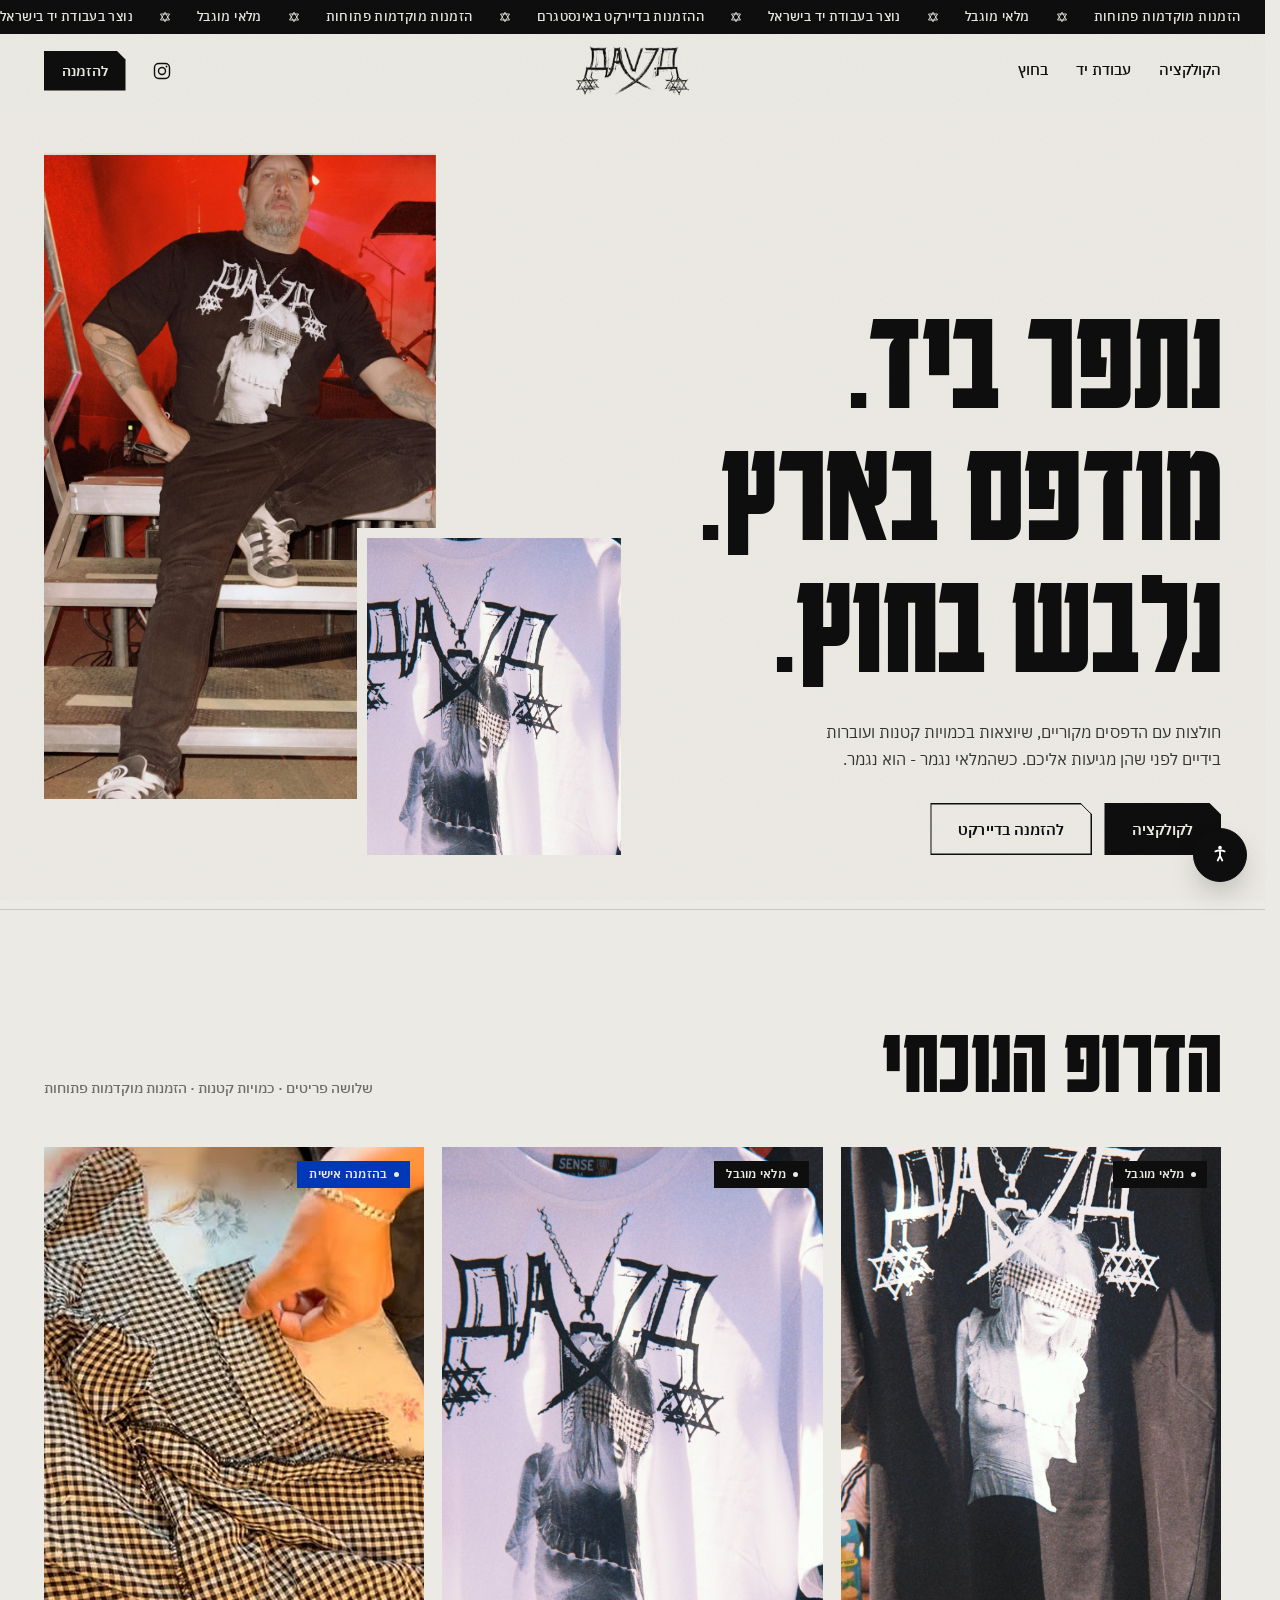
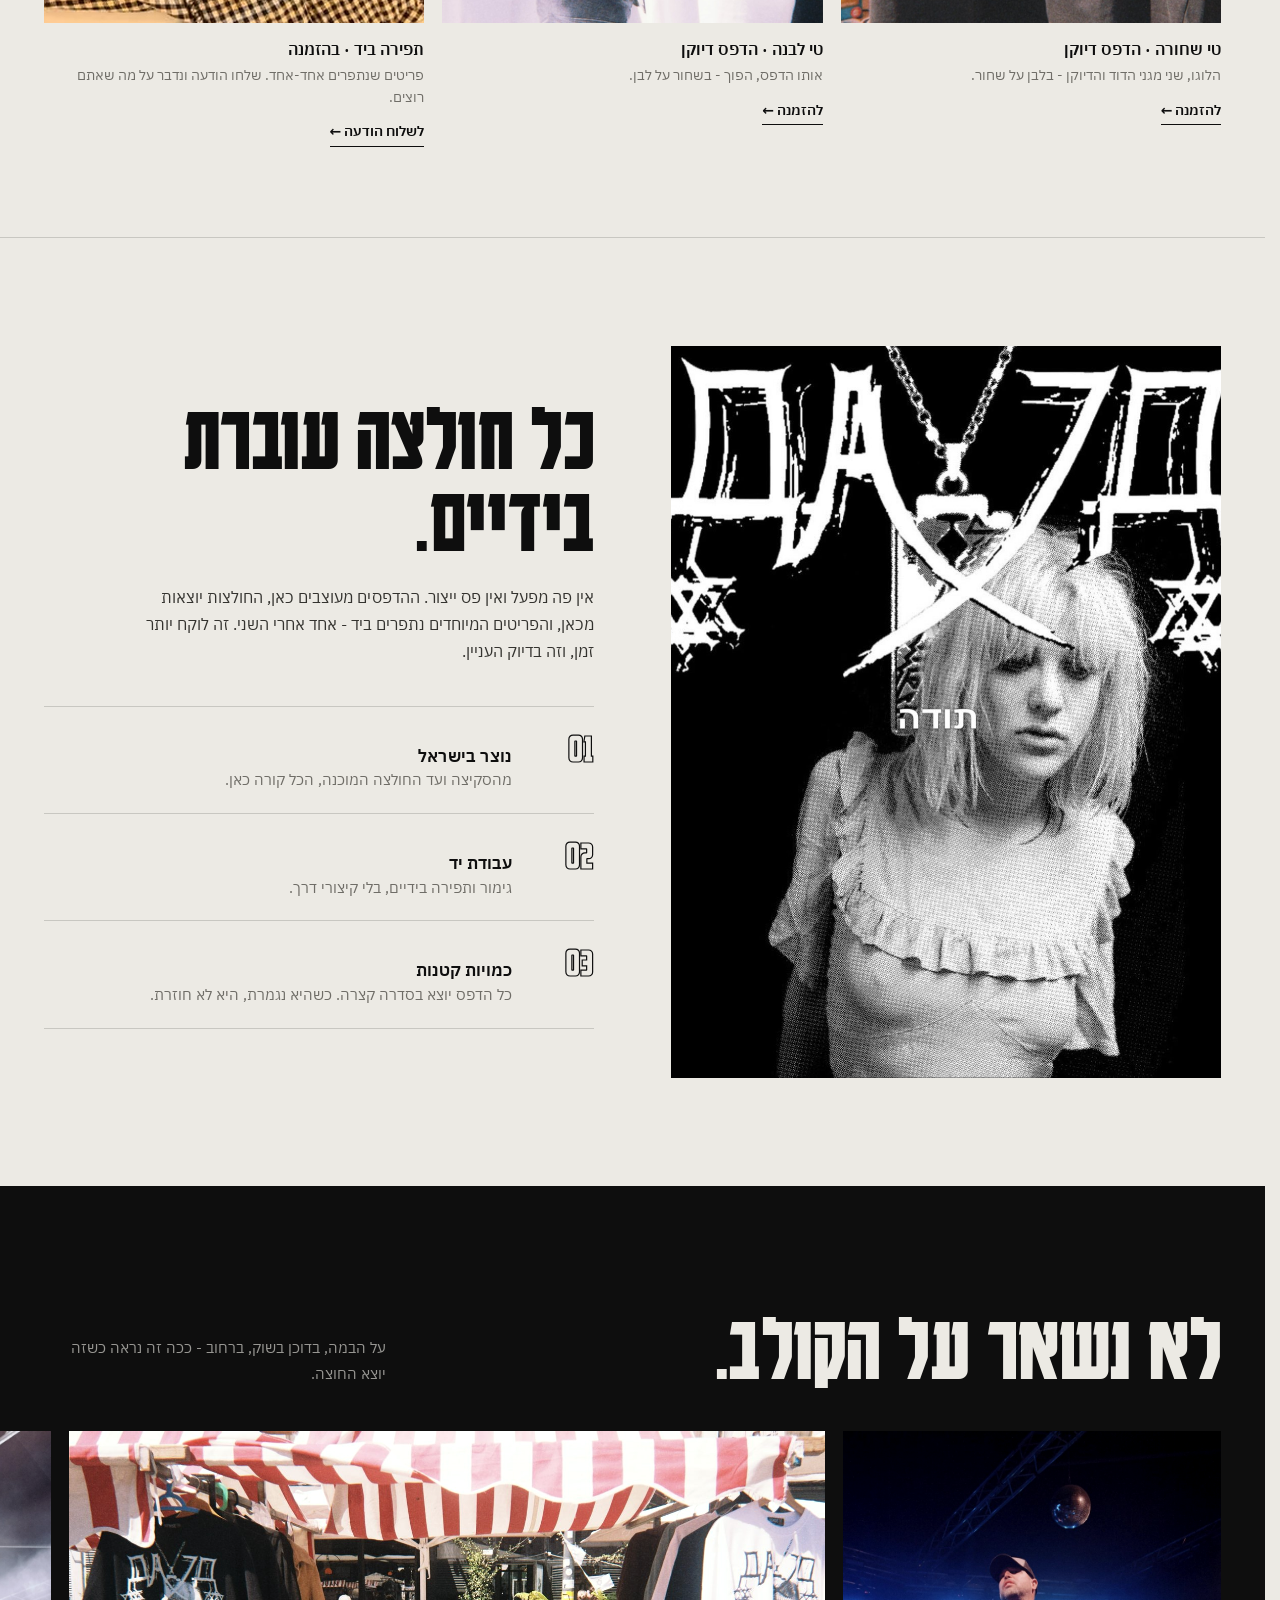
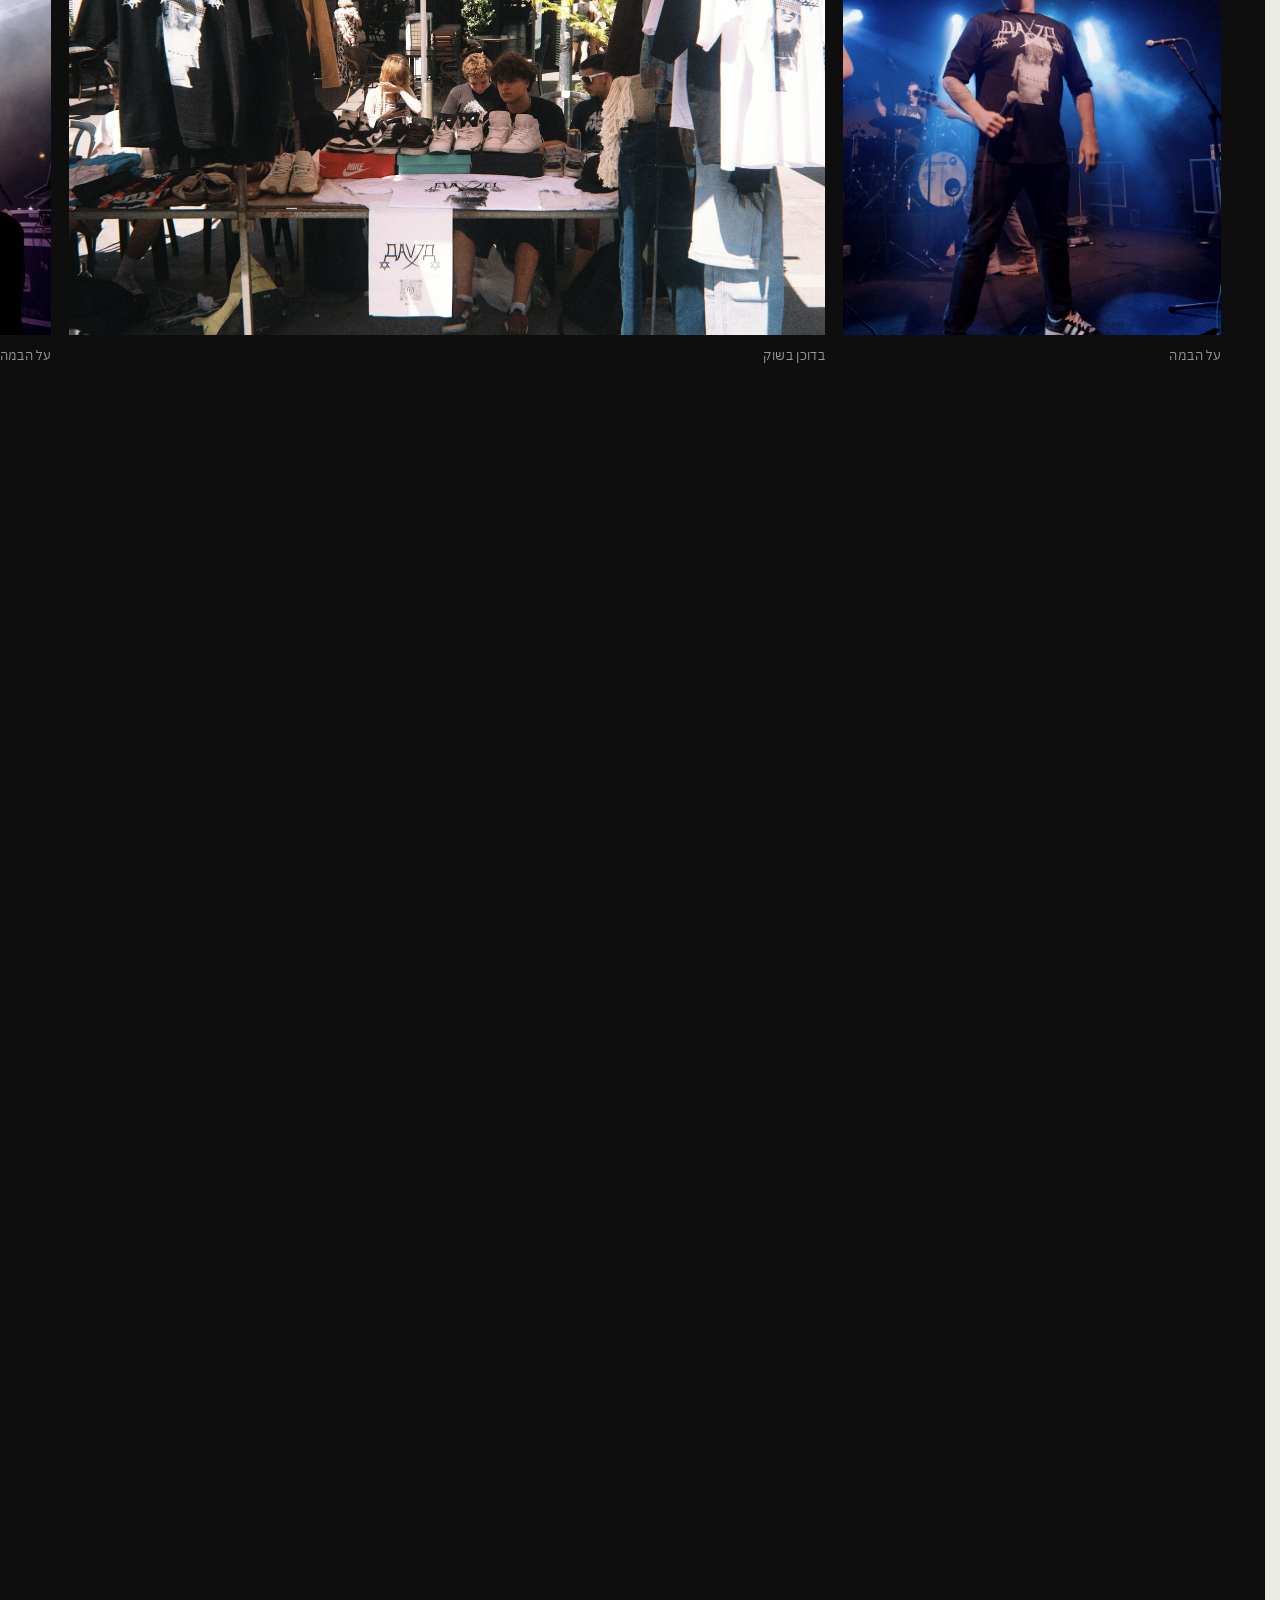
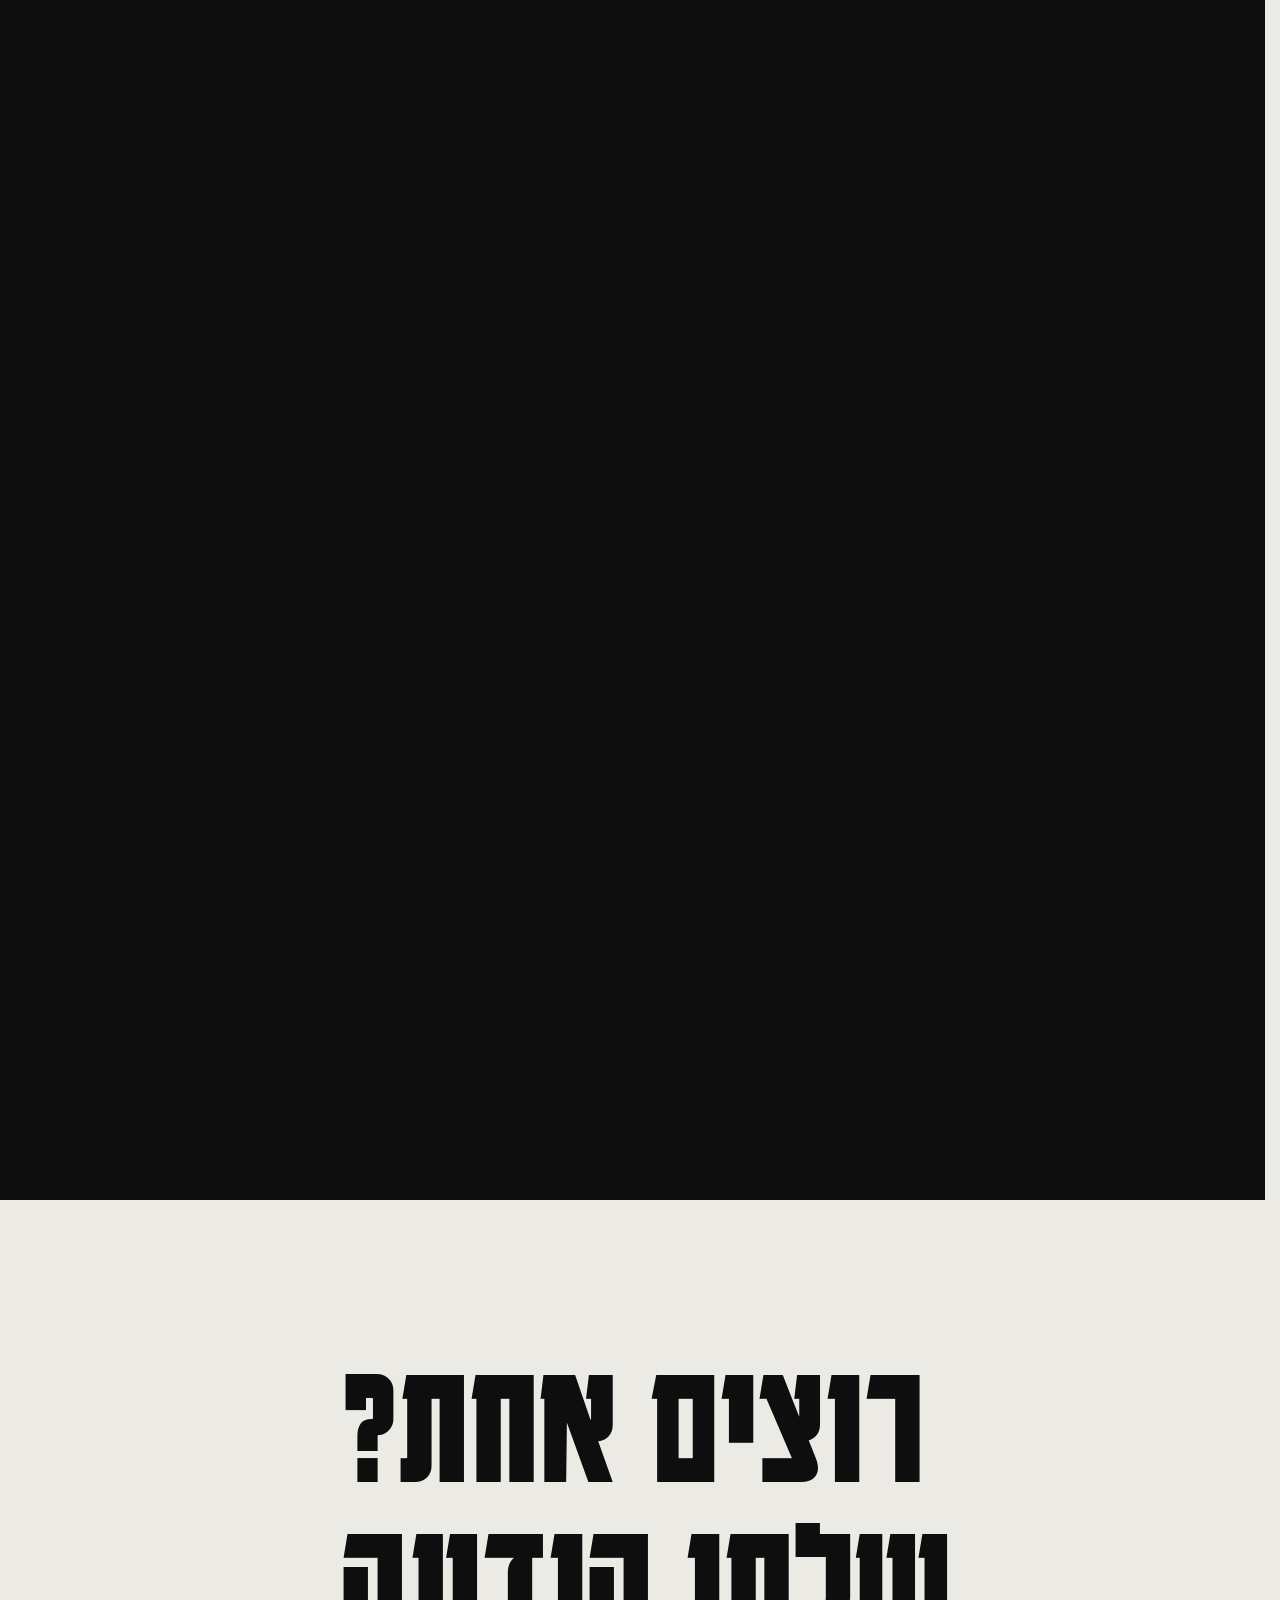
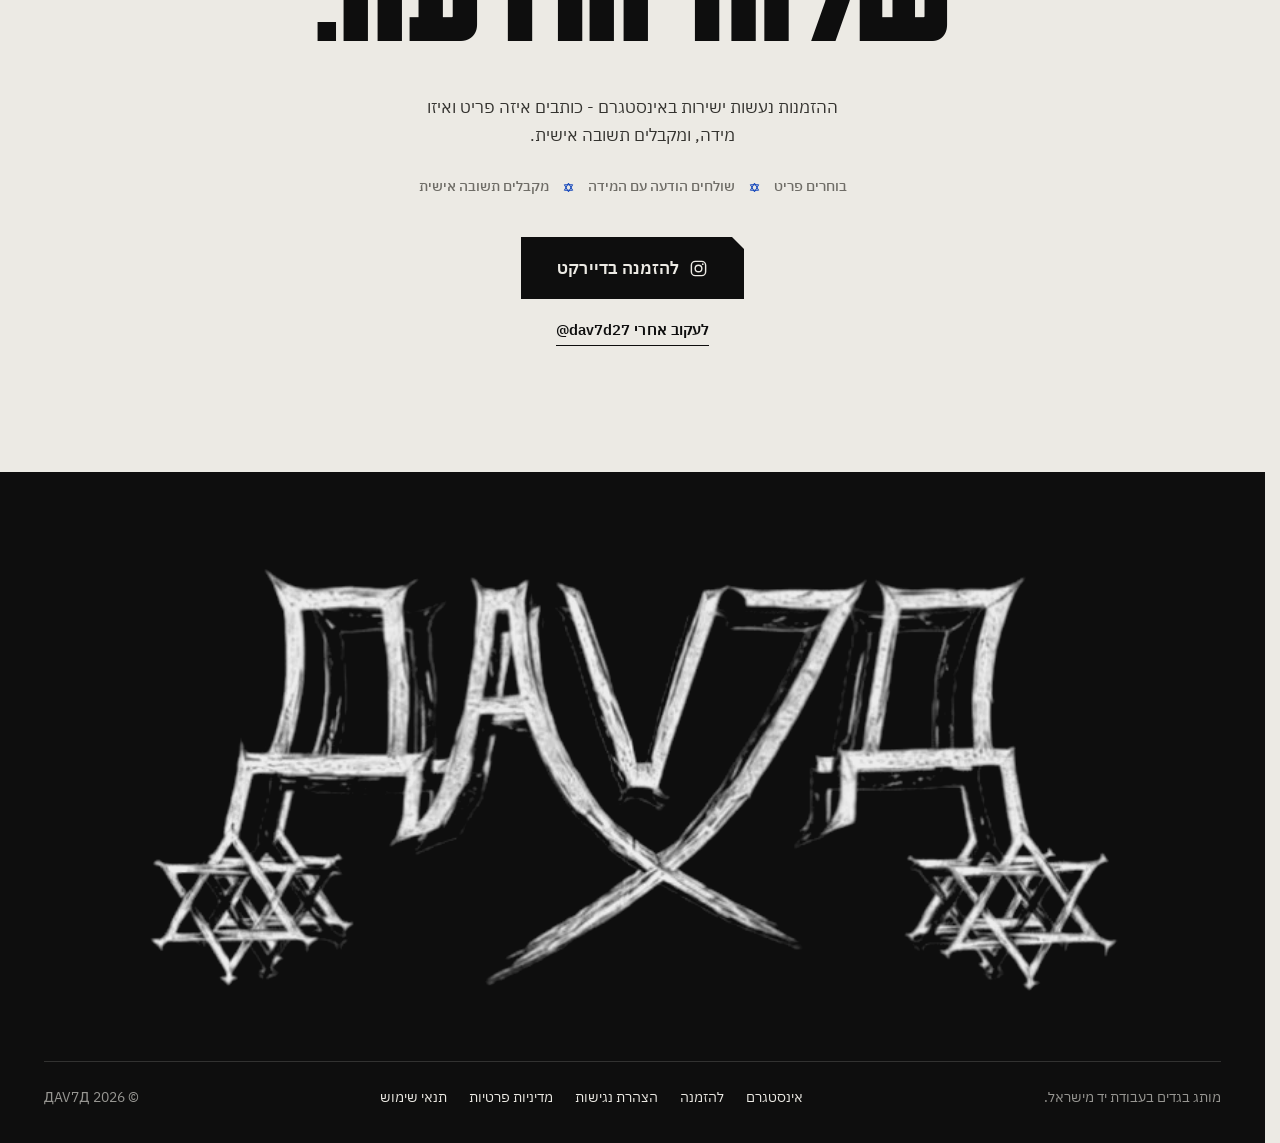
==== index.html @ 35bc9bbf "ДAV7Д - דף נחיתה למותג בגדים בעבודת יד מישראל - מסך טעינה: הלוגו "נתפר" לפני הצופה - מחט עוברת על הא" ====
<!doctype html>
<html lang="he" dir="rtl" class="no-js is-loading">
<head>
<meta charset="utf-8">
<meta name="viewport" content="width=device-width, initial-scale=1, viewport-fit=cover">

<meta http-equiv="Content-Security-Policy" content="default-src 'self'; script-src 'self'; style-src 'self' 'unsafe-inline'; font-src 'self'; img-src 'self' data:; connect-src 'self'; base-uri 'self'; form-action 'self'; object-src 'none'">
<meta name="referrer" content="strict-origin-when-cross-origin">
<script src="assets/framebust.js?v=1"></script>

<title>ДAV7Д · מותג בגדים בעבודת יד מישראל</title>
<meta name="description" content="ДAV7Д - חולצות עם הדפסים מקוריים, נוצרות בעבודת יד בישראל ויוצאות בכמויות קטנות. מלאי מוגבל, הזמנות בדיירקט באינסטגרם.">
<meta name="theme-color" content="#ECEAE4">
<meta property="og:type" content="website">
<meta property="og:locale" content="he_IL">
<meta property="og:site_name" content="ДAV7Д">
<meta property="og:title" content="ДAV7Д · נתפר ביד. מודפס בארץ.">
<meta property="og:description" content="חולצות בעבודת יד מישראל, בכמויות קטנות. מלאי מוגבל.">
<meta property="og:image" content="assets/img/hero-tee.jpg">
<link rel="icon" href="assets/img/favicon.png" type="image/png">

<link rel="preload" href="assets/fonts/karantina-700-hebrew.woff2" as="font" type="font/woff2" crossorigin>
<link rel="stylesheet" href="assets/fonts.css?v=1">
<link rel="stylesheet" href="assets/styles.css?v=3">
<link rel="stylesheet" href="assets/a11y.css?v=1">
<script src="assets/a11y.js?v=1"></script>
<script src="assets/app.js?v=2" defer></script>
<noscript><style>.ldr{display:none}.rise{opacity:1!important;transform:none!important}.clip>img{clip-path:none!important}.ln>i{transform:none!important}.brand img{opacity:1!important}</style></noscript>
</head>
<body>
<a class="skip" href="#main">דלגו לתוכן</a>

<!-- ===== Loader: the logo is stitched together ===== -->
<div class="ldr" id="ldr" aria-hidden="true">
  <div class="ldr__bg" id="ldrBg"></div>
  <div class="ldr__logo" id="ldrLogo">
    <img class="ldr__letters" id="ldrLetters" src="assets/img/letters.png" alt="">
    <img class="ldr__star ldr__star--l" id="ldrStarL" src="assets/img/star_l.png" alt="">
    <img class="ldr__star ldr__star--r" id="ldrStarR" src="assets/img/star_r.png" alt="">
    <span class="ldr__needle" id="ldrNeedle"></span>
    <span class="ldr__seam" id="ldrSeam"></span>
  </div>
  <div class="ldr__meta" id="ldrMeta">
    <span class="ldr__count" id="ldrCount">000</span>
    <span>נתפר ביד · ישראל</span>
  </div>
</div>

<!-- ===== Accessibility widget ===== -->
<button class="a11y-btn" type="button" aria-label="פתיחת תפריט נגישות" aria-expanded="false" aria-controls="a11yPanel">
  <svg viewBox="0 0 24 24" width="22" height="22" aria-hidden="true"><circle cx="12" cy="4" r="2" fill="currentColor"/><path d="M12 7c-3 0-5 1-5 1M12 7c3 0 5 1 5 1M12 7v6m0 0l-2.5 5M12 13l2.5 5" stroke="currentColor" stroke-width="2" fill="none" stroke-linecap="round"/></svg>
</button>
<div class="a11y-panel" id="a11yPanel" role="dialog" aria-label="הגדרות נגישות" aria-hidden="true">
  <h2 class="a11y-title">נגישות</h2>
  <div class="a11y-row"><span>ניגודיות גבוהה</span><div class="a11y-seg" role="group" aria-label="ניגודיות"><button class="a11y-chip" type="button" data-key="contrast" data-val="normal" aria-pressed="true">רגילה</button><button class="a11y-chip" type="button" data-key="contrast" data-val="high" aria-pressed="false">גבוהה</button></div></div>
  <div class="a11y-row"><span>גודל טקסט</span><div class="a11y-seg" role="group" aria-label="גודל טקסט"><button class="a11y-chip" type="button" data-key="text" data-val="normal" aria-pressed="true">רגיל</button><button class="a11y-chip" type="button" data-key="text" data-val="large" aria-pressed="false">גדול</button></div></div>
  <div class="a11y-row"><span>הדגשת קישורים</span><div class="a11y-seg" role="group" aria-label="הדגשת קישורים"><button class="a11y-chip" type="button" data-key="links" data-val="off" aria-pressed="true">כבוי</button><button class="a11y-chip" type="button" data-key="links" data-val="on" aria-pressed="false">דלוק</button></div></div>
  <div class="a11y-row"><span>עצירת אנימציות</span><div class="a11y-seg" role="group" aria-label="עצירת אנימציות"><button class="a11y-chip" type="button" data-key="motion" data-val="on" aria-pressed="true">דלוקות</button><button class="a11y-chip" type="button" data-key="motion" data-val="off" aria-pressed="false">עצורות</button></div></div>
  <button class="a11y-reset" type="button">איפוס הגדרות</button>
  <a class="a11y-statement" href="accessibility.html">הצהרת נגישות</a>
</div>

<div class="grain" aria-hidden="true"></div>

<!-- ===== Announcement strip ===== -->
<div class="strip" aria-label="עדכונים">
  <div class="strip__track" id="stripTrack">
    <span>נוצר בעבודת יד בישראל</span><i aria-hidden="true"></i>
    <span>מלאי מוגבל</span><i aria-hidden="true"></i>
    <span>הזמנות מוקדמות פתוחות</span><i aria-hidden="true"></i>
    <span>ההזמנות בדיירקט באינסטגרם</span><i aria-hidden="true"></i>
  </div>
</div>

<!-- ===== Nav ===== -->
<header class="nav" id="nav">
  <nav class="nav__links" aria-label="ניווט ראשי">
    <a href="#drop">הקולקציה</a>
    <a href="#story">עבודת יד</a>
    <a href="#field">בחוץ</a>
  </nav>
  <a class="brand" href="#top" aria-label="ДAV7Д - לראש העמוד"><img id="navLogo" src="assets/img/logo_ink.png" alt="ДAV7Д" width="685" height="305"></a>
  <div class="nav__end">
    <a class="nav__ig" href="https://www.instagram.com/dav7d27/" target="_blank" rel="noopener" aria-label="ДAV7Д באינסטגרם">
      <svg viewBox="0 0 24 24" width="20" height="20" aria-hidden="true"><rect x="3" y="3" width="18" height="18" rx="5" fill="none" stroke="currentColor" stroke-width="1.7"/><circle cx="12" cy="12" r="4.2" fill="none" stroke="currentColor" stroke-width="1.7"/><circle cx="17.4" cy="6.6" r="1.1" fill="currentColor"/></svg>
    </a>
    <a class="btn btn--ink btn--sm" href="https://ig.me/m/altman5283" target="_blank" rel="noopener">להזמנה</a>
    <button class="burger" id="burger" type="button" aria-label="פתיחת תפריט" aria-expanded="false" aria-controls="drawer"><span></span><span></span></button>
  </div>
</header>

<div class="drawer" id="drawer" aria-hidden="true">
  <nav aria-label="ניווט נייד">
    <a href="#drop">הקולקציה</a>
    <a href="#story">עבודת יד</a>
    <a href="#field">בחוץ</a>
    <a href="#order">איך מזמינים</a>
  </nav>
  <a class="btn btn--ink" href="https://ig.me/m/altman5283" target="_blank" rel="noopener">להזמנה בדיירקט</a>
</div>

<main id="main">

  <!-- ===================== HERO ===================== -->
  <section class="hero" id="top">
    <div class="hero__copy">
      <h1 class="hero__h1" id="heroH1">
        <span class="ln"><i>נתפר ביד.</i></span>
        <span class="ln"><i>מודפס בארץ.</i></span>
        <span class="ln"><i>נלבש בחוץ.</i></span>
      </h1>
      <p class="hero__lede rise">
        חולצות עם הדפסים מקוריים, שיוצאות בכמויות קטנות ועוברות בידיים לפני שהן מגיעות אליכם.
        כשהמלאי נגמר - הוא נגמר.
      </p>
      <div class="hero__cta rise">
        <a class="btn btn--ink" href="#drop">לקולקציה</a>
        <a class="btn btn--line" href="https://ig.me/m/altman5283" target="_blank" rel="noopener">להזמנה בדיירקט</a>
      </div>
    </div>

    <div class="hero__media">
      <figure class="hero__a clip"><img src="assets/img/hero-stage.jpg" alt="לובש חולצת ДAV7Д שחורה עם הדפס הדיוקן, יושב על מדרגות הבמה" data-par="0.06"></figure>
      <figure class="hero__b clip"><img src="assets/img/hero-tee.jpg" alt="חולצת ДAV7Д לבנה עם הדפס הלוגו והדיוקן, תלויה על קולב" data-par="-0.08"></figure>
    </div>
  </section>

  <!-- ===================== THE DROP ===================== -->
  <section class="drop" id="drop">
    <header class="sec-head">
      <h2 class="h2 rise">הדרופ הנוכחי</h2>
      <p class="sec-head__meta rise">שלושה פריטים · כמויות קטנות · הזמנות מוקדמות פתוחות</p>
    </header>

    <div class="grid">
      <article class="prod rise">
        <a class="prod__media" href="https://ig.me/m/altman5283" target="_blank" rel="noopener" aria-label="להזמנת הטי השחורה בדיירקט">
          <img class="prod__img" src="assets/img/p-black.jpg" alt="חולצת ДAV7Д שחורה עם הדפס הלוגו, הכוכבים והדיוקן" loading="lazy">
          <img class="prod__img prod__img--alt" src="assets/img/p-black-2.jpg" alt="" loading="lazy">
          <span class="tag">מלאי מוגבל</span>
        </a>
        <div class="prod__info">
          <h3>טי שחורה · הדפס דיוקן</h3>
          <p>הלוגו, שני מגני הדוד והדיוקן - בלבן על שחור.</p>
          <a class="prod__cta" href="https://ig.me/m/altman5283" target="_blank" rel="noopener">להזמנה <span aria-hidden="true">←</span></a>
        </div>
      </article>

      <article class="prod rise">
        <a class="prod__media" href="https://ig.me/m/altman5283" target="_blank" rel="noopener" aria-label="להזמנת הטי הלבנה בדיירקט">
          <img class="prod__img" src="assets/img/p-white.jpg" alt="חולצת ДAV7Д לבנה עם הדפס הלוגו והדיוקן" loading="lazy">
          <img class="prod__img prod__img--alt" src="assets/img/p-white-2.jpg" alt="" loading="lazy">
          <span class="tag">מלאי מוגבל</span>
        </a>
        <div class="prod__info">
          <h3>טי לבנה · הדפס דיוקן</h3>
          <p>אותו הדפס, הפוך - בשחור על לבן.</p>
          <a class="prod__cta" href="https://ig.me/m/altman5283" target="_blank" rel="noopener">להזמנה <span aria-hidden="true">←</span></a>
        </div>
      </article>

      <article class="prod rise">
        <a class="prod__media" href="https://ig.me/m/altman5283" target="_blank" rel="noopener" aria-label="לתיאום פריט בתפירה אישית בדיירקט">
          <img class="prod__img" src="assets/img/p-hand.jpg" alt="ידיים תופרות בד משובץ שחור-לבן על שולחן העבודה" loading="lazy">
          <img class="prod__img prod__img--alt" src="assets/img/p-hand-2.jpg" alt="" loading="lazy">
          <span class="tag tag--blue">בהזמנה אישית</span>
        </a>
        <div class="prod__info">
          <h3>תפירה ביד · בהזמנה</h3>
          <p>פריטים שנתפרים אחד-אחד. שלחו הודעה ונדבר על מה שאתם רוצים.</p>
          <a class="prod__cta" href="https://ig.me/m/altman5283" target="_blank" rel="noopener">לשלוח הודעה <span aria-hidden="true">←</span></a>
        </div>
      </article>
    </div>
  </section>

  <!-- ===================== HANDMADE ===================== -->
  <section class="story" id="story">
    <figure class="story__art clip">
      <img src="assets/img/art.jpg" alt="ההדפס המקורי של ДAV7Д: הלוגו עם שרשרת ומגני דוד מעל דיוקן בשחור-לבן" loading="lazy">
    </figure>
    <div class="story__copy">
      <h2 class="h2 rise">כל חולצה עוברת בידיים.</h2>
      <p class="story__lede rise">
        אין פה מפעל ואין פס ייצור. ההדפסים מעוצבים כאן, החולצות יוצאות מכאן,
        והפריטים המיוחדים נתפרים ביד - אחד אחרי השני. זה לוקח יותר זמן, וזה בדיוק העניין.
      </p>
      <ol class="facts">
        <li class="rise"><span class="facts__n">01</span><div><h3>נוצר בישראל</h3><p>מהסקיצה ועד החולצה המוכנה, הכל קורה כאן.</p></div></li>
        <li class="rise"><span class="facts__n">02</span><div><h3>עבודת יד</h3><p>גימור ותפירה בידיים, בלי קיצורי דרך.</p></div></li>
        <li class="rise"><span class="facts__n">03</span><div><h3>כמויות קטנות</h3><p>כל הדפס יוצא בסדרה קצרה. כשהיא נגמרת, היא לא חוזרת.</p></div></li>
      </ol>
    </div>
  </section>

  <!-- ===================== OUT THERE ===================== -->
  <section class="field" id="field">
    <div class="field__sticky">
      <header class="field__head">
        <h2 class="h2">לא נשאר על הקולב.</h2>
        <p>על הבמה, בדוכן בשוק, ברחוב - ככה זה נראה כשזה יוצא החוצה.</p>
      </header>
      <div class="field__view" id="fieldView">
        <div class="field__track" id="fieldTrack">
          <figure class="shot shot--p"><img src="assets/img/st-1.jpg" alt="על הבמה בהופעה, בחולצת ДAV7Д שחורה" loading="lazy"><figcaption>על הבמה</figcaption></figure>
          <figure class="shot shot--l"><img src="assets/img/mk-1.jpg" alt="הדוכן של ДAV7Д בשוק, חולצות תלויות מתחת לסוכך אדום-לבן" loading="lazy"><figcaption>בדוכן בשוק</figcaption></figure>
          <figure class="shot shot--p"><img src="assets/img/st-2.jpg" alt="שר למיקרופון באור סגול, בחולצת ДAV7Д" loading="lazy"><figcaption>על הבמה</figcaption></figure>
          <figure class="shot shot--l"><img src="assets/img/mk-2.jpg" alt="חולצות ДAV7Д שחורות ולבנות תלויות בדוכן בשוק" loading="lazy"><figcaption>בדוכן בשוק</figcaption></figure>
          <figure class="shot shot--p"><img src="assets/img/st-3.jpg" alt="יד מורמת מול הקהל, בחולצת ДAV7Д" loading="lazy"><figcaption>על הבמה</figcaption></figure>
          <figure class="shot shot--l"><img src="assets/img/mk-3.jpg" alt="חולצת ДAV7Д לבנה תלויה בקצה הדוכן בשוק" loading="lazy"><figcaption>בדוכן בשוק</figcaption></figure>
        </div>
      </div>
    </div>
  </section>

  <!-- ===================== ORDER ===================== -->
  <section class="order" id="order">
    <h2 class="order__h">
      <span class="ln"><i>רוצים אחת?</i></span>
      <span class="ln"><i>שלחו הודעה.</i></span>
    </h2>
    <p class="order__lede rise">
      ההזמנות נעשות ישירות באינסטגרם - כותבים איזה פריט ואיזו מידה, ומקבלים תשובה אישית.
    </p>
    <ul class="order__steps rise">
      <li>בוחרים פריט</li>
      <li>שולחים הודעה עם המידה</li>
      <li>מקבלים תשובה אישית</li>
    </ul>
    <div class="order__cta rise">
      <a class="btn btn--ink btn--lg" href="https://ig.me/m/altman5283" target="_blank" rel="noopener">
        <svg viewBox="0 0 24 24" width="19" height="19" aria-hidden="true"><rect x="3" y="3" width="18" height="18" rx="5" fill="none" stroke="currentColor" stroke-width="1.8"/><circle cx="12" cy="12" r="4.2" fill="none" stroke="currentColor" stroke-width="1.8"/><circle cx="17.4" cy="6.6" r="1.1" fill="currentColor"/></svg>
        להזמנה בדיירקט
      </a>
      <a class="lnk" href="https://www.instagram.com/dav7d27/" target="_blank" rel="noopener">לעקוב אחרי <bdi>@dav7d27</bdi></a>
    </div>
  </section>

</main>

<!-- ===================== FOOTER ===================== -->
<footer class="foot">
  <img class="foot__logo" src="assets/img/logo_ink.png" alt="ДAV7Д" width="685" height="305" loading="lazy">
  <div class="foot__row">
    <p class="foot__line">מותג בגדים בעבודת יד מישראל.</p>
    <nav class="foot__links" aria-label="קישורים">
      <a href="https://www.instagram.com/dav7d27/" target="_blank" rel="noopener">אינסטגרם</a>
      <a href="https://ig.me/m/altman5283" target="_blank" rel="noopener">להזמנה</a>
      <a href="accessibility.html">הצהרת נגישות</a>
      <a href="privacy.html">מדיניות פרטיות</a>
      <a href="terms.html">תנאי שימוש</a>
    </nav>
    <p class="foot__copy">© <span id="yr">2026</span> ДAV7Д</p>
  </div>
</footer>

<a class="mcta" id="mcta" href="https://ig.me/m/altman5283" target="_blank" rel="noopener" aria-hidden="true" tabindex="-1">להזמנה בדיירקט</a>

</body>
</html>
---- assets/fonts.css ----
@font-face{font-family:'IBM Plex Sans Hebrew';font-style:normal;font-weight:400;font-display:swap;src:url(fonts/ibmplexsanshebrew-400-hebrew.woff2) format('woff2');unicode-range:U+0307-0308, U+0590-05FF, U+200C-2010, U+20AA, U+25CC, U+FB1D-FB4F}
@font-face{font-family:'IBM Plex Sans Hebrew';font-style:normal;font-weight:400;font-display:swap;src:url(fonts/ibmplexsanshebrew-400-latin.woff2) format('woff2');unicode-range:U+0000-00FF, U+0131, U+0152-0153, U+02BB-02BC, U+02C6, U+02DA, U+02DC, U+0304, U+0308, U+0329, U+2000-206F, U+20AC, U+2122, U+2191, U+2193, U+2212, U+2215, U+FEFF, U+FFFD}
@font-face{font-family:'IBM Plex Sans Hebrew';font-style:normal;font-weight:500;font-display:swap;src:url(fonts/ibmplexsanshebrew-500-hebrew.woff2) format('woff2');unicode-range:U+0307-0308, U+0590-05FF, U+200C-2010, U+20AA, U+25CC, U+FB1D-FB4F}
@font-face{font-family:'IBM Plex Sans Hebrew';font-style:normal;font-weight:500;font-display:swap;src:url(fonts/ibmplexsanshebrew-500-latin.woff2) format('woff2');unicode-range:U+0000-00FF, U+0131, U+0152-0153, U+02BB-02BC, U+02C6, U+02DA, U+02DC, U+0304, U+0308, U+0329, U+2000-206F, U+20AC, U+2122, U+2191, U+2193, U+2212, U+2215, U+FEFF, U+FFFD}
@font-face{font-family:'IBM Plex Sans Hebrew';font-style:normal;font-weight:600;font-display:swap;src:url(fonts/ibmplexsanshebrew-600-hebrew.woff2) format('woff2');unicode-range:U+0307-0308, U+0590-05FF, U+200C-2010, U+20AA, U+25CC, U+FB1D-FB4F}
@font-face{font-family:'IBM Plex Sans Hebrew';font-style:normal;font-weight:600;font-display:swap;src:url(fonts/ibmplexsanshebrew-600-latin.woff2) format('woff2');unicode-range:U+0000-00FF, U+0131, U+0152-0153, U+02BB-02BC, U+02C6, U+02DA, U+02DC, U+0304, U+0308, U+0329, U+2000-206F, U+20AC, U+2122, U+2191, U+2193, U+2212, U+2215, U+FEFF, U+FFFD}
@font-face{font-family:'Karantina';font-style:normal;font-weight:400;font-display:swap;src:url(fonts/karantina-400-hebrew.woff2) format('woff2');unicode-range:U+0307-0308, U+0590-05FF, U+200C-2010, U+20AA, U+25CC, U+FB1D-FB4F}
@font-face{font-family:'Karantina';font-style:normal;font-weight:400;font-display:swap;src:url(fonts/karantina-400-latin.woff2) format('woff2');unicode-range:U+0000-00FF, U+0131, U+0152-0153, U+02BB-02BC, U+02C6, U+02DA, U+02DC, U+0304, U+0308, U+0329, U+2000-206F, U+20AC, U+2122, U+2191, U+2193, U+2212, U+2215, U+FEFF, U+FFFD}
@font-face{font-family:'Karantina';font-style:normal;font-weight:700;font-display:swap;src:url(fonts/karantina-700-hebrew.woff2) format('woff2');unicode-range:U+0307-0308, U+0590-05FF, U+200C-2010, U+20AA, U+25CC, U+FB1D-FB4F}
@font-face{font-family:'Karantina';font-style:normal;font-weight:700;font-display:swap;src:url(fonts/karantina-700-latin.woff2) format('woff2');unicode-range:U+0000-00FF, U+0131, U+0152-0153, U+02BB-02BC, U+02C6, U+02DA, U+02DC, U+0304, U+0308, U+0329, U+2000-206F, U+20AC, U+2122, U+2191, U+2193, U+2212, U+2215, U+FEFF, U+FFFD}
---- assets/styles.css ----
/* ==========================================================================
   ДAV7Д - bone paper, black ink, one flag-blue accent.
   Display: Karantina (condensed Hebrew poster face). Body: IBM Plex Sans Hebrew.
   ========================================================================== */
:root{
  --paper:#ECEAE4;
  --paper-2:#E1DED6;
  --ink:#0E0E0E;
  --ink-2:#34332F;
  --ink-3:#6F6D67;
  --line:rgba(14,14,14,.16);
  --dark:#0E0E0E;
  --on-dark:#ECEAE4;
  --on-dark-2:rgba(236,234,228,.62);
  --blue:#0038B8;
  --disp:'Karantina',Impact,sans-serif;
  --body:'IBM Plex Sans Hebrew',system-ui,sans-serif;
  --gut:clamp(18px,3.4vw,52px);
  --out:cubic-bezier(.16,1,.3,1);
  --io:cubic-bezier(.76,0,.24,1);
  --strip:34px;
}

*,*::before,*::after{box-sizing:border-box;margin:0;padding:0}
html{scrollbar-gutter:stable;-webkit-font-smoothing:antialiased;-moz-osx-font-smoothing:grayscale;scroll-behavior:smooth}
html.is-loading body{overflow:hidden}
body{background:var(--paper);color:var(--ink);font-family:var(--body);font-size:16px;line-height:1.7;overflow-x:hidden}
img{display:block;max-width:100%}
a{color:inherit;text-decoration:none}
ul,ol{list-style:none}
:focus-visible{outline:2px solid var(--blue);outline-offset:3px}

.skip{position:fixed;top:-60px;inset-inline-start:16px;z-index:300;background:var(--ink);color:var(--paper);padding:10px 16px;font-weight:600}
.skip:focus{top:12px}

.grain{position:fixed;inset:0;z-index:150;pointer-events:none;opacity:.07;mix-blend-mode:multiply;
  background-image:url("data:image/svg+xml,%3Csvg xmlns='http://www.w3.org/2000/svg' width='160' height='160'%3E%3Cfilter id='n'%3E%3CfeTurbulence type='fractalNoise' baseFrequency='.9' numOctaves='2' stitchTiles='stitch'/%3E%3C/filter%3E%3Crect width='100%25' height='100%25' filter='url(%23n)'/%3E%3C/svg%3E")}

/* ---------- type ---------- */
.h2{font-family:var(--disp);font-weight:700;font-size:clamp(58px,7.4vw,124px);line-height:.86;letter-spacing:-.005em}

/* ---------- buttons: cut like a hang-tag ---------- */
.btn{--cut:12px;display:inline-flex;align-items:center;justify-content:center;gap:10px;height:52px;padding:0 28px;
  font:600 15px/1 var(--body);white-space:nowrap;cursor:pointer;border:0;
  clip-path:polygon(0 0,calc(100% - var(--cut)) 0,100% var(--cut),100% 100%,0 100%);
  transition:background-color .35s var(--out),color .35s var(--out),transform .35s var(--out)}
.btn--ink{background-color:var(--ink);color:var(--paper)}
.btn--ink:hover{background-color:var(--blue)}
.btn--line{color:var(--ink);box-shadow:inset 0 0 0 1.5px var(--ink);
  background-image:linear-gradient(225deg,transparent 7.3px,var(--ink) 7.3px,var(--ink) 8.8px,transparent 8.8px)}
.btn--line:hover{background-color:var(--ink);color:var(--paper)}
.btn--sm{--cut:9px;height:40px;padding:0 18px;font-size:14px}
.btn--lg{height:62px;padding:0 36px;font-size:17px}

/* ---------- announcement strip ---------- */
.strip{height:var(--strip);background:var(--ink);color:var(--paper);overflow:hidden;display:flex;align-items:center;direction:ltr}
.strip__track{display:flex;align-items:center;gap:26px;width:max-content;flex:none;
  animation:strip 26s linear infinite;will-change:transform}
.strip__track span{direction:rtl;font-size:12.5px;font-weight:500;letter-spacing:.03em;white-space:nowrap}
.strip__track i{width:12px;height:12px;flex:none;background:center/contain no-repeat
  url("data:image/svg+xml,%3Csvg xmlns='http://www.w3.org/2000/svg' viewBox='0 0 24 24' fill='none' stroke='%23ECEAE4' stroke-width='1.8' stroke-linejoin='round'%3E%3Cpath d='M12 2.5 21 18H3z'/%3E%3Cpath d='M12 21.5 3 6h18z'/%3E%3C/svg%3E")}
@keyframes strip{to{transform:translateX(calc(-1 * var(--d,50%)))}}

/* ---------- nav ---------- */
.nav{position:sticky;top:0;z-index:60;display:grid;grid-template-columns:1fr auto 1fr;align-items:center;
  height:74px;padding-inline:var(--gut);background:rgba(236,234,228,.9);
  backdrop-filter:blur(10px);-webkit-backdrop-filter:blur(10px);border-bottom:1px solid transparent;transition:border-color .3s}
.nav.is-stuck{border-bottom-color:var(--line)}
.nav__links{display:flex;gap:28px;font-size:14.5px;font-weight:500}
.nav__links a{position:relative;padding-block:4px}
.nav__links a::after{content:'';position:absolute;inset-inline:0;bottom:0;height:1.5px;background:var(--ink);
  transform:scaleX(0);transform-origin:right;transition:transform .45s var(--out)}
.nav__links a:hover::after{transform:scaleX(1)}
.brand img{width:clamp(96px,9vw,128px);height:auto;transition:opacity .3s}
html.is-loading .brand img,html.is-loading .a11y-btn{opacity:0}
.nav__end{display:flex;align-items:center;justify-content:flex-end;gap:16px}
.nav__ig{display:grid;place-items:center;width:40px;height:40px;transition:color .3s}
.nav__ig:hover{color:var(--blue)}
.burger{display:none;width:42px;height:42px;background:none;border:0;cursor:pointer;position:relative}
.burger span{position:absolute;inset-inline:9px;height:1.8px;background:var(--ink);transition:transform .4s var(--out),top .4s var(--out)}
.burger span:first-child{top:16px}.burger span:last-child{top:25px}
.nav.is-open .burger span:first-child{top:20.5px;transform:rotate(45deg)}
.nav.is-open .burger span:last-child{top:20.5px;transform:rotate(-45deg)}

.drawer{position:fixed;inset:0;z-index:55;background:var(--paper);padding:150px var(--gut) 40px;
  display:flex;flex-direction:column;justify-content:space-between;
  clip-path:inset(0 0 100% 0);transition:clip-path .7s var(--io);visibility:hidden}
.drawer.is-open{clip-path:inset(0);visibility:visible}
.drawer nav{display:grid;gap:6px}
.drawer nav a{font-family:var(--disp);font-weight:700;font-size:64px;line-height:1}

/* ---------- hero ---------- */
.hero{display:grid;grid-template-columns:1fr 1.05fr;gap:clamp(24px,4vw,70px);align-items:end;
  min-height:calc(100svh - var(--strip) - 74px);padding:clamp(28px,5vh,60px) var(--gut) clamp(36px,6vh,72px)}
.hero__h1{font-family:var(--disp);font-weight:700;font-size:clamp(88px,11.6vw,206px);line-height:.84;letter-spacing:-.01em;margin-bottom:28px}
.ln{display:block;overflow:hidden;padding-bottom:.05em}
.ln>i{display:block;font-style:normal;transform:translateY(110%);transition:transform 1.15s var(--out)}
.is-live .ln>i{transform:none}
.is-live .ln:nth-child(2)>i{transition-delay:.1s}
.is-live .ln:nth-child(3)>i{transition-delay:.2s}
.hero__lede{max-width:40ch;color:var(--ink-2);font-size:clamp(16px,1.25vw,18px);margin-bottom:30px}
.hero__cta{display:flex;flex-wrap:wrap;gap:12px}

.hero__media{position:relative;height:min(78svh,760px);align-self:stretch;min-height:520px}
.hero__media figure{position:absolute;overflow:hidden;background:var(--paper-2)}
.hero__media img{width:100%;height:112%;object-fit:cover;will-change:transform}
.hero__a{left:0;top:0;width:68%;height:92%}
.hero__a img{object-position:50% 40%}
.hero__b{right:0;bottom:0;width:44%;aspect-ratio:4/5;box-shadow:0 0 0 10px var(--paper)}

/* ---------- reveals ---------- */
.rise{opacity:0;transform:translateY(26px);transition:opacity .9s var(--out),transform .9s var(--out)}
.rise.in{opacity:1;transform:none}
/* clip the image, not the observed box: IntersectionObserver treats a box
   fully hidden by its own clip-path as never intersecting */
.clip>img{clip-path:inset(100% 0 0 0);transition:clip-path 1.35s var(--io)}
.clip.in>img{clip-path:inset(0)}
.no-js .rise{opacity:1;transform:none}
.no-js .clip>img{clip-path:none}
.no-js .ln>i{transform:none}
.no-js .ldr{display:none}

/* ---------- section head ---------- */
.sec-head{display:flex;align-items:flex-end;justify-content:space-between;gap:20px 40px;flex-wrap:wrap;
  padding-inline:var(--gut);margin-bottom:clamp(28px,4vw,48px)}
.sec-head__meta{font-size:13.5px;color:var(--ink-3);font-weight:500}

/* ---------- drop ---------- */
.drop{padding:clamp(80px,12vh,140px) 0 clamp(70px,10vh,120px);border-top:1px solid var(--line)}
.grid{display:grid;grid-template-columns:repeat(3,1fr);gap:clamp(12px,1.4vw,20px);padding-inline:var(--gut)}
.prod__media{position:relative;display:block;aspect-ratio:4/5;overflow:hidden;background:var(--paper-2)}
.prod__img{position:absolute;inset:0;width:100%;height:100%;object-fit:cover;transition:transform 1.2s var(--out),clip-path .9s var(--io)}
.prod__img--alt{clip-path:inset(0 0 100% 0)}
@media (hover:hover) and (pointer:fine){
  .prod__media:hover .prod__img{transform:scale(1.035)}
  .prod__media:hover .prod__img--alt{clip-path:inset(0)}
}
.tag{position:absolute;top:14px;inset-inline-start:14px;z-index:2;padding:6px 11px 6px 12px;background:var(--ink);color:var(--paper);
  font-size:12px;font-weight:600;letter-spacing:.02em;line-height:1.2;display:inline-flex;align-items:center;gap:7px}
.tag::before{content:'';width:5px;height:5px;border-radius:50%;background:var(--paper)}
.tag--blue{background:var(--blue)}
.prod__info{display:grid;gap:4px;padding-top:16px}
.prod__info h3{font-size:16px;font-weight:600;line-height:1.35}
.prod__info p{font-size:14px;color:var(--ink-3);line-height:1.55}
.prod__cta{justify-self:start;margin-top:8px;font-size:14px;font-weight:600;border-bottom:1.5px solid var(--ink);padding-bottom:2px;transition:color .3s,border-color .3s}
.prod__cta:hover{color:var(--blue);border-color:var(--blue)}
.prod__cta span{display:inline-block;transition:transform .35s var(--out)}
.prod__cta:hover span{transform:translateX(-4px)}

/* ---------- story ---------- */
.story{display:grid;grid-template-columns:1fr 1fr;gap:clamp(30px,6vw,110px);align-items:center;
  padding:clamp(80px,12vh,150px) var(--gut);border-top:1px solid var(--line)}
.story__art{background:#000;overflow:hidden}
.story__art img{width:100%;aspect-ratio:1076/1430;object-fit:cover}
.story__copy .h2{margin-bottom:26px}
.story__lede{color:var(--ink-2);font-size:clamp(16px,1.25vw,18px);max-width:46ch;margin-bottom:40px}
.facts li{display:grid;grid-template-columns:70px 1fr;align-items:baseline;gap:12px;padding:20px 0;border-top:1px solid var(--line)}
.facts li:last-child{border-bottom:1px solid var(--line)}
.facts__n{font-family:var(--disp);font-weight:700;font-size:44px;line-height:.9;color:transparent;-webkit-text-stroke:1.2px var(--ink);transition:color .45s}
.facts li:hover .facts__n{color:var(--blue);-webkit-text-stroke-color:var(--blue)}
.facts h3{font-size:17px;font-weight:600;line-height:1.4}
.facts p{font-size:14.5px;color:var(--ink-3)}

/* ---------- field (dark, horizontal) ---------- */
.field{background:var(--dark);color:var(--on-dark);position:relative}
.field__sticky{padding:clamp(80px,12vh,130px) 0 clamp(60px,9vh,100px)}
.field__head{display:flex;align-items:flex-end;justify-content:space-between;flex-wrap:wrap;gap:16px 40px;padding-inline:var(--gut);margin-bottom:clamp(30px,5vh,52px)}
.field__head p{color:var(--on-dark-2);font-size:15px;max-width:38ch}
.field__view{overflow-x:auto;scrollbar-width:none;-webkit-overflow-scrolling:touch;scroll-snap-type:x mandatory}
.field__view::-webkit-scrollbar{display:none}
.field__track{display:flex;gap:clamp(12px,1.4vw,20px);width:max-content;padding-inline:var(--gut);will-change:transform}
.shot{flex:none;scroll-snap-align:center}
.shot img{height:clamp(300px,56vh,600px);width:auto;object-fit:cover;filter:grayscale(.15) contrast(1.04)}
.shot--p img{aspect-ratio:3/4}
.shot--l img{aspect-ratio:3/2}
.shot figcaption{margin-top:10px;font-size:12.5px;color:var(--on-dark-2);letter-spacing:.03em}
/* pinned mode (JS, fine pointers, wide screens) */
.field--pin .field__sticky{position:sticky;top:0;height:100svh;display:flex;flex-direction:column;justify-content:center;overflow:hidden;padding-block:40px}
.field--pin .field__view{overflow:visible;scroll-snap-type:none}

/* ---------- order ---------- */
.order{text-align:center;padding:clamp(100px,16vh,190px) var(--gut) clamp(90px,14vh,160px)}
.order__h{font-family:var(--disp);font-weight:700;font-size:clamp(92px,14vw,250px);line-height:.84;margin-bottom:30px}
.order__lede{max-width:44ch;margin:0 auto 26px;color:var(--ink-2);font-size:clamp(16px,1.3vw,18px)}
.order__steps{display:flex;justify-content:center;flex-wrap:wrap;gap:8px 0;margin-bottom:38px;font-size:14px;font-weight:500;color:var(--ink-3)}
.order__steps li{display:inline-flex;align-items:center}
.order__steps li+li::before{content:'';width:11px;height:11px;margin-inline:14px;background:center/contain no-repeat
  url("data:image/svg+xml,%3Csvg xmlns='http://www.w3.org/2000/svg' viewBox='0 0 24 24' fill='none' stroke='%230038B8' stroke-width='2' stroke-linejoin='round'%3E%3Cpath d='M12 2.5 21 18H3z'/%3E%3Cpath d='M12 21.5 3 6h18z'/%3E%3C/svg%3E")}
.order__cta{display:flex;flex-direction:column;align-items:center;gap:18px}
.lnk{font-size:15px;font-weight:600;border-bottom:1.5px solid var(--ink);padding-bottom:2px;transition:color .3s,border-color .3s}
.lnk:hover{color:var(--blue);border-color:var(--blue)}

/* ---------- footer ---------- */
.foot{background:var(--dark);color:var(--on-dark);padding:clamp(60px,10vh,110px) var(--gut) 34px}
.foot__logo{width:min(100%,980px);height:auto;margin:0 auto clamp(40px,7vh,80px);filter:invert(1) brightness(.93)}
.foot__row{display:flex;align-items:center;justify-content:space-between;flex-wrap:wrap;gap:16px 30px;
  padding-top:24px;border-top:1px solid rgba(236,234,228,.16);font-size:13.5px;color:var(--on-dark-2)}
.foot__links{display:flex;flex-wrap:wrap;gap:8px 22px}
.foot__links a{color:var(--on-dark);transition:color .3s}
.foot__links a:hover{color:#8FA8FF}

/* ---------- mobile sticky CTA ---------- */
body.drawer-on .a11y-btn{opacity:0;pointer-events:none}
.mcta{display:none}

/* ==========================================================================
   LOADER - the logo gets stitched together, then flies into the nav.
   ========================================================================== */
.ldr{position:fixed;inset:0;z-index:200;display:grid;place-items:center;pointer-events:none}
.ldr__bg{position:absolute;inset:0;background:var(--paper)}
.ldr__logo{position:relative;width:min(80vw,640px);aspect-ratio:685/305;transform-origin:0 0}
.ldr__letters{position:absolute;inset:0;width:100%;height:100%;clip-path:inset(0 100% 0 0)}
.ldr__star{position:absolute;top:60.98%;opacity:0;transform:rotate(-150deg) scale(.25)}
.ldr__star--l{left:0;width:21.9%}
.ldr__star--r{left:77.08%;width:22.92%}
.ldr__needle{position:absolute;top:-9%;bottom:-9%;left:0;width:1.6px;background:var(--ink);opacity:0}
.ldr__needle::before{content:'';position:absolute;top:0;left:50%;width:5px;height:12px;transform:translateX(-50%);
  border:1.4px solid var(--ink);border-radius:3px;background:var(--paper)}
.ldr__seam{position:absolute;left:0;right:0;bottom:-15%;height:2px;transform-origin:left center;transform:scaleX(0);
  background:repeating-linear-gradient(90deg,var(--ink) 0 10px,transparent 10px 17px)}
.ldr__meta{position:absolute;bottom:28px;left:var(--gut);right:var(--gut);display:flex;justify-content:space-between;
  font-size:13px;font-weight:500;letter-spacing:.04em;color:var(--ink-2)}
.ldr__count{font-variant-numeric:tabular-nums;direction:ltr}

/* ==========================================================================
   Responsive
   ========================================================================== */
@media (max-width:980px){
  .hero{grid-template-columns:1fr;min-height:0;align-items:start}
  .hero__media{height:auto;min-height:0;aspect-ratio:1/1.08;order:-1}
  .story{grid-template-columns:1fr}
  .story__art{max-width:560px}
}
@media (max-width:860px){
  .nav__links,.nav__ig{display:none}
  .burger{display:block}
  .nav{height:64px}
  .nav__end{gap:6px}
}
@media (max-width:760px){
  .grid{grid-template-columns:none;grid-auto-flow:column;grid-auto-columns:78%;overflow-x:auto;scroll-snap-type:x mandatory;
    scrollbar-width:none;padding-bottom:6px}
  .grid::-webkit-scrollbar{display:none}
  .prod{scroll-snap-align:start}
  .hero__b{box-shadow:0 0 0 6px var(--paper)}
  .shot img{height:clamp(260px,72vw,420px)}
  .facts li{grid-template-columns:54px 1fr}
  .facts__n{font-size:36px}
  .foot__row{flex-direction:column;align-items:flex-start}
  .mcta{display:flex;align-items:center;justify-content:center;position:fixed;left:14px;right:14px;bottom:14px;z-index:58;
    height:54px;background:var(--ink);color:var(--paper);font-weight:600;font-size:15.5px;
    clip-path:polygon(0 0,calc(100% - 12px) 0,100% 12px,100% 100%,0 100%);
    transform:translateY(150%);transition:transform .55s var(--out)}
  .mcta.on{transform:none}
  body.drawer-on .mcta{transform:translateY(150%)}
  body.mcta-on .a11y-btn{bottom:84px}
}

@media (prefers-reduced-motion:reduce){
  .strip__track{animation:none}
  .rise,.clip>img,.ln>i{transition:none}
}
---- assets/a11y.css ----
/* ==========================================================================
   ДAV7Д - accessibility widget + state overrides.
   Ink button on bone paper; also works standalone on the legal
   pages, which don't load styles.css.
   ========================================================================== */

.a11y-btn,
.a11y-panel { font-family: 'IBM Plex Sans Hebrew', system-ui, sans-serif; }

/* ---------- Floating button ---------- */
.a11y-btn {
  position: fixed;
  inset-inline-start: 18px;
  bottom: 18px;
  z-index: 9950;
  width: 54px;
  height: 54px;
  padding: 0;
  border: 1.5px solid #0E0E0E;
  border-radius: 50%;
  background: #0E0E0E;
  color: #FFFFFF;
  display: grid;
  place-items: center;
  cursor: pointer;
  box-shadow: 0 14px 32px -12px rgba(0, 0, 0, .45);
  transition: transform .3s ease, background .3s ease, border-color .3s ease;
}
.a11y-btn:hover { transform: scale(1.07); background: #0038B8; border-color: #0038B8; }
.a11y-btn:focus-visible { outline: 2px solid #8FA8FF; outline-offset: 3px; }

/* ---------- Panel ---------- */
.a11y-panel {
  position: fixed;
  inset-inline-start: 18px;
  bottom: 84px;
  z-index: 9951;
  width: 304px;
  max-width: calc(100vw - 36px);
  padding: 21px;
  background: #141414;
  border: 1px solid rgba(255, 255, 255, .12);
  box-shadow: 0 34px 74px -30px #000;
  opacity: 0;
  visibility: hidden;
  transform: translateY(10px) scale(.97);
  transform-origin: bottom right;
  transition: opacity .28s ease, transform .28s ease, visibility .28s ease;
}
.a11y-panel.is-open { opacity: 1; visibility: visible; transform: none; }

.a11y-title {
  margin: 0 0 14px;
  font-family: 'Karantina', Impact, sans-serif;
  font-weight: 700;
  font-size: 30px;
  letter-spacing: -.02em;
  color: #F4F5F7;
}
.a11y-row {
  display: flex;
  align-items: center;
  justify-content: space-between;
  gap: 10px;
  padding: 9px 0;
  font-size: 14.5px;
  font-weight: 500;
  color: rgba(244, 245, 247, .78);
}
.a11y-seg {
  display: inline-flex;
  padding: 3px;
  background: rgba(255, 255, 255, .05);
  border: 1px solid rgba(255, 255, 255, .1);
}
.a11y-chip {
  padding: 6px 12px;
  border: 0;
  background: transparent;
  font-family: inherit;
  font-size: 13px;
  font-weight: 600;
  color: rgba(244, 245, 247, .55);
  cursor: pointer;
  transition: background .2s ease, color .2s ease;
}
.a11y-chip:hover { color: #fff; }
.a11y-chip[aria-pressed="true"] { background: #0038B8; color: #fff; }
.a11y-chip:focus-visible { outline: 2px solid #8FA8FF; outline-offset: 2px; }

.a11y-reset {
  width: 100%;
  margin-top: 14px;
  padding: 11px;
  border: 1px solid rgba(255, 255, 255, .14);
  background: transparent;
  font-family: inherit;
  font-size: 14px;
  font-weight: 600;
  color: #F4F5F7;
  cursor: pointer;
  transition: background .2s ease;
}
.a11y-reset:hover { background: rgba(255, 255, 255, .08); }

.a11y-statement {
  display: block;
  margin-top: 10px;
  text-align: center;
  font-size: 13px;
  color: rgba(244, 245, 247, .55);
  text-decoration: underline;
  text-underline-offset: 3px;
}
.a11y-statement:hover { color: #8FA8FF; }

/* ==========================================================================
   Accessibility state overrides
   ========================================================================== */

/* Larger text — scales page blocks, never the widget itself. */
[data-text="large"] body > *:not(.a11y-btn):not(.a11y-panel):not(.skip):not(.grain):not(.ldr):not(.mcta) { zoom: 1.12; }

/* High contrast — lift the muted inks so body copy passes AA comfortably.
   `html[...]` so these outrank the page's own :root block. */
html[data-contrast="high"] {
  --ink-2: #0E0E0E;
  --ink-3: #2A2926;
  --line: rgba(14, 14, 14, .45);
  --on-dark-2: rgba(236, 234, 228, .92);
}
html[data-contrast="high"] .grain { display: none; }

/* Emphasise links */
[data-links="on"] a:not(.a11y-statement) {
  text-decoration: underline !important;
  text-underline-offset: 3px;
  text-decoration-thickness: 2px;
}

/* Stop motion */
[data-motion="off"] { scroll-behavior: auto !important; }
[data-motion="off"] *,
[data-motion="off"] *::before,
[data-motion="off"] *::after {
  animation: none !important;
  transition: none !important;
}

@media (max-width: 480px) {
  .a11y-btn { width: 48px; height: 48px; inset-inline-start: 14px; bottom: 14px; }
  .a11y-panel { inset-inline-start: 14px; bottom: 74px; }
}
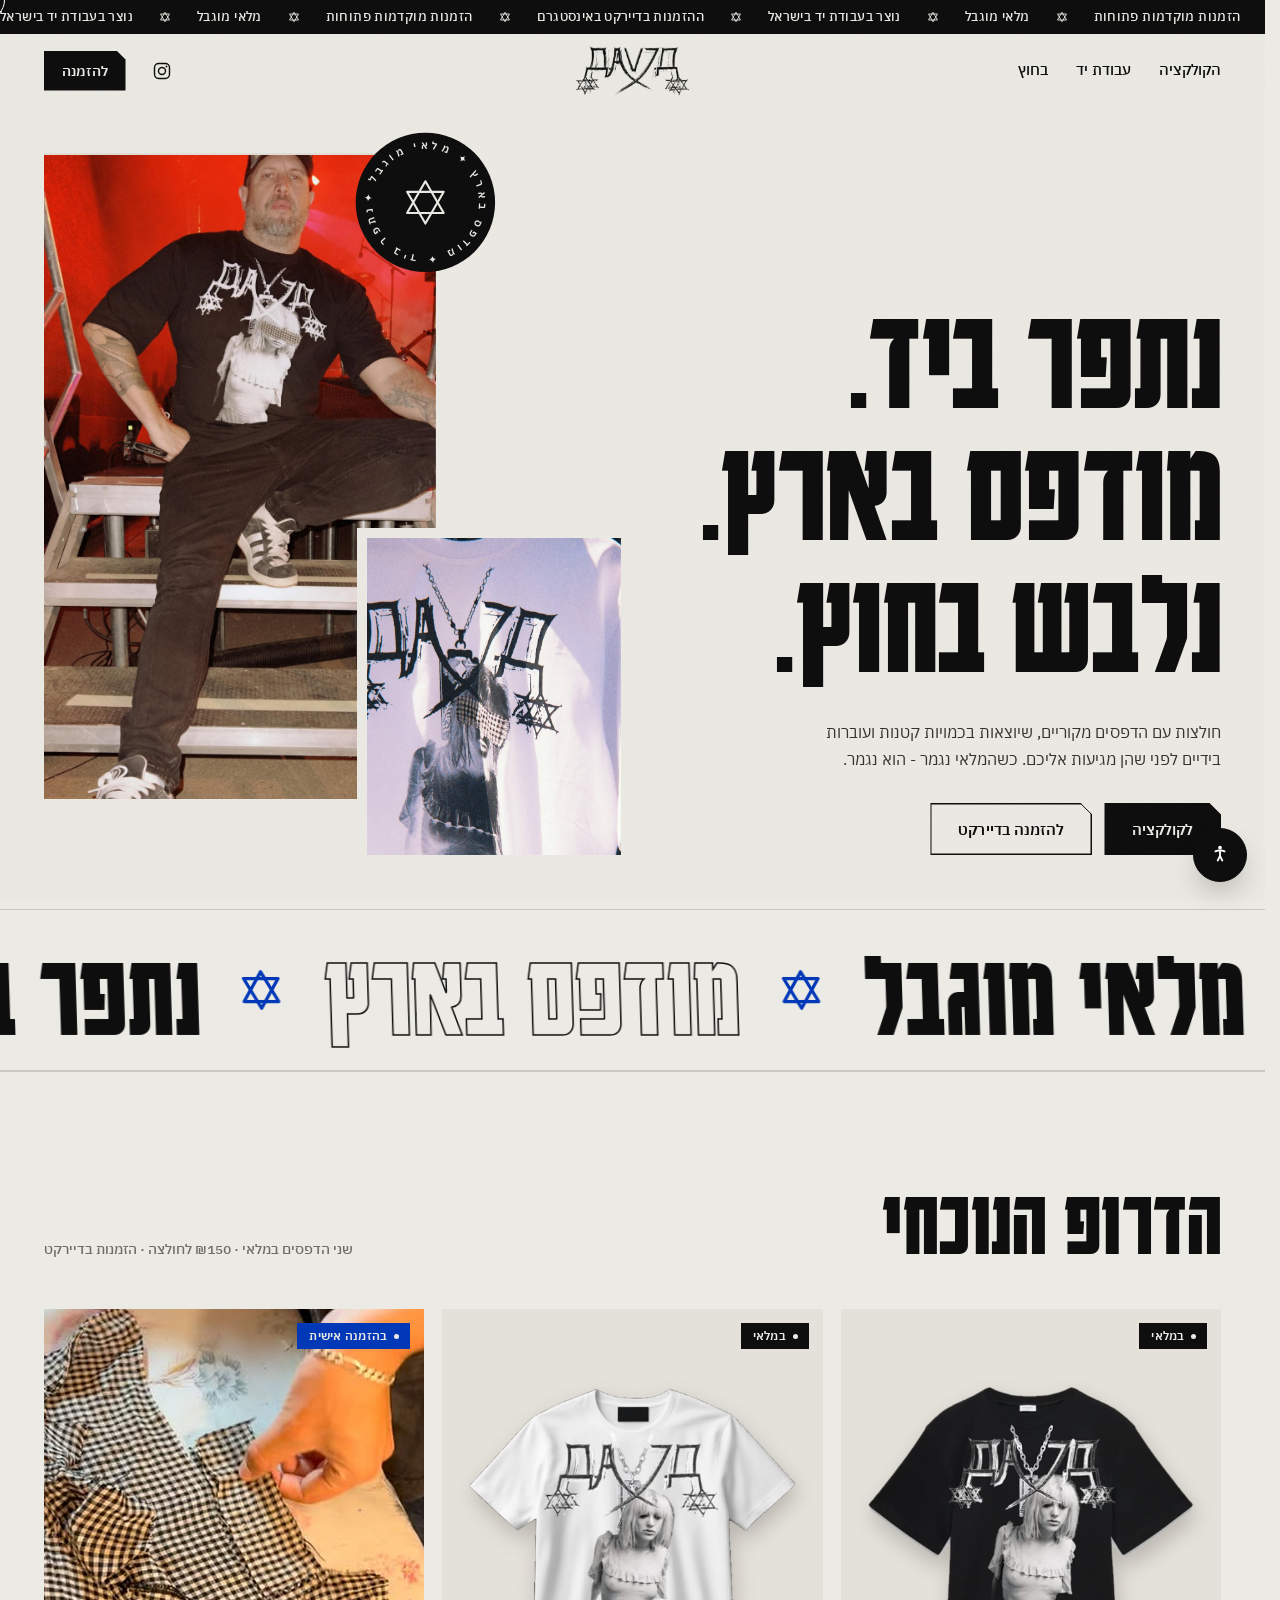
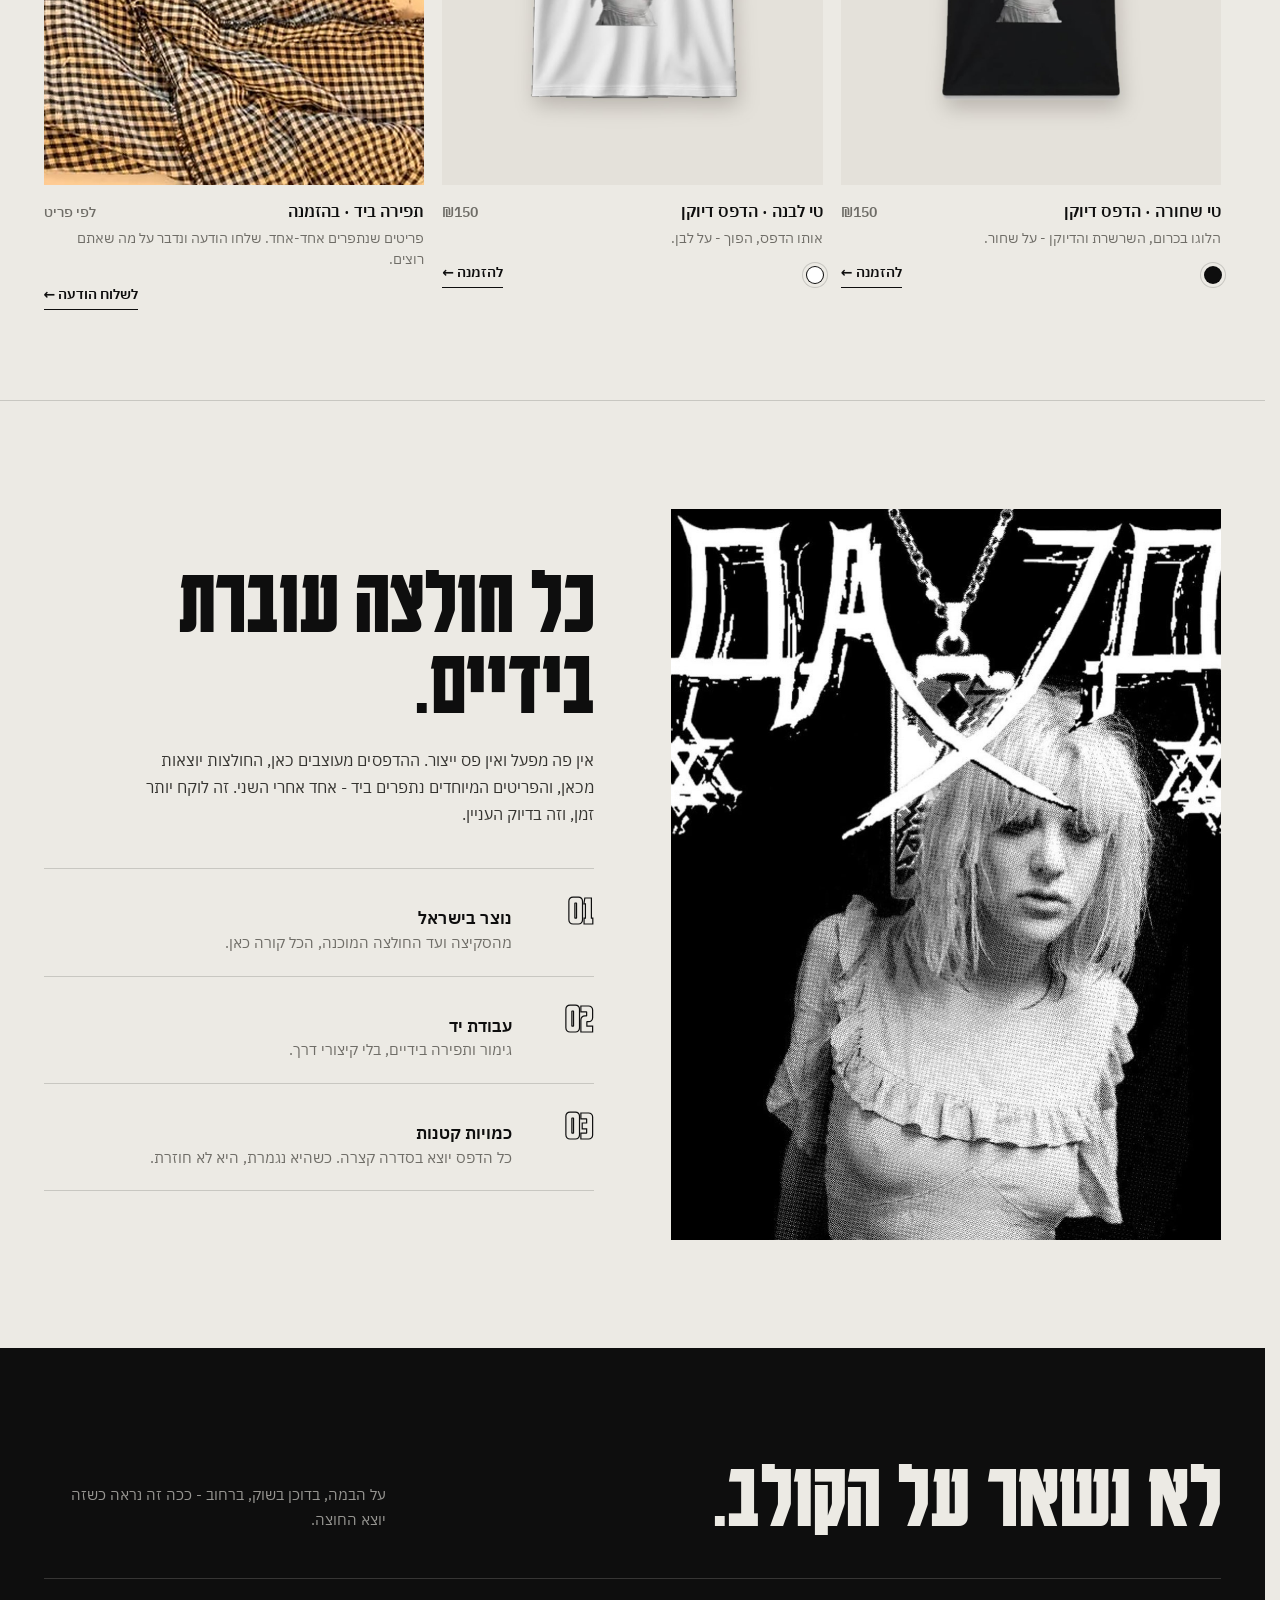
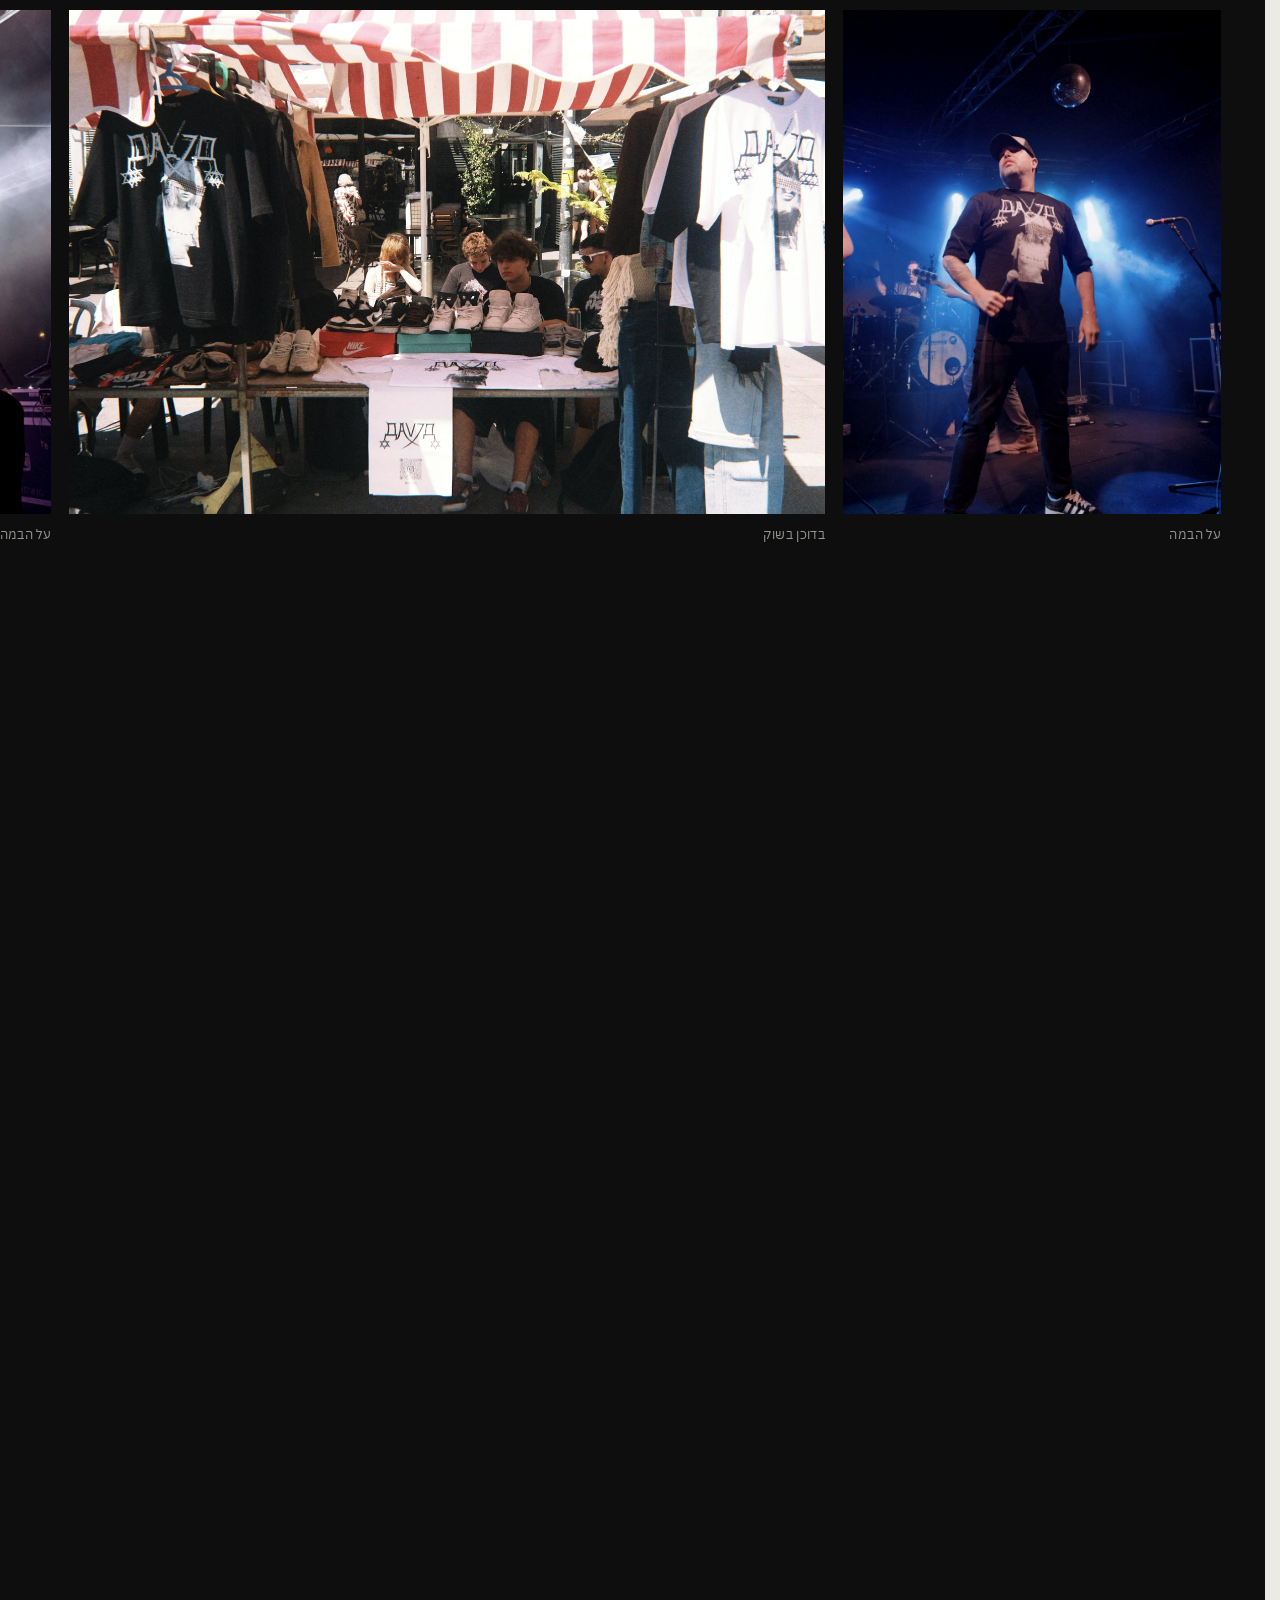
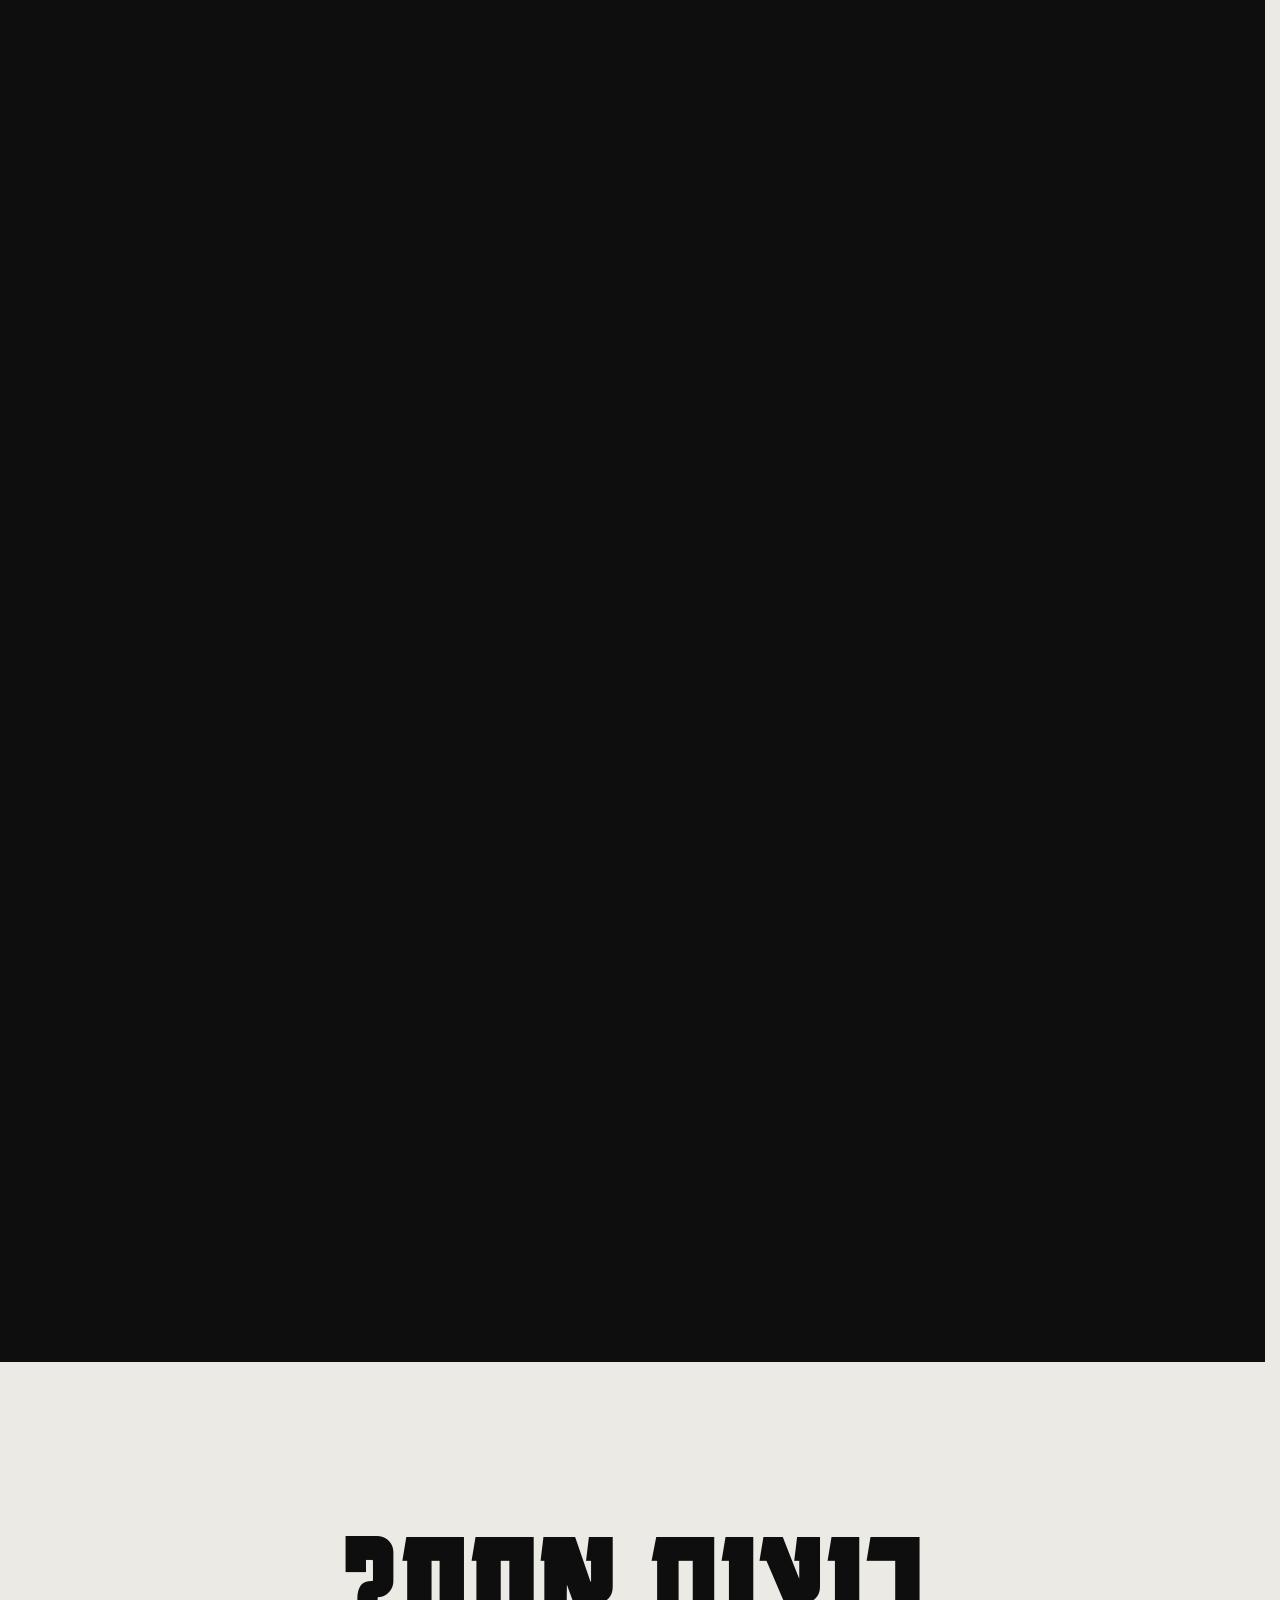
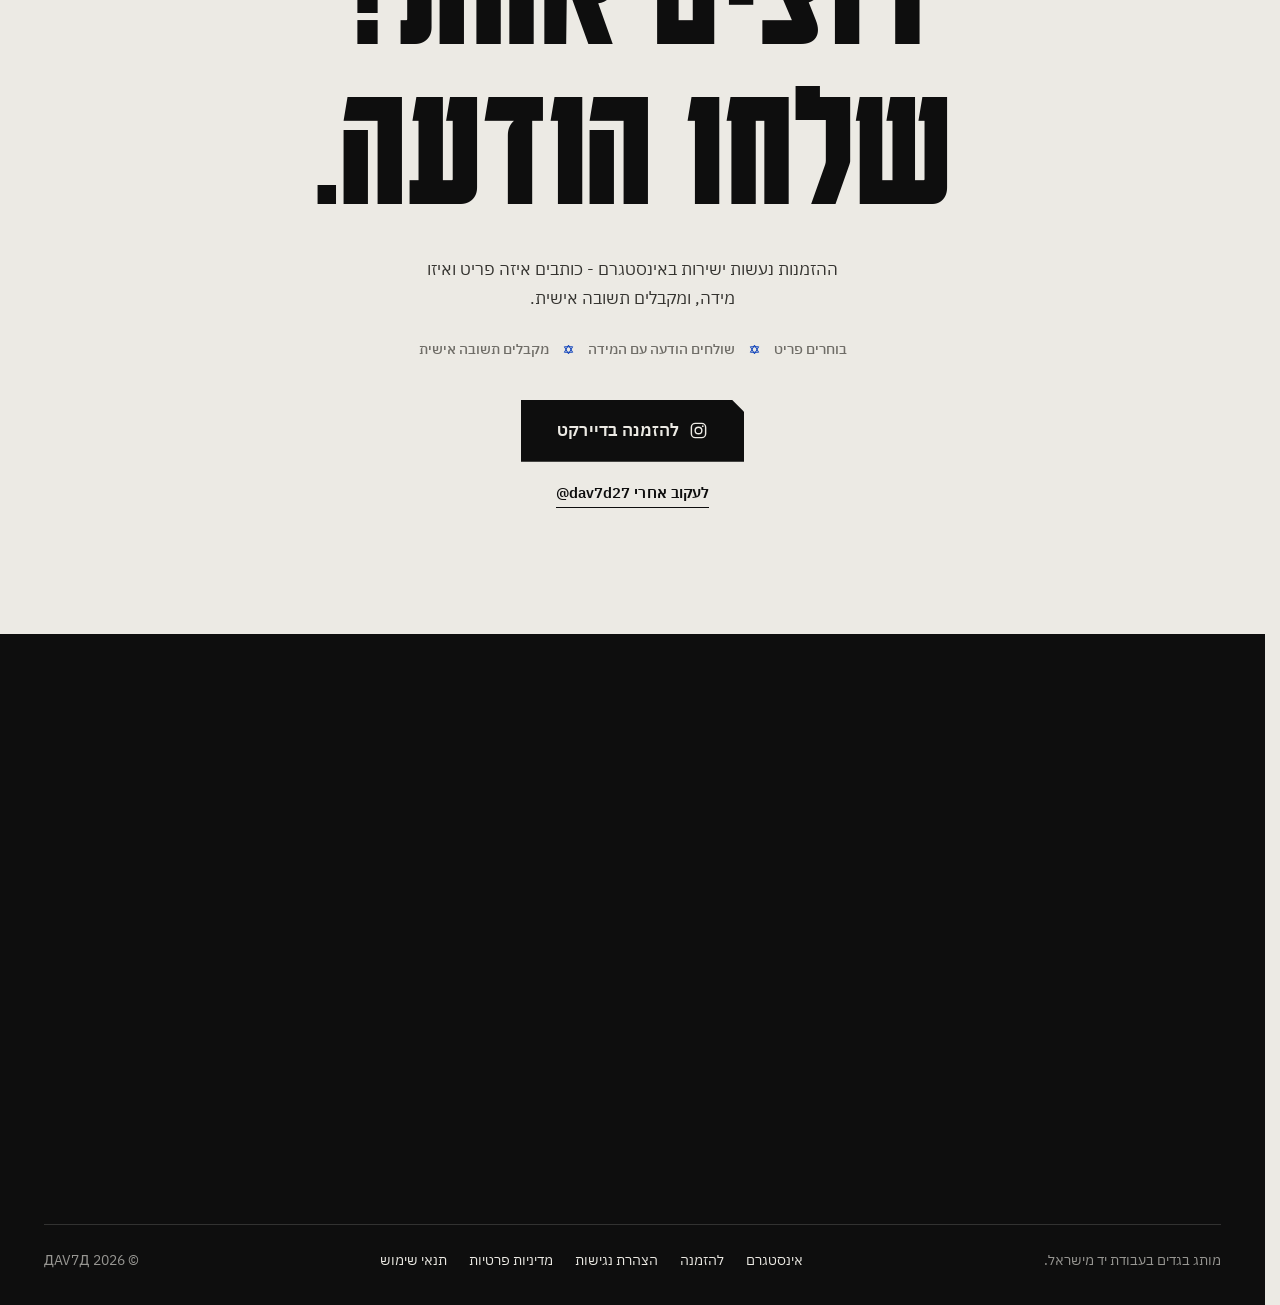
==== commit 93ecb6c9: "שני המוצרים ב-150 ש"ח, שכבת תנועה חדשה, התאמות מובייל - הדרופ: הטי השחורה והלבנה עם תמונות המוצר (נח" ====
--- a/index.html
+++ b/index.html
@@ -21,10 +21,10 @@
 
 <link rel="preload" href="assets/fonts/karantina-700-hebrew.woff2" as="font" type="font/woff2" crossorigin>
 <link rel="stylesheet" href="assets/fonts.css?v=1">
-<link rel="stylesheet" href="assets/styles.css?v=3">
+<link rel="stylesheet" href="assets/styles.css?v=6">
 <link rel="stylesheet" href="assets/a11y.css?v=1">
 <script src="assets/a11y.js?v=1"></script>
-<script src="assets/app.js?v=2" defer></script>
+<script src="assets/app.js?v=4" defer></script>
 <noscript><style>.ldr{display:none}.rise{opacity:1!important;transform:none!important}.clip>img{clip-path:none!important}.ln>i{transform:none!important}.brand img{opacity:1!important}</style></noscript>
 </head>
 <body>
@@ -85,7 +85,7 @@
       <svg viewBox="0 0 24 24" width="20" height="20" aria-hidden="true"><rect x="3" y="3" width="18" height="18" rx="5" fill="none" stroke="currentColor" stroke-width="1.7"/><circle cx="12" cy="12" r="4.2" fill="none" stroke="currentColor" stroke-width="1.7"/><circle cx="17.4" cy="6.6" r="1.1" fill="currentColor"/></svg>
     </a>
     <a class="btn btn--ink btn--sm" href="https://ig.me/m/altman5283" target="_blank" rel="noopener">להזמנה</a>
-    <button class="burger" id="burger" type="button" aria-label="פתיחת תפריט" aria-expanded="false" aria-controls="drawer"><span></span><span></span></button>
+    <button class="burger" id="burger" type="button" aria-label="פתיחת תפריט" aria-expanded="false" aria-controls="drawer"><span></span><span></span><span></span></button>
   </div>
 </header>
 
@@ -122,56 +122,84 @@
     <div class="hero__media">
       <figure class="hero__a clip"><img src="assets/img/hero-stage.jpg" alt="לובש חולצת ДAV7Д שחורה עם הדפס הדיוקן, יושב על מדרגות הבמה" data-par="0.06"></figure>
       <figure class="hero__b clip"><img src="assets/img/hero-tee.jpg" alt="חולצת ДAV7Д לבנה עם הדפס הלוגו והדיוקן, תלויה על קולב" data-par="-0.08"></figure>
-    </div>
-  </section>
+      <div class="seal" id="seal" aria-hidden="true">
+        <svg viewBox="0 0 200 200">
+          <defs><path id="sealPath" d="M100,100 m-76,0 a76,76 0 1,1 152,0 a76,76 0 1,1 -152,0"/></defs>
+          <circle cx="100" cy="100" r="99" class="seal__bg"/>
+          <text class="seal__txt" direction="ltr"><textPath href="#sealPath" startOffset="0" textLength="468" lengthAdjust="spacing">נתפר ביד ✦ מודפס בארץ ✦ מלאי מוגבל ✦</textPath></text>
+          <g class="seal__star"><path d="M100 70 L126 115 H74 Z"/><path d="M100 130 L74 85 H126 Z"/></g>
+        </svg>
+      </div>
+    </div>
+  </section>
+
+  <!-- ===================== VELOCITY BAND ===================== -->
+  <div class="band" aria-hidden="true">
+    <div class="band__track" id="bandTrack">
+      <span>נתפר ביד</span><b></b><span class="o">מודפס בארץ</span><b></b><span>מלאי מוגבל</span><b></b><span class="o">ДAV7Д</span><b></b>
+    </div>
+  </div>
 
   <!-- ===================== THE DROP ===================== -->
   <section class="drop" id="drop">
     <header class="sec-head">
-      <h2 class="h2 rise">הדרופ הנוכחי</h2>
-      <p class="sec-head__meta rise">שלושה פריטים · כמויות קטנות · הזמנות מוקדמות פתוחות</p>
+      <h2 class="h2 split">הדרופ הנוכחי</h2>
+      <p class="sec-head__meta rise">שני הדפסים במלאי · ₪150 לחולצה · הזמנות בדיירקט</p>
     </header>
 
-    <div class="grid">
-      <article class="prod rise">
-        <a class="prod__media" href="https://ig.me/m/altman5283" target="_blank" rel="noopener" aria-label="להזמנת הטי השחורה בדיירקט">
-          <img class="prod__img" src="assets/img/p-black.jpg" alt="חולצת ДAV7Д שחורה עם הדפס הלוגו, הכוכבים והדיוקן" loading="lazy">
-          <img class="prod__img prod__img--alt" src="assets/img/p-black-2.jpg" alt="" loading="lazy">
-          <span class="tag">מלאי מוגבל</span>
+    <div class="grid" id="grid">
+      <article class="prod rise" data-cursor="₪150 · להזמנה">
+        <a class="prod__media" href="https://ig.me/m/altman5283" target="_blank" rel="noopener" aria-label="להזמנת הטי השחורה, 150 שקלים, בדיירקט">
+          <img class="prod__img" src="assets/img/t-black.jpg" alt="חולצת ДAV7Д שחורה עם הדפס הלוגו, השרשרת, מגני הדוד והדיוקן" loading="lazy">
+          <img class="prod__img prod__img--alt" src="assets/img/p-black.jpg" alt="" loading="lazy">
+          <span class="prod__sheen" aria-hidden="true"></span>
+          <span class="tag">במלאי</span>
         </a>
         <div class="prod__info">
-          <h3>טי שחורה · הדפס דיוקן</h3>
-          <p>הלוגו, שני מגני הדוד והדיוקן - בלבן על שחור.</p>
-          <a class="prod__cta" href="https://ig.me/m/altman5283" target="_blank" rel="noopener">להזמנה <span aria-hidden="true">←</span></a>
+          <div class="prod__row"><h3>טי שחורה · הדפס דיוקן</h3><p class="prod__price">₪150</p></div>
+          <p>הלוגו בכרום, השרשרת והדיוקן - על שחור.</p>
+          <div class="prod__row prod__row--end">
+            <span class="swatch swatch--black" aria-label="צבע: שחור"></span>
+            <a class="prod__cta" href="https://ig.me/m/altman5283" target="_blank" rel="noopener">להזמנה <span aria-hidden="true">←</span></a>
+          </div>
         </div>
       </article>
 
-      <article class="prod rise">
-        <a class="prod__media" href="https://ig.me/m/altman5283" target="_blank" rel="noopener" aria-label="להזמנת הטי הלבנה בדיירקט">
-          <img class="prod__img" src="assets/img/p-white.jpg" alt="חולצת ДAV7Д לבנה עם הדפס הלוגו והדיוקן" loading="lazy">
-          <img class="prod__img prod__img--alt" src="assets/img/p-white-2.jpg" alt="" loading="lazy">
-          <span class="tag">מלאי מוגבל</span>
+      <article class="prod rise" data-cursor="₪150 · להזמנה">
+        <a class="prod__media" href="https://ig.me/m/altman5283" target="_blank" rel="noopener" aria-label="להזמנת הטי הלבנה, 150 שקלים, בדיירקט">
+          <img class="prod__img" src="assets/img/t-white.jpg" alt="חולצת ДAV7Д לבנה עם הדפס הלוגו, השרשרת, מגני הדוד והדיוקן" loading="lazy">
+          <img class="prod__img prod__img--alt" src="assets/img/p-white.jpg" alt="" loading="lazy">
+          <span class="prod__sheen" aria-hidden="true"></span>
+          <span class="tag">במלאי</span>
         </a>
         <div class="prod__info">
-          <h3>טי לבנה · הדפס דיוקן</h3>
-          <p>אותו הדפס, הפוך - בשחור על לבן.</p>
-          <a class="prod__cta" href="https://ig.me/m/altman5283" target="_blank" rel="noopener">להזמנה <span aria-hidden="true">←</span></a>
+          <div class="prod__row"><h3>טי לבנה · הדפס דיוקן</h3><p class="prod__price">₪150</p></div>
+          <p>אותו הדפס, הפוך - על לבן.</p>
+          <div class="prod__row prod__row--end">
+            <span class="swatch swatch--white" aria-label="צבע: לבן"></span>
+            <a class="prod__cta" href="https://ig.me/m/altman5283" target="_blank" rel="noopener">להזמנה <span aria-hidden="true">←</span></a>
+          </div>
         </div>
       </article>
 
-      <article class="prod rise">
+      <article class="prod rise" data-cursor="לשלוח הודעה">
         <a class="prod__media" href="https://ig.me/m/altman5283" target="_blank" rel="noopener" aria-label="לתיאום פריט בתפירה אישית בדיירקט">
           <img class="prod__img" src="assets/img/p-hand.jpg" alt="ידיים תופרות בד משובץ שחור-לבן על שולחן העבודה" loading="lazy">
           <img class="prod__img prod__img--alt" src="assets/img/p-hand-2.jpg" alt="" loading="lazy">
+          <span class="prod__sheen" aria-hidden="true"></span>
           <span class="tag tag--blue">בהזמנה אישית</span>
         </a>
         <div class="prod__info">
-          <h3>תפירה ביד · בהזמנה</h3>
+          <div class="prod__row"><h3>תפירה ביד · בהזמנה</h3><p class="prod__price prod__price--soft">לפי פריט</p></div>
           <p>פריטים שנתפרים אחד-אחד. שלחו הודעה ונדבר על מה שאתם רוצים.</p>
-          <a class="prod__cta" href="https://ig.me/m/altman5283" target="_blank" rel="noopener">לשלוח הודעה <span aria-hidden="true">←</span></a>
+          <div class="prod__row prod__row--end">
+            <span></span>
+            <a class="prod__cta" href="https://ig.me/m/altman5283" target="_blank" rel="noopener">לשלוח הודעה <span aria-hidden="true">←</span></a>
+          </div>
         </div>
       </article>
     </div>
+    <div class="dots" id="gridDots" aria-hidden="true"><i class="on"></i><i></i><i></i></div>
   </section>
 
   <!-- ===================== HANDMADE ===================== -->
@@ -180,7 +208,7 @@
       <img src="assets/img/art.jpg" alt="ההדפס המקורי של ДAV7Д: הלוגו עם שרשרת ומגני דוד מעל דיוקן בשחור-לבן" loading="lazy">
     </figure>
     <div class="story__copy">
-      <h2 class="h2 rise">כל חולצה עוברת בידיים.</h2>
+      <h2 class="h2 split">כל חולצה עוברת בידיים.</h2>
       <p class="story__lede rise">
         אין פה מפעל ואין פס ייצור. ההדפסים מעוצבים כאן, החולצות יוצאות מכאן,
         והפריטים המיוחדים נתפרים ביד - אחד אחרי השני. זה לוקח יותר זמן, וזה בדיוק העניין.
@@ -197,9 +225,10 @@
   <section class="field" id="field">
     <div class="field__sticky">
       <header class="field__head">
-        <h2 class="h2">לא נשאר על הקולב.</h2>
+        <h2 class="h2 split">לא נשאר על הקולב.</h2>
         <p>על הבמה, בדוכן בשוק, ברחוב - ככה זה נראה כשזה יוצא החוצה.</p>
       </header>
+      <div class="field__bar" aria-hidden="true"><i id="fieldBar"></i><span class="field__hint">החליקו לצדדים</span></div>
       <div class="field__view" id="fieldView">
         <div class="field__track" id="fieldTrack">
           <figure class="shot shot--p"><img src="assets/img/st-1.jpg" alt="על הבמה בהופעה, בחולצת ДAV7Д שחורה" loading="lazy"><figcaption>על הבמה</figcaption></figure>
@@ -228,7 +257,7 @@
       <li>מקבלים תשובה אישית</li>
     </ul>
     <div class="order__cta rise">
-      <a class="btn btn--ink btn--lg" href="https://ig.me/m/altman5283" target="_blank" rel="noopener">
+      <a class="btn btn--ink btn--lg magnetic" href="https://ig.me/m/altman5283" target="_blank" rel="noopener">
         <svg viewBox="0 0 24 24" width="19" height="19" aria-hidden="true"><rect x="3" y="3" width="18" height="18" rx="5" fill="none" stroke="currentColor" stroke-width="1.8"/><circle cx="12" cy="12" r="4.2" fill="none" stroke="currentColor" stroke-width="1.8"/><circle cx="17.4" cy="6.6" r="1.1" fill="currentColor"/></svg>
         להזמנה בדיירקט
       </a>
@@ -240,7 +269,7 @@
 
 <!-- ===================== FOOTER ===================== -->
 <footer class="foot">
-  <img class="foot__logo" src="assets/img/logo_ink.png" alt="ДAV7Д" width="685" height="305" loading="lazy">
+  <div class="foot__mark" id="footMark"><img class="foot__logo" src="assets/img/logo_ink.png" alt="ДAV7Д" width="685" height="305" loading="lazy"></div>
   <div class="foot__row">
     <p class="foot__line">מותג בגדים בעבודת יד מישראל.</p>
     <nav class="foot__links" aria-label="קישורים">
@@ -254,7 +283,7 @@
   </div>
 </footer>
 
-<a class="mcta" id="mcta" href="https://ig.me/m/altman5283" target="_blank" rel="noopener" aria-hidden="true" tabindex="-1">להזמנה בדיירקט</a>
+<div class="cur" id="cur" aria-hidden="true"><span class="cur__dot"></span><span class="cur__ring"><em id="curTxt"></em></span></div>
 
 </body>
 </html>
--- a/assets/styles.css
+++ b/assets/styles.css
@@ -78,9 +78,10 @@
 .nav__ig:hover{color:var(--blue)}
 .burger{display:none;width:42px;height:42px;background:none;border:0;cursor:pointer;position:relative}
 .burger span{position:absolute;inset-inline:9px;height:1.8px;background:var(--ink);transition:transform .4s var(--out),top .4s var(--out)}
-.burger span:first-child{top:16px}.burger span:last-child{top:25px}
-.nav.is-open .burger span:first-child{top:20.5px;transform:rotate(45deg)}
-.nav.is-open .burger span:last-child{top:20.5px;transform:rotate(-45deg)}
+.burger span:nth-child(1){top:14px}.burger span:nth-child(2){top:20.2px;transition:opacity .25s}.burger span:nth-child(3){top:26.4px}
+.nav.is-open .burger span:nth-child(1){top:20.2px;transform:rotate(45deg)}
+.nav.is-open .burger span:nth-child(2){opacity:0}
+.nav.is-open .burger span:nth-child(3){top:20.2px;transform:rotate(-45deg)}
 
 .drawer{position:fixed;inset:0;z-index:55;background:var(--paper);padding:150px var(--gut) 40px;
   display:flex;flex-direction:column;justify-content:space-between;
@@ -199,9 +200,7 @@
 .foot__links a{color:var(--on-dark);transition:color .3s}
 .foot__links a:hover{color:#8FA8FF}
 
-/* ---------- mobile sticky CTA ---------- */
 body.drawer-on .a11y-btn{opacity:0;pointer-events:none}
-.mcta{display:none}
 
 /* ==========================================================================
    LOADER - the logo gets stitched together, then flies into the nav.
@@ -234,8 +233,9 @@
 @media (max-width:860px){
   .nav__links,.nav__ig{display:none}
   .burger{display:block}
-  .nav{height:64px}
-  .nav__end{gap:6px}
+  .nav{height:64px;grid-template-columns:auto 1fr}
+  .nav__end{gap:8px}
+  .burger{margin-inline-end:-8px}
 }
 @media (max-width:760px){
   .grid{grid-template-columns:none;grid-auto-flow:column;grid-auto-columns:78%;overflow-x:auto;scroll-snap-type:x mandatory;
@@ -247,16 +247,101 @@
   .facts li{grid-template-columns:54px 1fr}
   .facts__n{font-size:36px}
   .foot__row{flex-direction:column;align-items:flex-start}
-  .mcta{display:flex;align-items:center;justify-content:center;position:fixed;left:14px;right:14px;bottom:14px;z-index:58;
-    height:54px;background:var(--ink);color:var(--paper);font-weight:600;font-size:15.5px;
-    clip-path:polygon(0 0,calc(100% - 12px) 0,100% 12px,100% 100%,0 100%);
-    transform:translateY(150%);transition:transform .55s var(--out)}
-  .mcta.on{transform:none}
-  body.drawer-on .mcta{transform:translateY(150%)}
-  body.mcta-on .a11y-btn{bottom:84px}
 }
 
 @media (prefers-reduced-motion:reduce){
   .strip__track{animation:none}
   .rise,.clip>img,.ln>i{transition:none}
 }
+
+/* ==========================================================================
+   Presence layer - seal, velocity band, split headings, tilt, cursor
+   ========================================================================== */
+/* rotating seal on the hero */
+.seal{position:absolute;z-index:3;top:-3%;left:54%;width:clamp(112px,11vw,170px);aspect-ratio:1;will-change:transform}
+.seal svg{width:100%;height:100%;display:block;overflow:visible;animation:sealspin 26s linear infinite}
+@keyframes sealspin{to{transform:rotate(360deg)}}
+.seal__bg{fill:var(--ink)}
+.seal__txt{fill:var(--paper);font:600 15px var(--body);direction:ltr;unicode-bidi:plaintext}
+.seal__star path{fill:none;stroke:var(--paper);stroke-width:3;stroke-linejoin:round}
+.seal__star{transform-origin:100px 100px;animation:sealstar 9s linear infinite}
+@keyframes sealstar{to{transform:rotate(-360deg)}}
+
+/* velocity band */
+.band{direction:ltr;overflow:hidden;border-block:1px solid var(--line);padding:clamp(14px,2vw,22px) 0;background:var(--paper)}
+.band__track{display:flex;align-items:center;gap:clamp(22px,3vw,44px);width:max-content;will-change:transform}
+.band__track span{direction:rtl;font-family:var(--disp);font-weight:700;font-size:clamp(66px,9.4vw,156px);line-height:.9;white-space:nowrap;padding-top:.06em}
+.band__track span.o{color:transparent;-webkit-text-stroke:1.5px var(--ink)}
+.band__track b{flex:none;width:clamp(30px,3.6vw,58px);aspect-ratio:1;background:center/contain no-repeat
+  url("data:image/svg+xml,%3Csvg xmlns='http://www.w3.org/2000/svg' viewBox='0 0 24 24' fill='none' stroke='%230038B8' stroke-width='1.7' stroke-linejoin='round'%3E%3Cpath d='M12 2.5 21 18H3z'/%3E%3Cpath d='M12 21.5 3 6h18z'/%3E%3C/svg%3E")}
+
+/* headings split into letters that rise out of a mask */
+.split .w{display:inline-block;overflow:hidden;vertical-align:top;padding-bottom:.1em;margin-bottom:-.1em}
+.split .ch{display:inline-block;transform:translateY(110%) rotate(6deg);transform-origin:0 100%;
+  transition:transform .95s var(--out);transition-delay:calc(var(--i) * 22ms)}
+.split.in .ch{transform:none}
+.no-js .split .ch{transform:none}
+
+/* product: tilt + sheen + price row */
+.prod__media{transform-style:preserve-3d;transition:transform .6s var(--out)}
+.prod__sheen{position:absolute;inset:0;z-index:1;pointer-events:none;opacity:0;transition:opacity .4s;
+  background:radial-gradient(420px circle at var(--mx,50%) var(--my,30%),rgba(255,255,255,.28),transparent 55%)}
+.prod__media:hover .prod__sheen{opacity:1}
+.prod__row{display:flex;align-items:baseline;justify-content:space-between;gap:12px}
+.prod__row--end{align-items:center;margin-top:8px}
+.prod__row--end .prod__cta{margin-top:0}
+.prod__price{font-size:17px;font-weight:600;color:var(--ink);font-variant-numeric:tabular-nums;white-space:nowrap}
+.prod__price--soft{font-size:14px;font-weight:500;color:var(--ink-3)}
+.swatch{width:16px;height:16px;border-radius:50%;box-shadow:0 0 0 1px var(--ink),0 0 0 4px var(--paper),0 0 0 5px var(--line)}
+.swatch--black{background:var(--ink)}
+.swatch--white{background:#fff}
+.dots{display:none}
+
+/* field progress */
+.field__bar{display:flex;align-items:center;gap:16px;margin:0 var(--gut) clamp(22px,3.4vh,34px)}
+.field__bar::before{content:'';flex:1;height:1.5px;background:rgba(236,234,228,.18)}
+.field__bar i{position:absolute}
+.field__bar{position:relative}
+.field__bar i{inset-inline-start:0;top:50%;height:1.5px;margin-top:-.75px;width:calc(100% - var(--hintw,0px));
+  background:var(--on-dark);transform-origin:right center;transform:scaleX(var(--fp,0))}
+.field__hint{font-size:12.5px;color:var(--on-dark-2);letter-spacing:.03em;white-space:nowrap}
+.field--pin .field__hint{display:none}
+.shot img{transition:filter .6s}
+.shot:hover img{filter:none}
+
+/* footer mark is stitched in on scroll */
+.foot__mark{clip-path:inset(0 var(--fr,0%) 0 0)}
+
+/* custom cursor (fine pointers only, toggled by JS) */
+.cur{display:none}
+html.has-cur,html.has-cur a,html.has-cur button{cursor:none}
+html.has-cur .cur{display:block;position:fixed;inset:0 auto auto 0;z-index:9990;pointer-events:none}
+.cur__dot{position:fixed;left:0;top:0;width:6px;height:6px;margin:-3px 0 0 -3px;border-radius:50%;background:#fff;mix-blend-mode:difference}
+.cur__ring{position:fixed;left:0;top:0;width:40px;height:40px;margin:-20px 0 0 -20px;border-radius:50%;
+  border:1.5px solid #fff;mix-blend-mode:difference;display:grid;place-items:center;
+  transition:width .45s var(--out),height .45s var(--out),margin .45s var(--out),background-color .3s,border-color .3s}
+.cur__ring em{font-style:normal;font-size:12.5px;font-weight:600;color:var(--paper);white-space:nowrap;opacity:0;transition:opacity .25s}
+.cur.is-link .cur__ring{width:62px;height:62px;margin:-31px 0 0 -31px}
+.cur.is-label .cur__ring{width:118px;height:118px;margin:-59px 0 0 -59px;background:var(--ink);border-color:var(--ink);mix-blend-mode:normal}
+.cur.is-label .cur__ring em{opacity:1}
+.cur.is-label .cur__dot{opacity:0}
+
+@media (max-width:980px){
+  .seal{top:auto;bottom:34%;left:auto;right:4%;width:108px}
+}
+@media (max-width:760px){
+  .dots{display:flex;justify-content:center;gap:8px;margin-top:22px}
+  .dots i{width:6px;height:6px;border-radius:50%;background:var(--line);transition:width .4s var(--out),background-color .3s}
+  .dots i.on{width:22px;border-radius:3px;background:var(--ink)}
+  .order__steps{flex-direction:column;align-items:center;gap:10px}
+  .order__steps li::before,.order__steps li+li::before{margin-inline:0 10px;content:'';width:10px;height:10px;margin-inline-end:10px;background:center/contain no-repeat
+    url("data:image/svg+xml,%3Csvg xmlns='http://www.w3.org/2000/svg' viewBox='0 0 24 24' fill='none' stroke='%230038B8' stroke-width='2' stroke-linejoin='round'%3E%3Cpath d='M12 2.5 21 18H3z'/%3E%3Cpath d='M12 21.5 3 6h18z'/%3E%3C/svg%3E")}
+  .ldr__logo{width:88vw}
+  .hero__h1{font-size:clamp(84px,24vw,120px)}
+  .prod__row h3{font-size:15px}
+}
+@media (prefers-reduced-motion:reduce){
+  .seal__star,.seal svg{animation:none}
+  .split .ch{transition:none;transform:none}
+}
+[data-motion="off"] .split .ch{transform:none}
--- a/assets/a11y.css
+++ b/assets/a11y.css
@@ -119,7 +119,7 @@
    ========================================================================== */
 
 /* Larger text — scales page blocks, never the widget itself. */
-[data-text="large"] body > *:not(.a11y-btn):not(.a11y-panel):not(.skip):not(.grain):not(.ldr):not(.mcta) { zoom: 1.12; }
+[data-text="large"] body > *:not(.a11y-btn):not(.a11y-panel):not(.skip):not(.grain):not(.ldr) { zoom: 1.12; }
 
 /* High contrast — lift the muted inks so body copy passes AA comfortably.
    `html[...]` so these outrank the page's own :root block. */
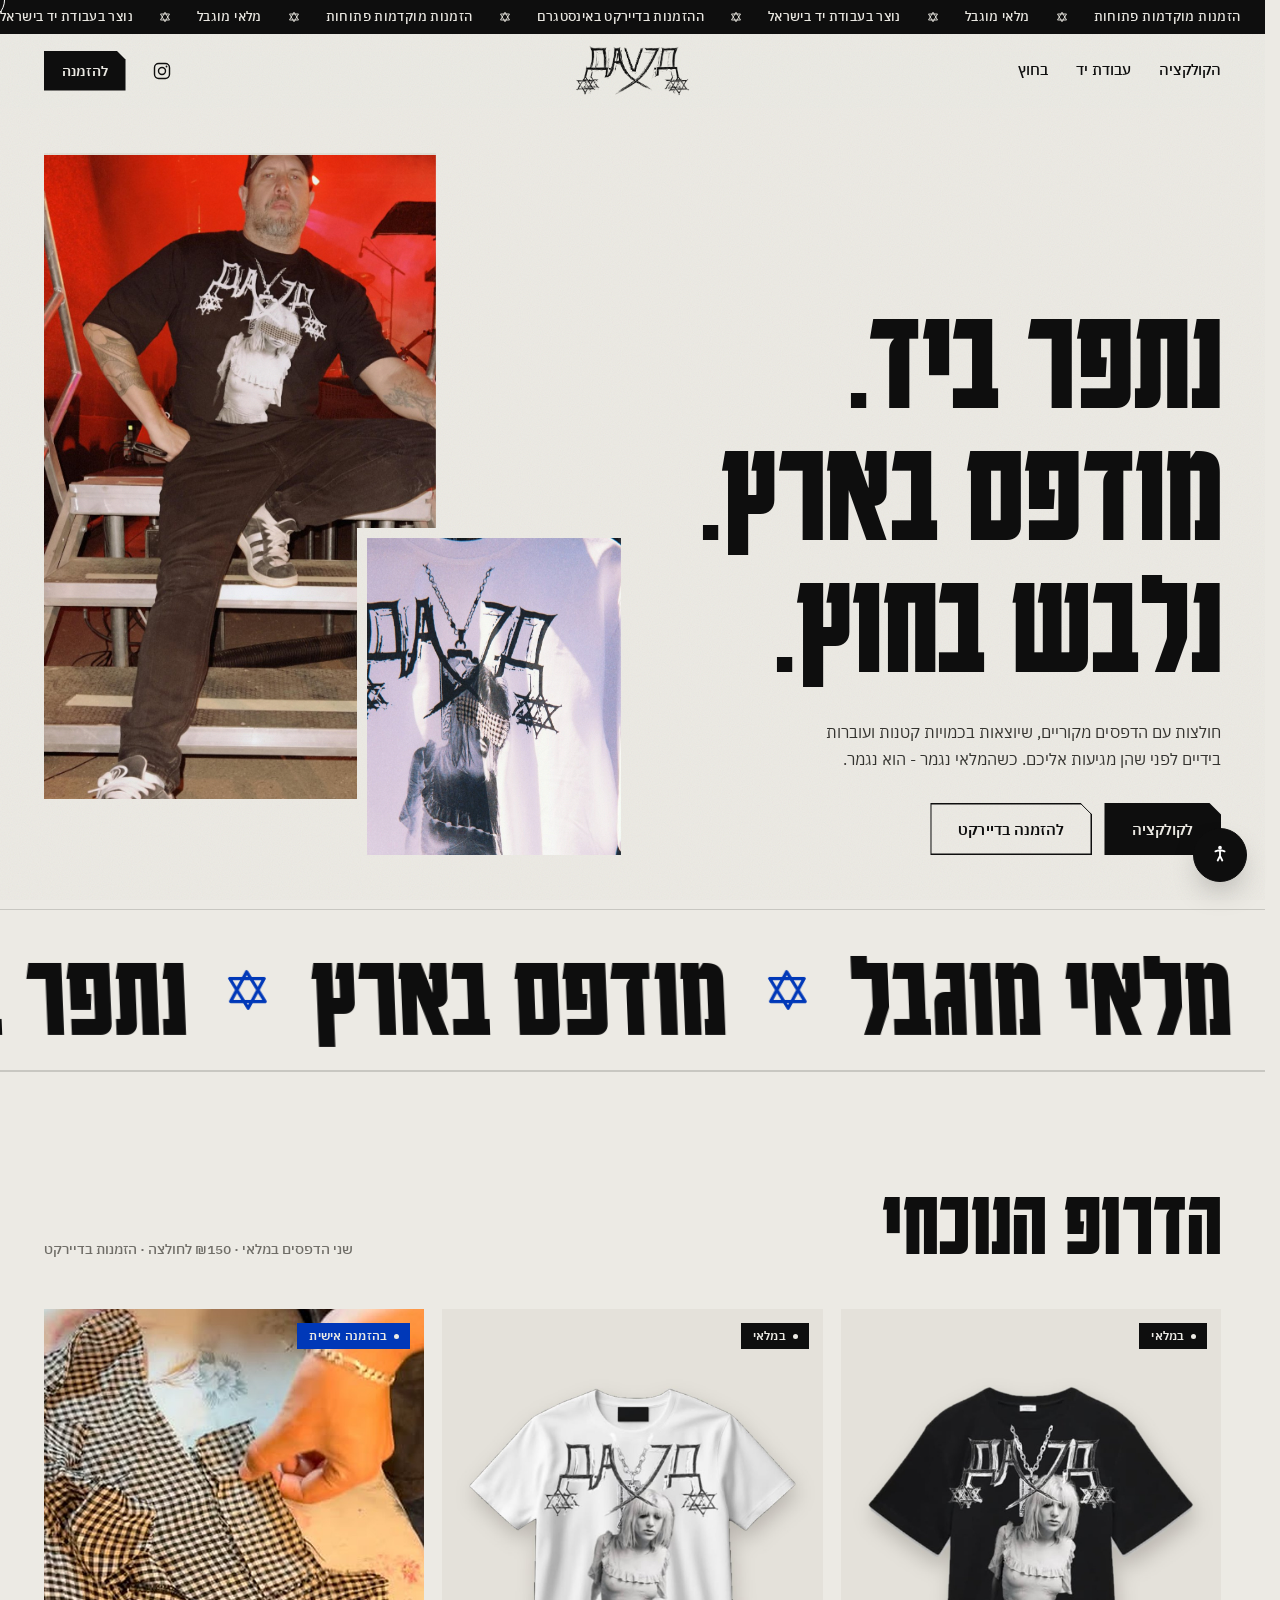
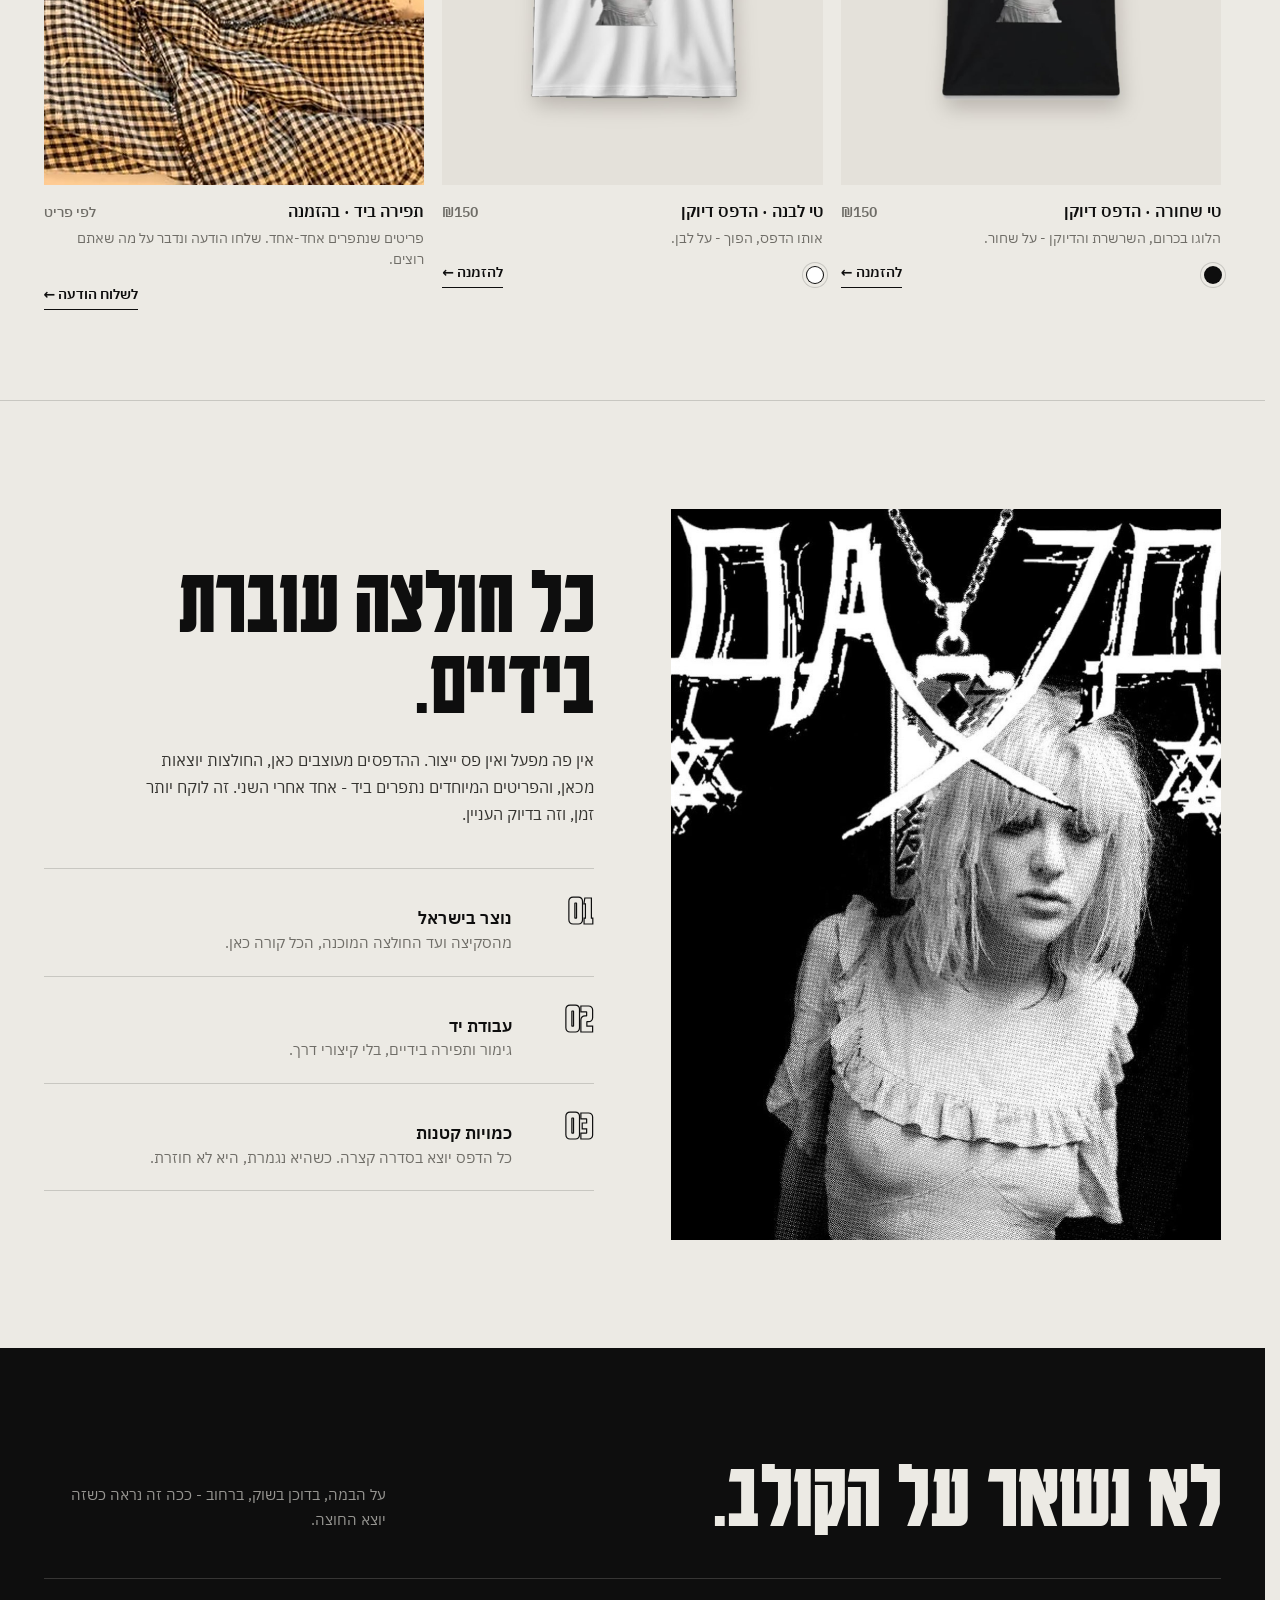
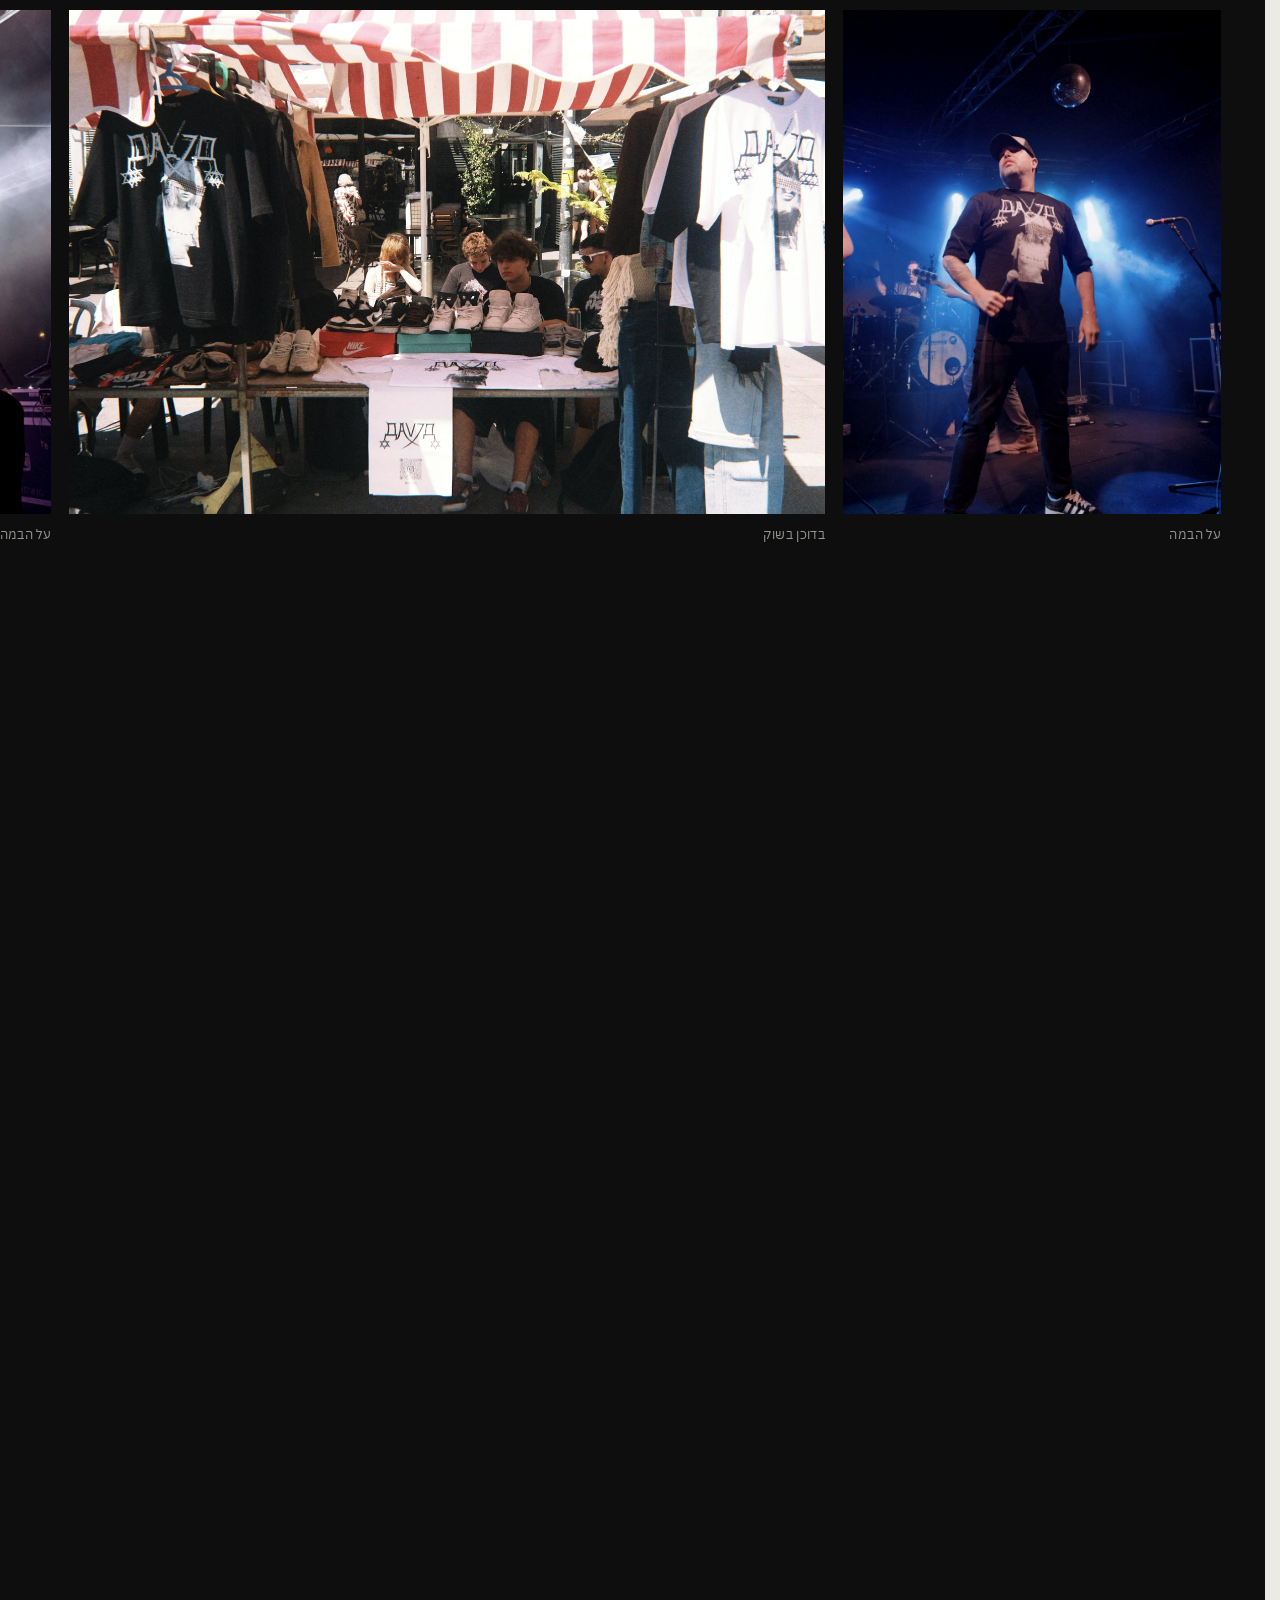
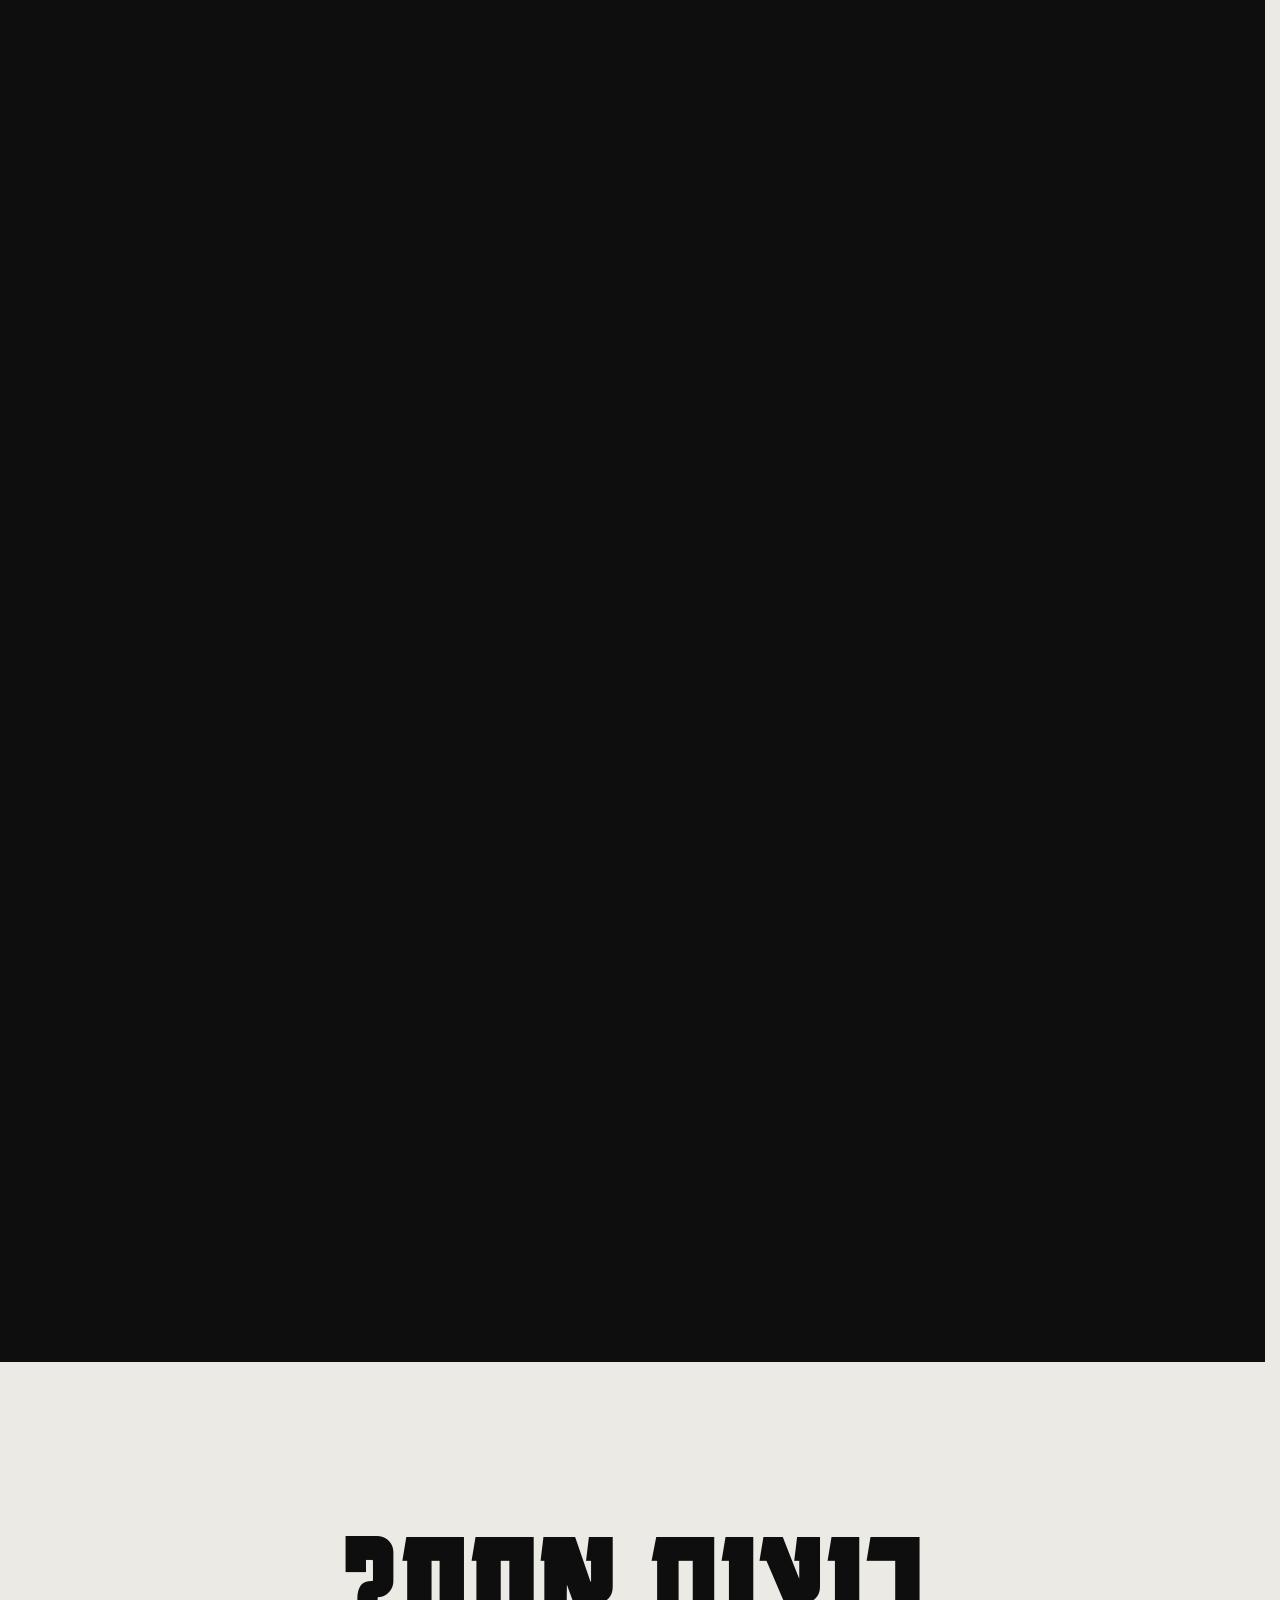
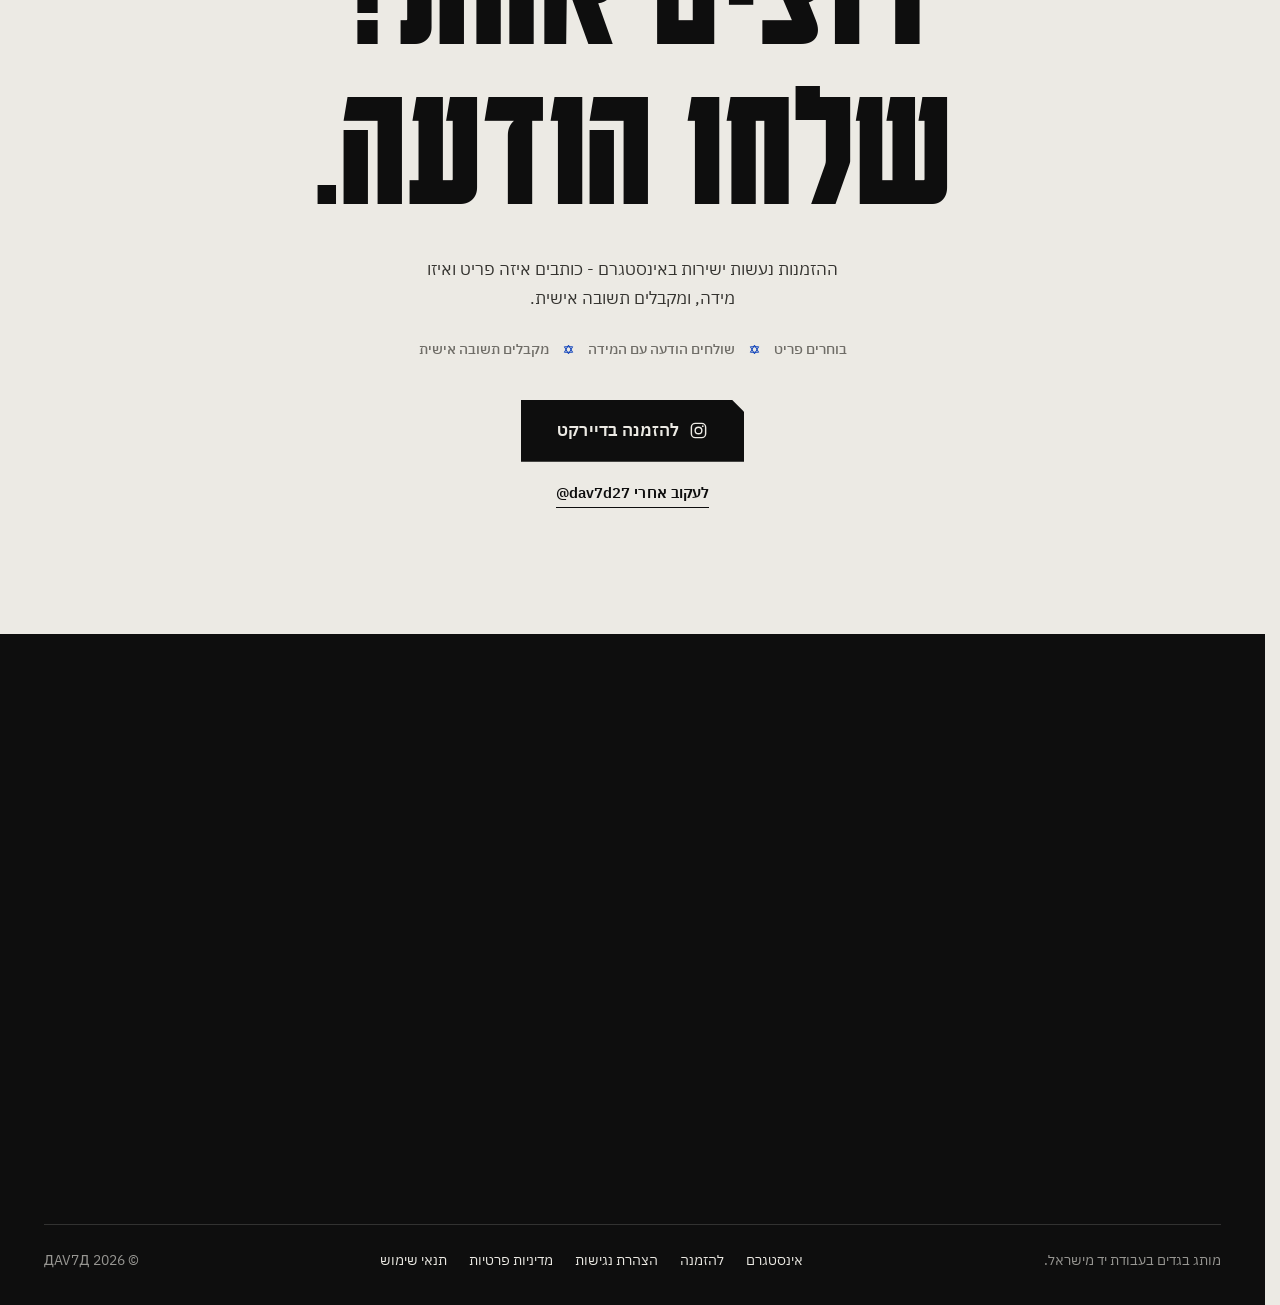
==== commit eec423fe: "פס המילים עם הלוגו האמיתי, חותמת עם עברית תקינה בכל מכשיר - פס המילים: כל המילים באותו פונט, ובמקום " ====
--- a/index.html
+++ b/index.html
@@ -21,10 +21,10 @@
 
 <link rel="preload" href="assets/fonts/karantina-700-hebrew.woff2" as="font" type="font/woff2" crossorigin>
 <link rel="stylesheet" href="assets/fonts.css?v=1">
-<link rel="stylesheet" href="assets/styles.css?v=6">
+<link rel="stylesheet" href="assets/styles.css?v=8">
 <link rel="stylesheet" href="assets/a11y.css?v=1">
 <script src="assets/a11y.js?v=1"></script>
-<script src="assets/app.js?v=4" defer></script>
+<script src="assets/app.js?v=5" defer></script>
 <noscript><style>.ldr{display:none}.rise{opacity:1!important;transform:none!important}.clip>img{clip-path:none!important}.ln>i{transform:none!important}.brand img{opacity:1!important}</style></noscript>
 </head>
 <body>
@@ -123,12 +123,8 @@
       <figure class="hero__a clip"><img src="assets/img/hero-stage.jpg" alt="לובש חולצת ДAV7Д שחורה עם הדפס הדיוקן, יושב על מדרגות הבמה" data-par="0.06"></figure>
       <figure class="hero__b clip"><img src="assets/img/hero-tee.jpg" alt="חולצת ДAV7Д לבנה עם הדפס הלוגו והדיוקן, תלויה על קולב" data-par="-0.08"></figure>
       <div class="seal" id="seal" aria-hidden="true">
-        <svg viewBox="0 0 200 200">
-          <defs><path id="sealPath" d="M100,100 m-76,0 a76,76 0 1,1 152,0 a76,76 0 1,1 -152,0"/></defs>
-          <circle cx="100" cy="100" r="99" class="seal__bg"/>
-          <text class="seal__txt" direction="ltr"><textPath href="#sealPath" startOffset="0" textLength="468" lengthAdjust="spacing">נתפר ביד ✦ מודפס בארץ ✦ מלאי מוגבל ✦</textPath></text>
-          <g class="seal__star"><path d="M100 70 L126 115 H74 Z"/><path d="M100 130 L74 85 H126 Z"/></g>
-        </svg>
+        <img class="seal__ring" src="assets/img/seal.png" alt="" width="420" height="420">
+        <svg class="seal__star" viewBox="0 0 200 200"><path d="M100 70 L126 115 H74 Z"/><path d="M100 130 L74 85 H126 Z"/></svg>
       </div>
     </div>
   </section>
@@ -136,7 +132,7 @@
   <!-- ===================== VELOCITY BAND ===================== -->
   <div class="band" aria-hidden="true">
     <div class="band__track" id="bandTrack">
-      <span>נתפר ביד</span><b></b><span class="o">מודפס בארץ</span><b></b><span>מלאי מוגבל</span><b></b><span class="o">ДAV7Д</span><b></b>
+      <span>נתפר ביד</span><b></b><span>מודפס בארץ</span><b></b><span>מלאי מוגבל</span><b></b><img class="band__logo" src="assets/img/logo_ink.png" alt="" width="685" height="305"><b></b>
     </div>
   </div>
 
--- a/assets/styles.css
+++ b/assets/styles.css
@@ -259,19 +259,17 @@
    ========================================================================== */
 /* rotating seal on the hero */
 .seal{position:absolute;z-index:3;top:-3%;left:54%;width:clamp(112px,11vw,170px);aspect-ratio:1;will-change:transform}
-.seal svg{width:100%;height:100%;display:block;overflow:visible;animation:sealspin 26s linear infinite}
+.hero__media .seal__ring{width:100%;height:100%;object-fit:contain;display:block;will-change:auto;animation:sealspin 26s linear infinite}
 @keyframes sealspin{to{transform:rotate(360deg)}}
-.seal__bg{fill:var(--ink)}
-.seal__txt{fill:var(--paper);font:600 15px var(--body);direction:ltr;unicode-bidi:plaintext}
-.seal__star path{fill:none;stroke:var(--paper);stroke-width:3;stroke-linejoin:round}
-.seal__star{transform-origin:100px 100px;animation:sealstar 9s linear infinite}
+.seal__star{position:absolute;inset:0;width:100%;height:100%;animation:sealstar 9s linear infinite}
+.seal__star path{fill:none;stroke:var(--paper);stroke-width:3.2;stroke-linejoin:round}
 @keyframes sealstar{to{transform:rotate(-360deg)}}
 
 /* velocity band */
 .band{direction:ltr;overflow:hidden;border-block:1px solid var(--line);padding:clamp(14px,2vw,22px) 0;background:var(--paper)}
 .band__track{display:flex;align-items:center;gap:clamp(22px,3vw,44px);width:max-content;will-change:transform}
 .band__track span{direction:rtl;font-family:var(--disp);font-weight:700;font-size:clamp(66px,9.4vw,156px);line-height:.9;white-space:nowrap;padding-top:.06em}
-.band__track span.o{color:transparent;-webkit-text-stroke:1.5px var(--ink)}
+.band__logo{flex:none;height:clamp(64px,9vw,150px);width:auto}
 .band__track b{flex:none;width:clamp(30px,3.6vw,58px);aspect-ratio:1;background:center/contain no-repeat
   url("data:image/svg+xml,%3Csvg xmlns='http://www.w3.org/2000/svg' viewBox='0 0 24 24' fill='none' stroke='%230038B8' stroke-width='1.7' stroke-linejoin='round'%3E%3Cpath d='M12 2.5 21 18H3z'/%3E%3Cpath d='M12 21.5 3 6h18z'/%3E%3C/svg%3E")}
 
@@ -341,7 +339,7 @@
   .prod__row h3{font-size:15px}
 }
 @media (prefers-reduced-motion:reduce){
-  .seal__star,.seal svg{animation:none}
+  .seal__star,.hero__media .seal__ring{animation:none}
   .split .ch{transition:none;transform:none}
 }
 [data-motion="off"] .split .ch{transform:none}
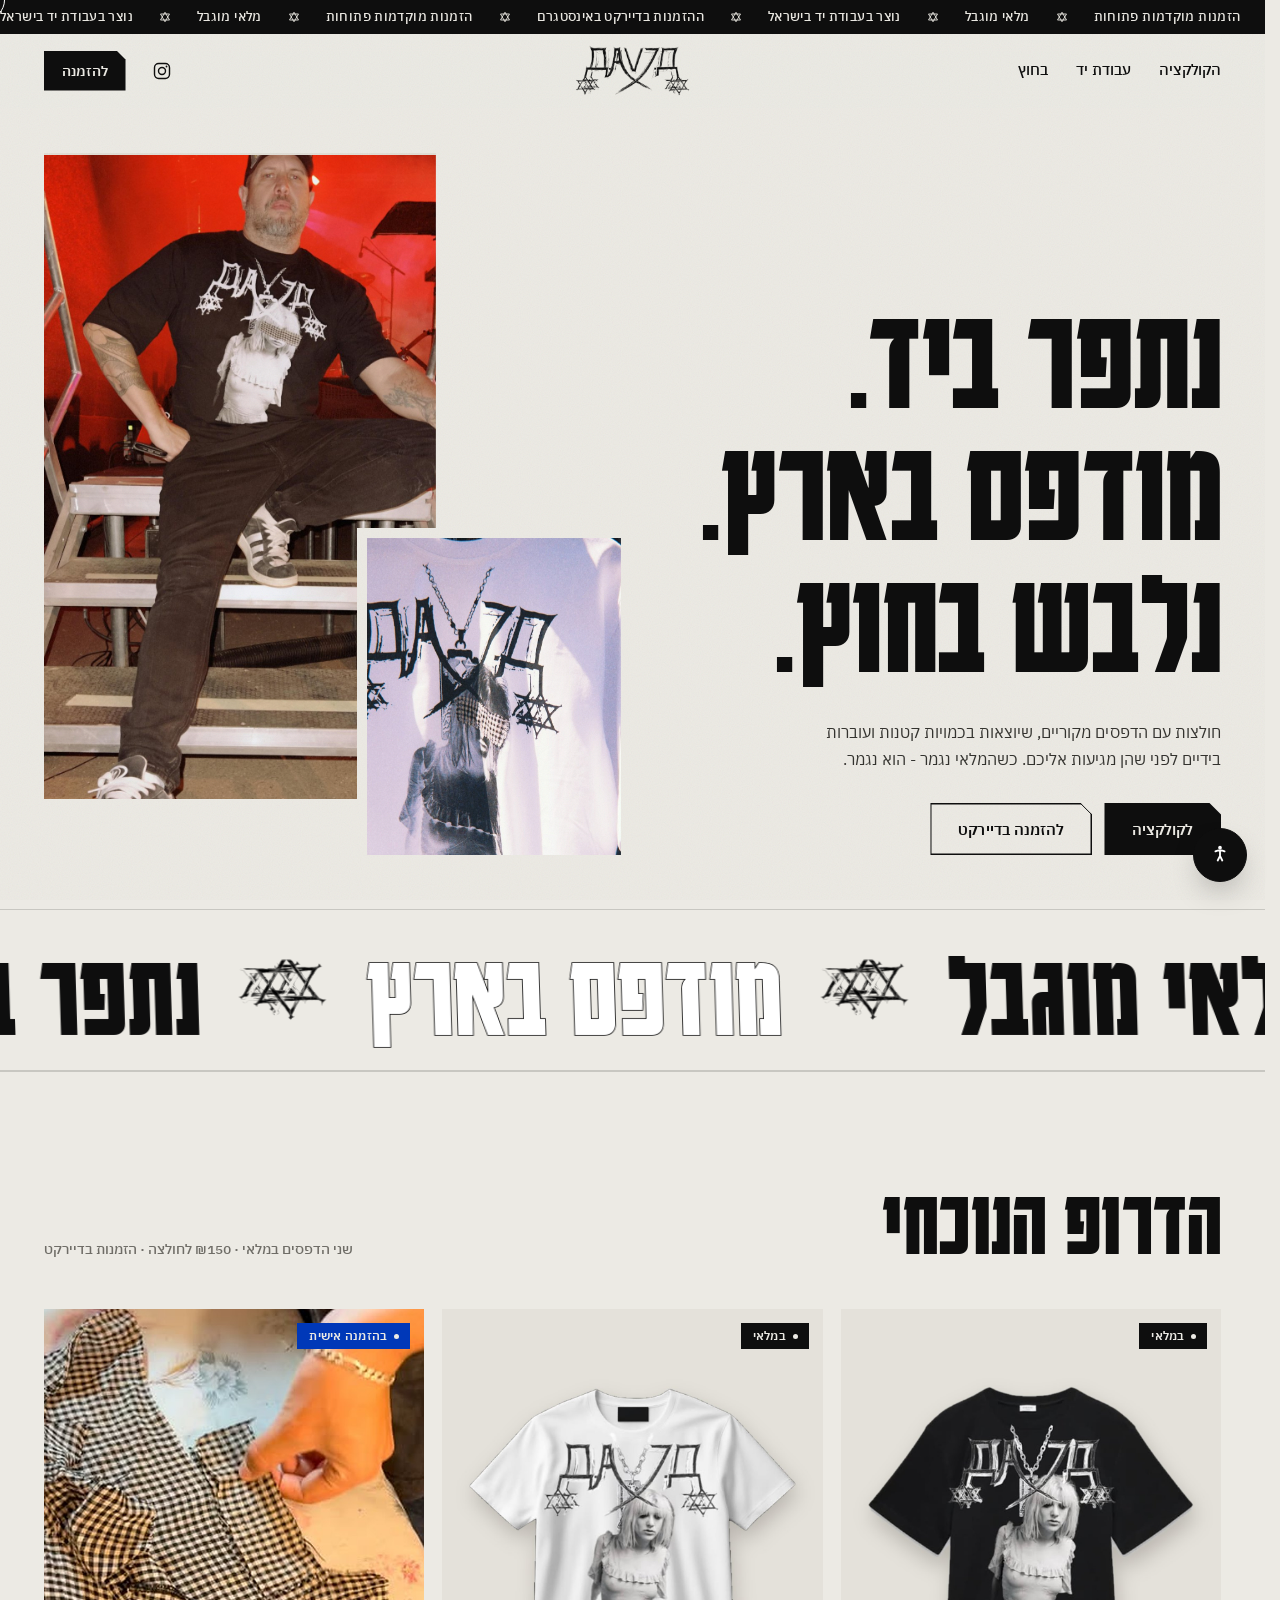
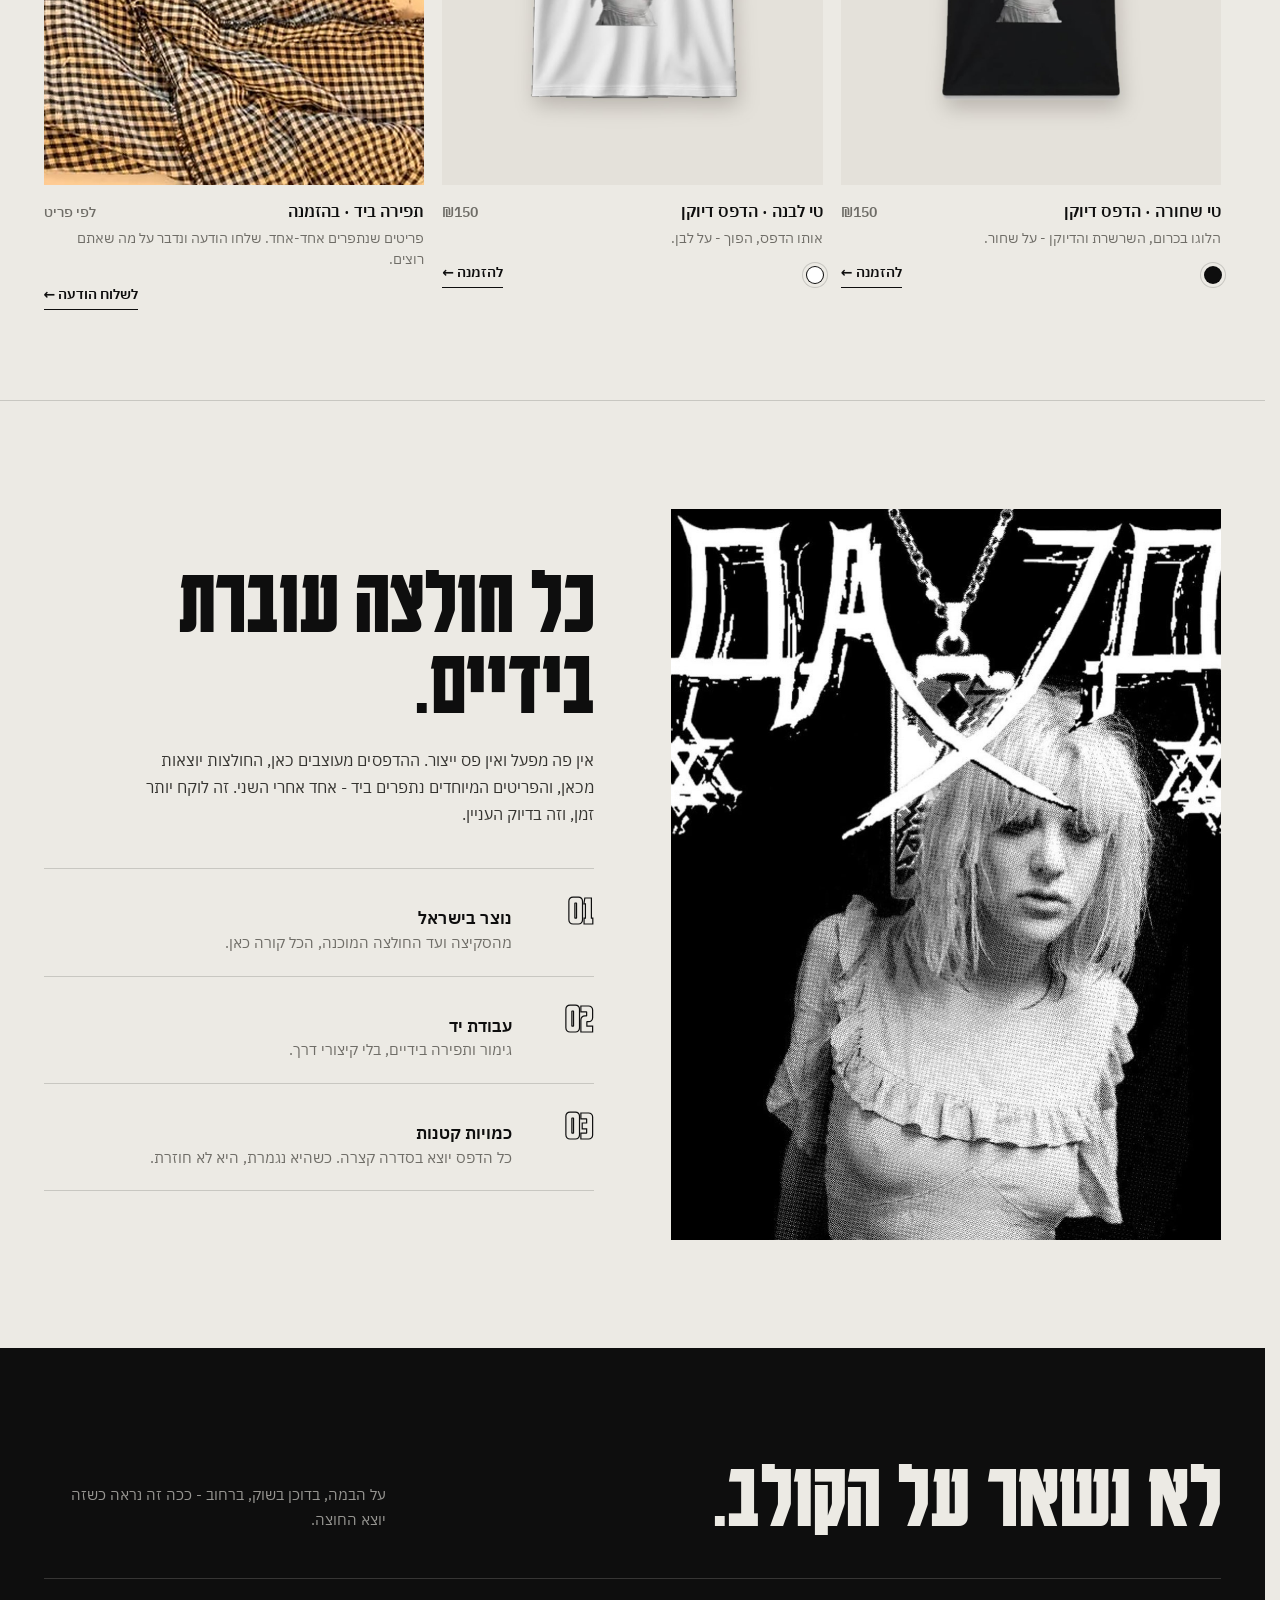
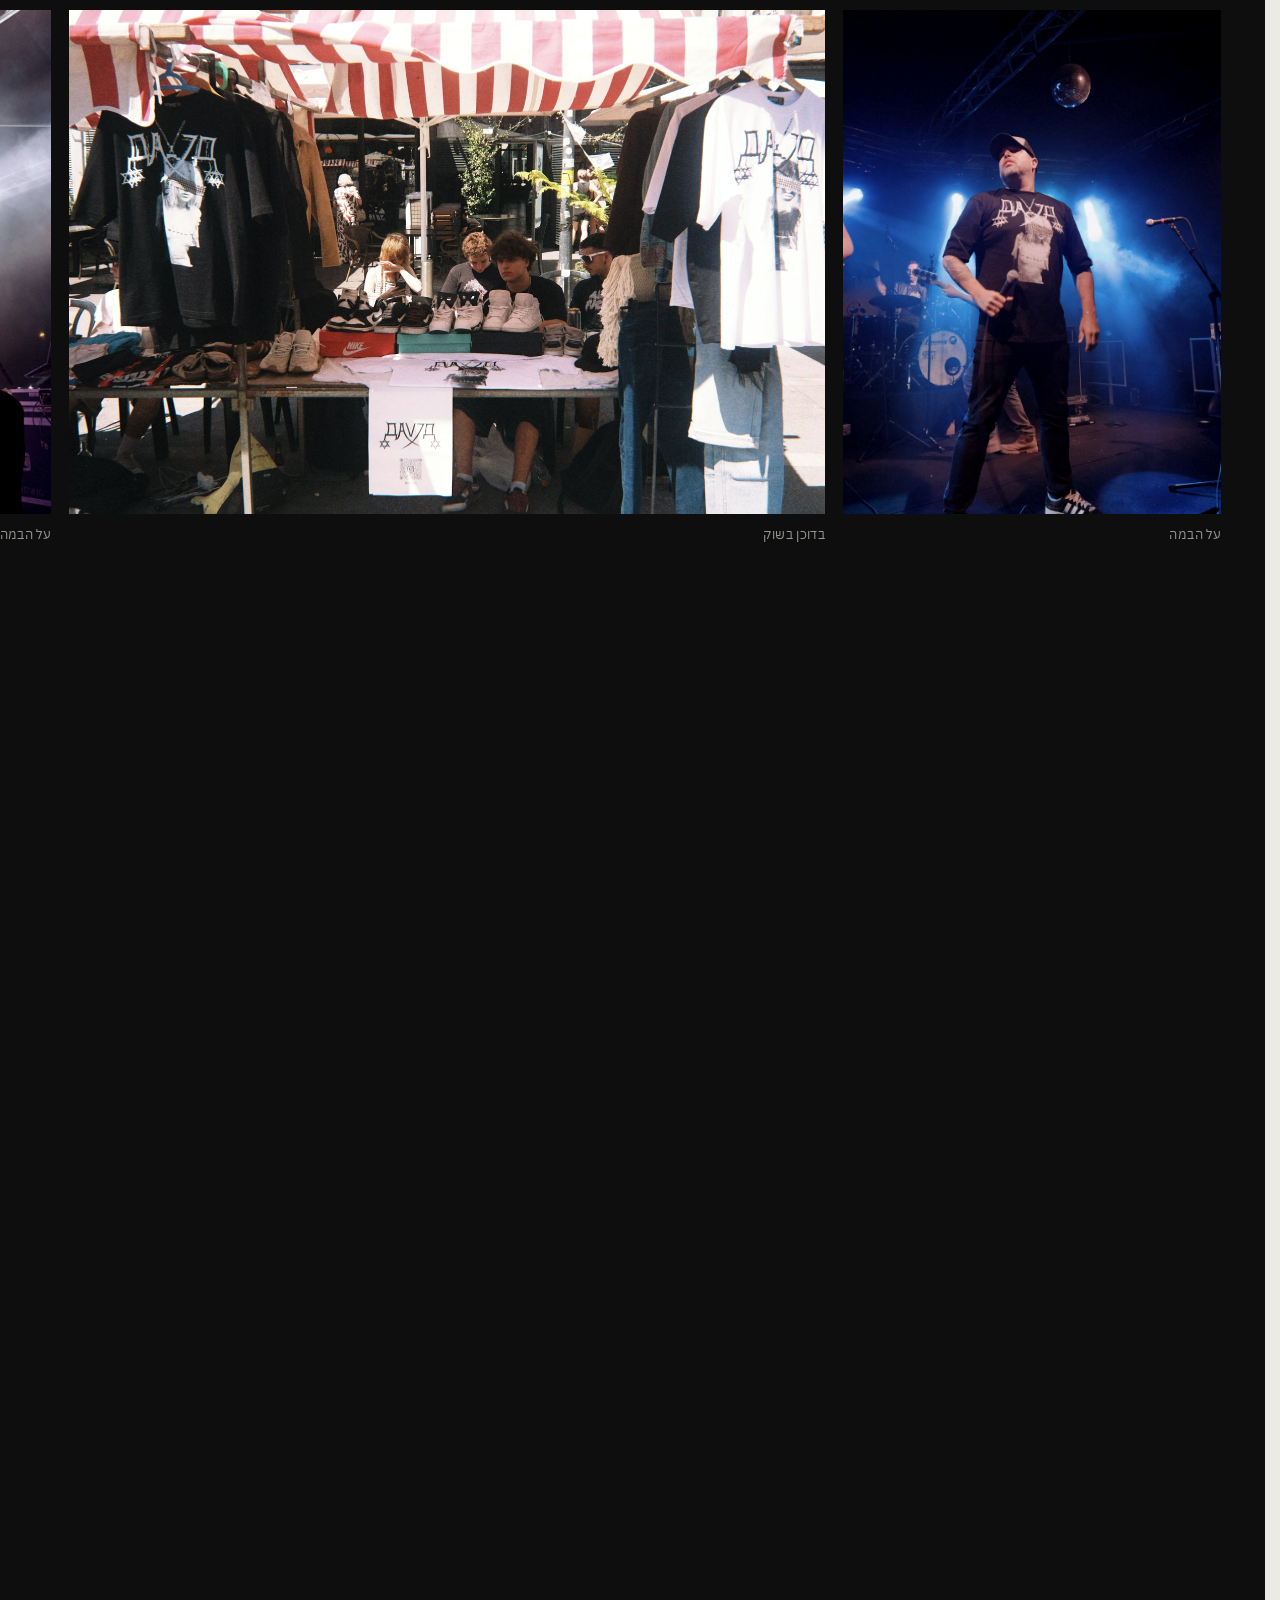
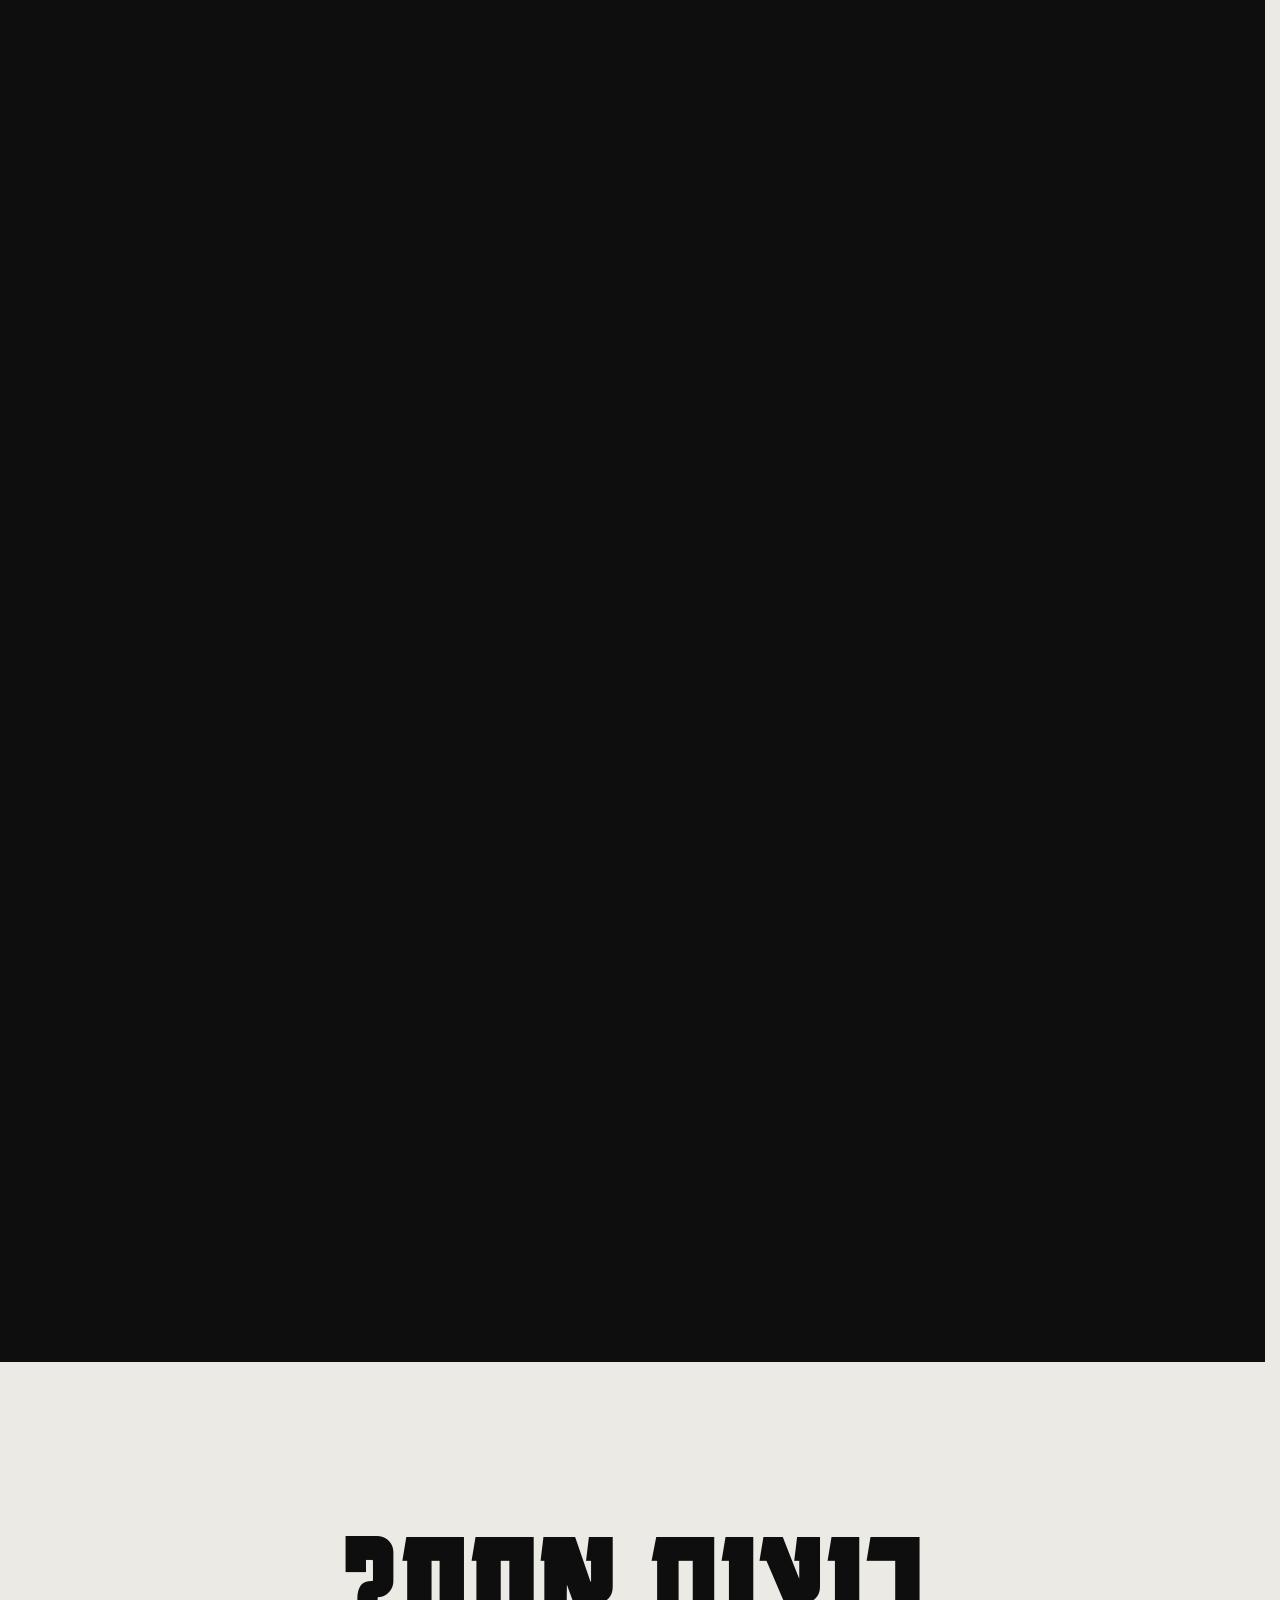
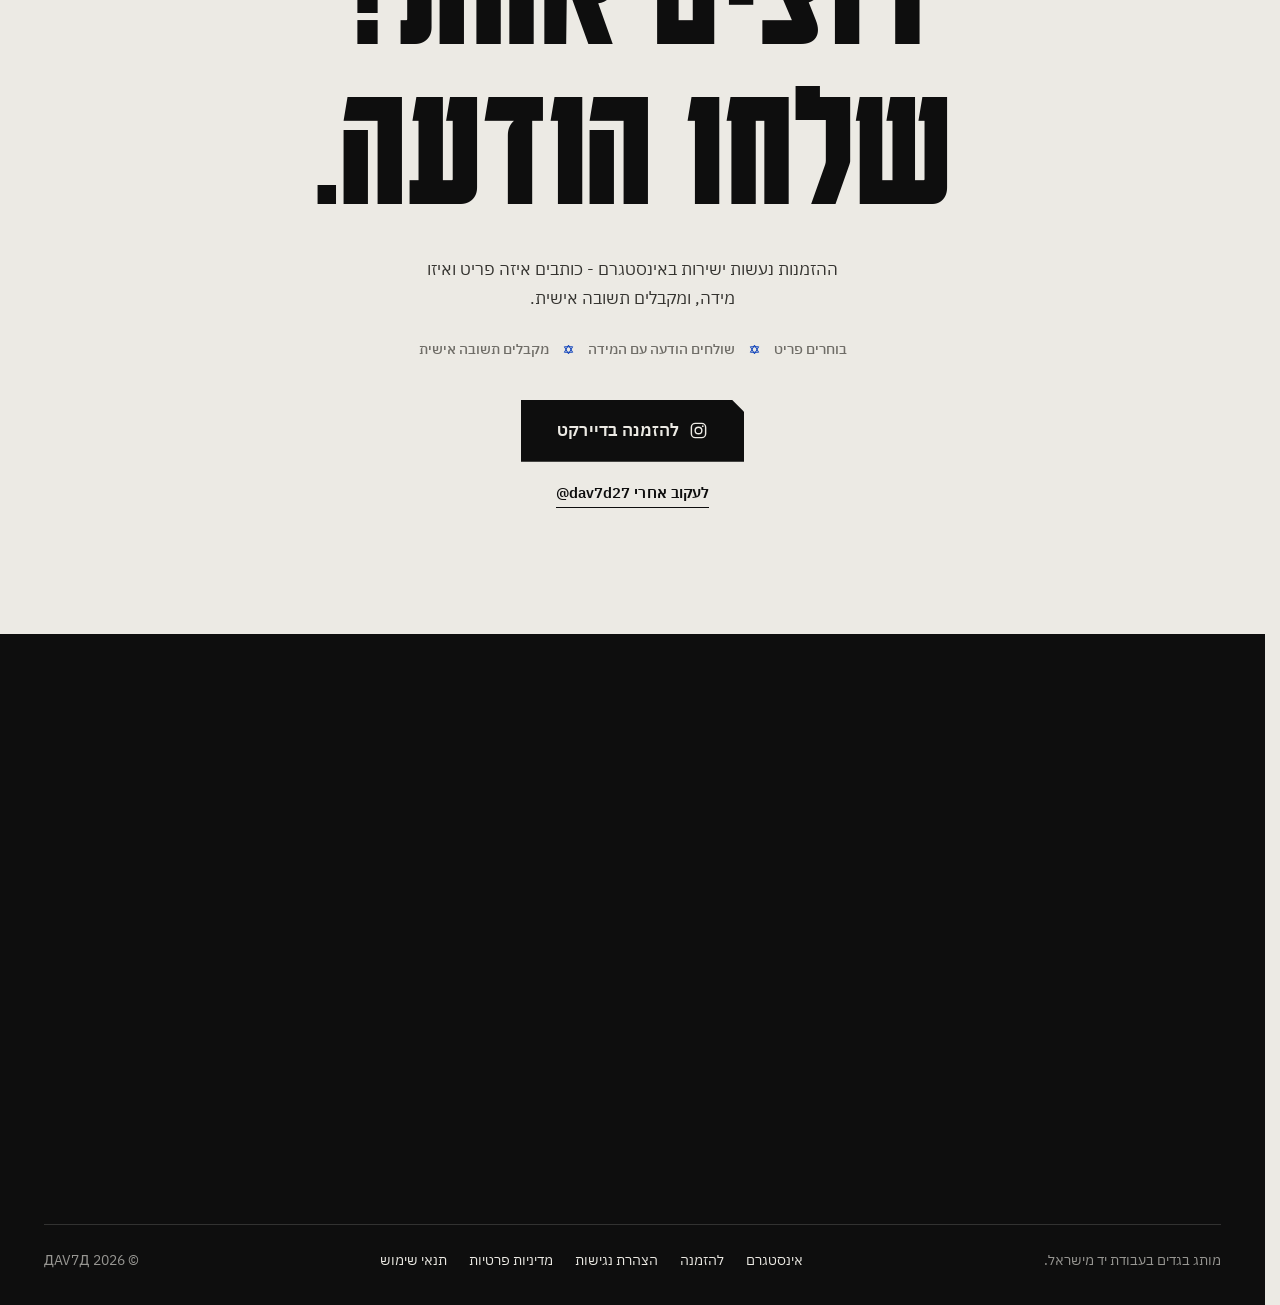
==== commit 23afa057: "פס המילים: מגן הדוד מהלוגו, הלוגו בקו נקי ובלוק לבן - המפרידים בין הבלוקים הם עכשיו אשכול מגני הדוד " ====
--- a/index.html
+++ b/index.html
@@ -21,7 +21,7 @@
 
 <link rel="preload" href="assets/fonts/karantina-700-hebrew.woff2" as="font" type="font/woff2" crossorigin>
 <link rel="stylesheet" href="assets/fonts.css?v=1">
-<link rel="stylesheet" href="assets/styles.css?v=8">
+<link rel="stylesheet" href="assets/styles.css?v=9">
 <link rel="stylesheet" href="assets/a11y.css?v=1">
 <script src="assets/a11y.js?v=1"></script>
 <script src="assets/app.js?v=5" defer></script>
@@ -132,7 +132,7 @@
   <!-- ===================== VELOCITY BAND ===================== -->
   <div class="band" aria-hidden="true">
     <div class="band__track" id="bandTrack">
-      <span>נתפר ביד</span><b></b><span>מודפס בארץ</span><b></b><span>מלאי מוגבל</span><b></b><img class="band__logo" src="assets/img/logo_ink.png" alt="" width="685" height="305"><b></b>
+      <span>נתפר ביד</span><img class="band__star" src="assets/img/star_band.png" alt="" width="149" height="104"><span class="o">מודפס בארץ</span><img class="band__star" src="assets/img/star_band.png" alt="" width="149" height="104"><span>מלאי מוגבל</span><img class="band__star" src="assets/img/star_band.png" alt="" width="149" height="104"><img class="band__logo" src="assets/img/logo_line.png" alt="" width="751" height="385"><img class="band__star" src="assets/img/star_band.png" alt="" width="149" height="104">
     </div>
   </div>
 
--- a/assets/styles.css
+++ b/assets/styles.css
@@ -270,8 +270,8 @@
 .band__track{display:flex;align-items:center;gap:clamp(22px,3vw,44px);width:max-content;will-change:transform}
 .band__track span{direction:rtl;font-family:var(--disp);font-weight:700;font-size:clamp(66px,9.4vw,156px);line-height:.9;white-space:nowrap;padding-top:.06em}
 .band__logo{flex:none;height:clamp(64px,9vw,150px);width:auto}
-.band__track b{flex:none;width:clamp(30px,3.6vw,58px);aspect-ratio:1;background:center/contain no-repeat
-  url("data:image/svg+xml,%3Csvg xmlns='http://www.w3.org/2000/svg' viewBox='0 0 24 24' fill='none' stroke='%230038B8' stroke-width='1.7' stroke-linejoin='round'%3E%3Cpath d='M12 2.5 21 18H3z'/%3E%3Cpath d='M12 21.5 3 6h18z'/%3E%3C/svg%3E")}
+.band__star{flex:none;height:clamp(40px,4.8vw,78px);width:auto}
+.band__track span.o{color:#fff;-webkit-text-stroke:1.6px var(--ink);paint-order:stroke fill}
 
 /* headings split into letters that rise out of a mask */
 .split .w{display:inline-block;overflow:hidden;vertical-align:top;padding-bottom:.1em;margin-bottom:-.1em}
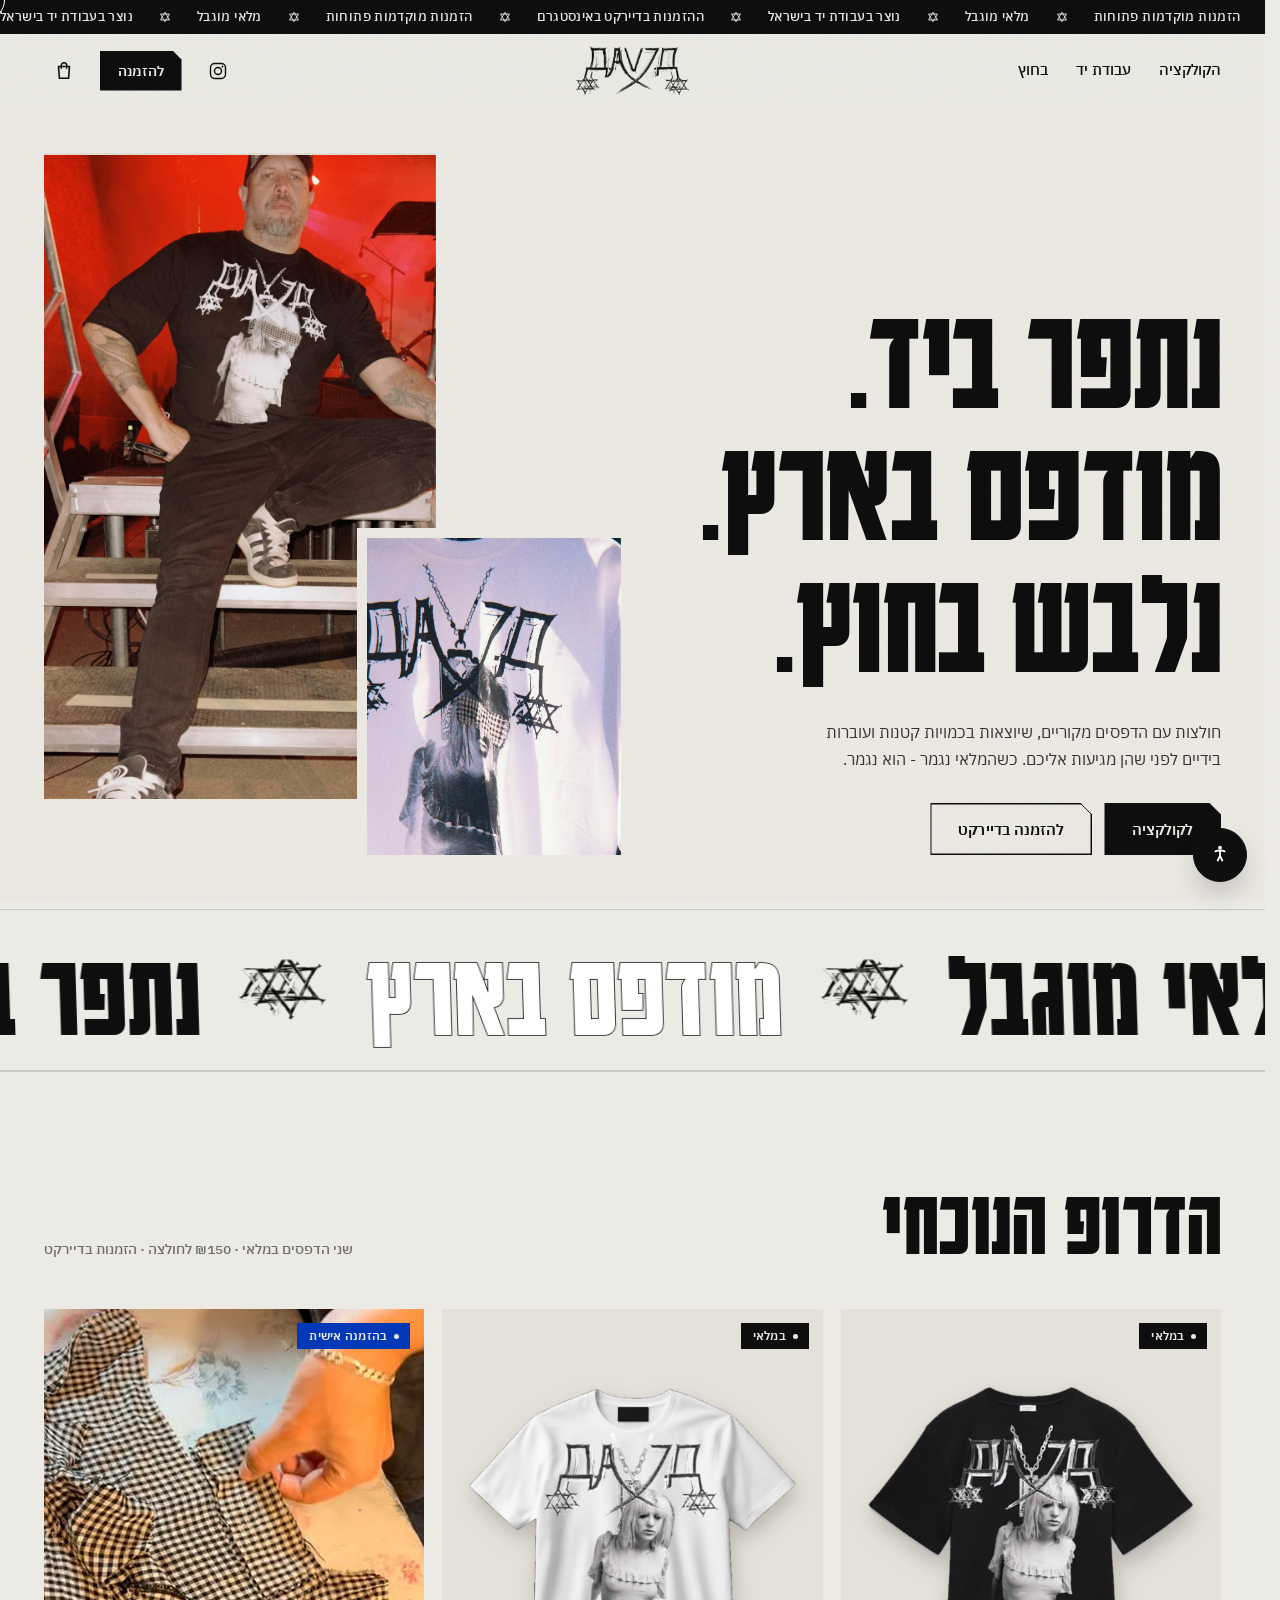
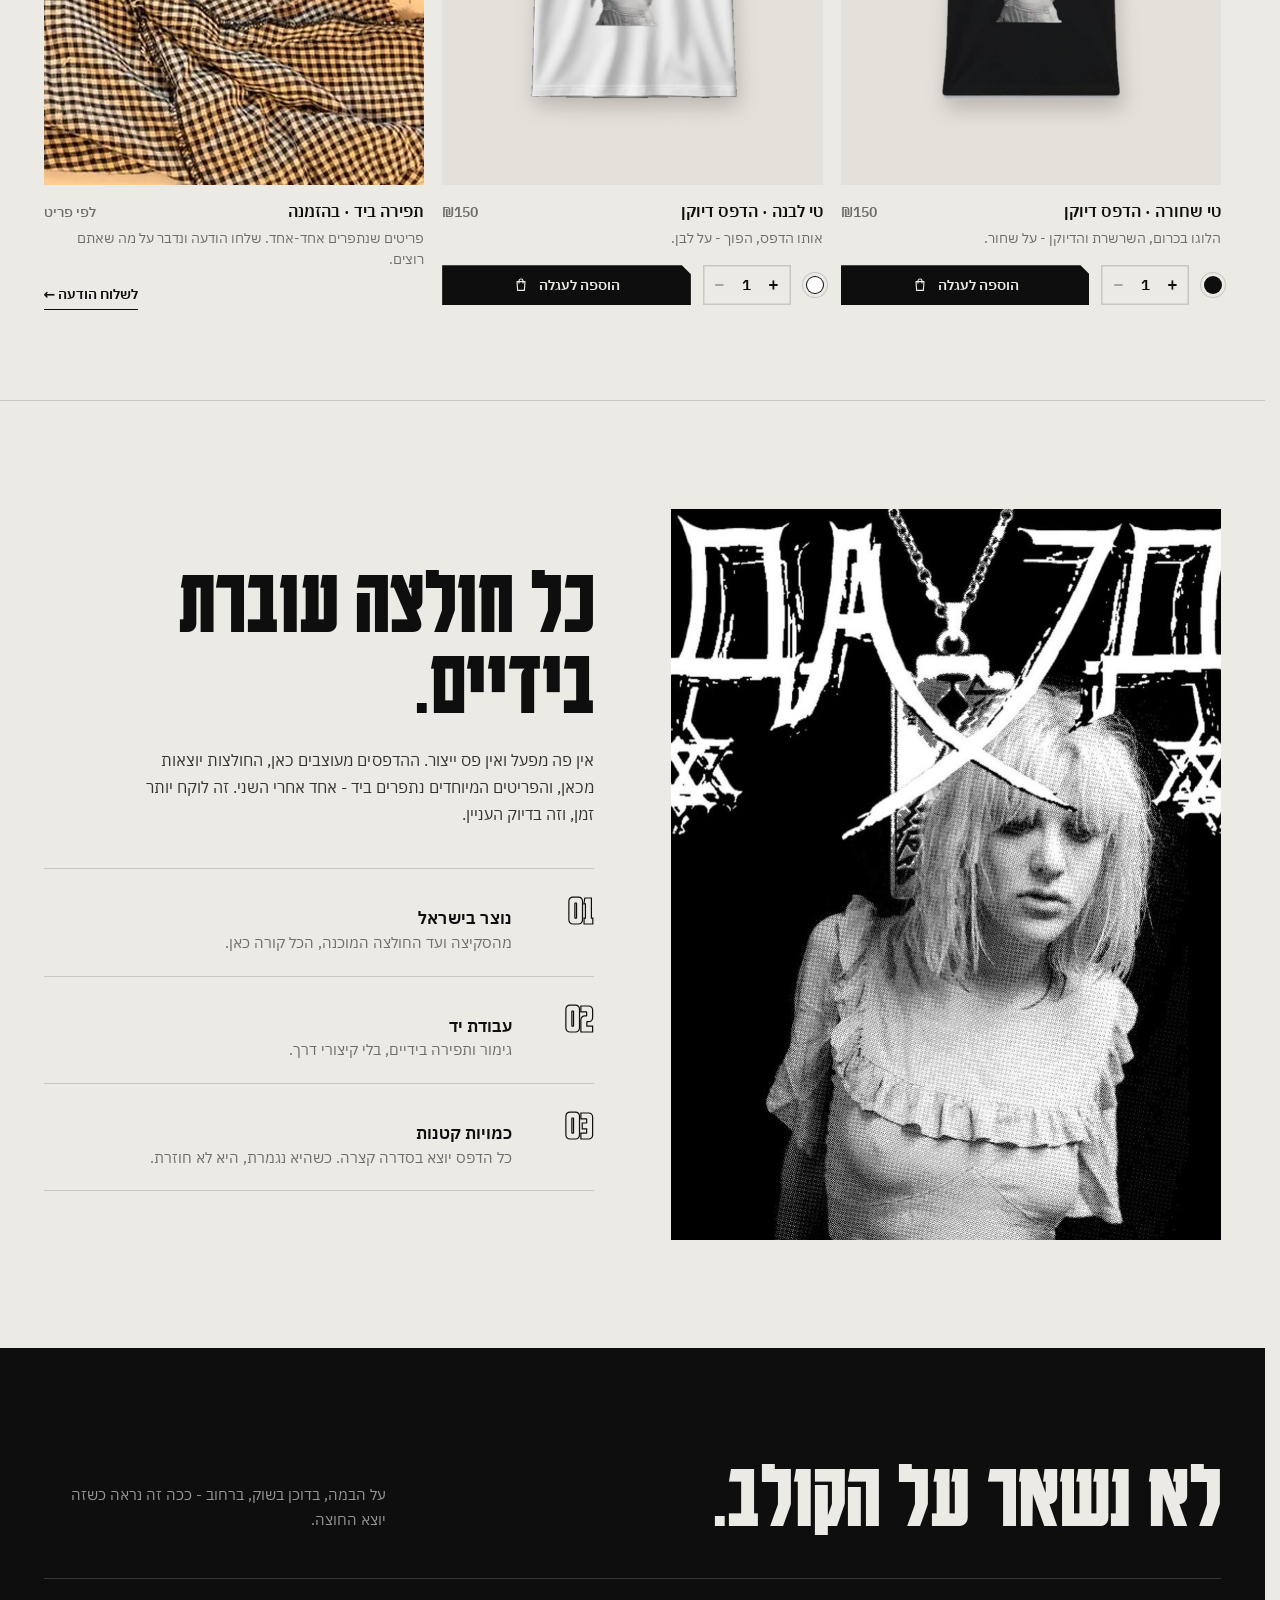
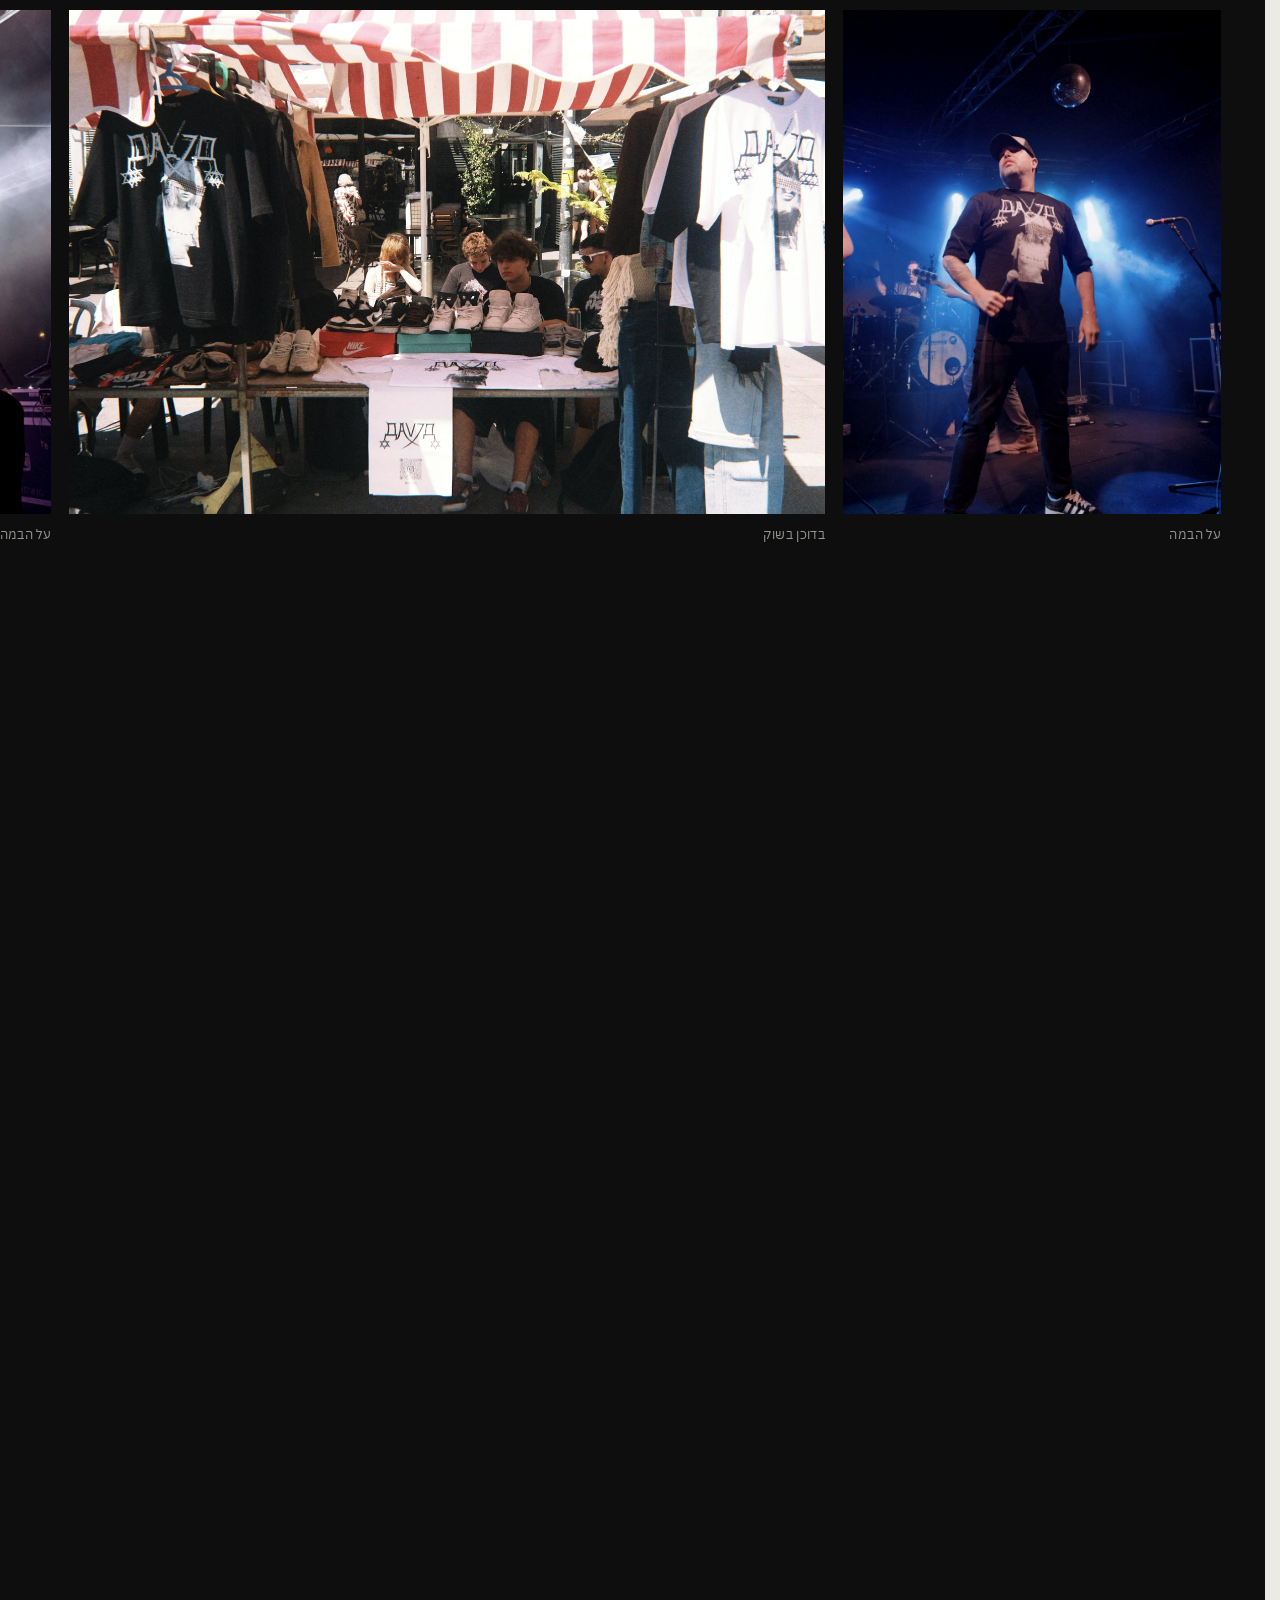
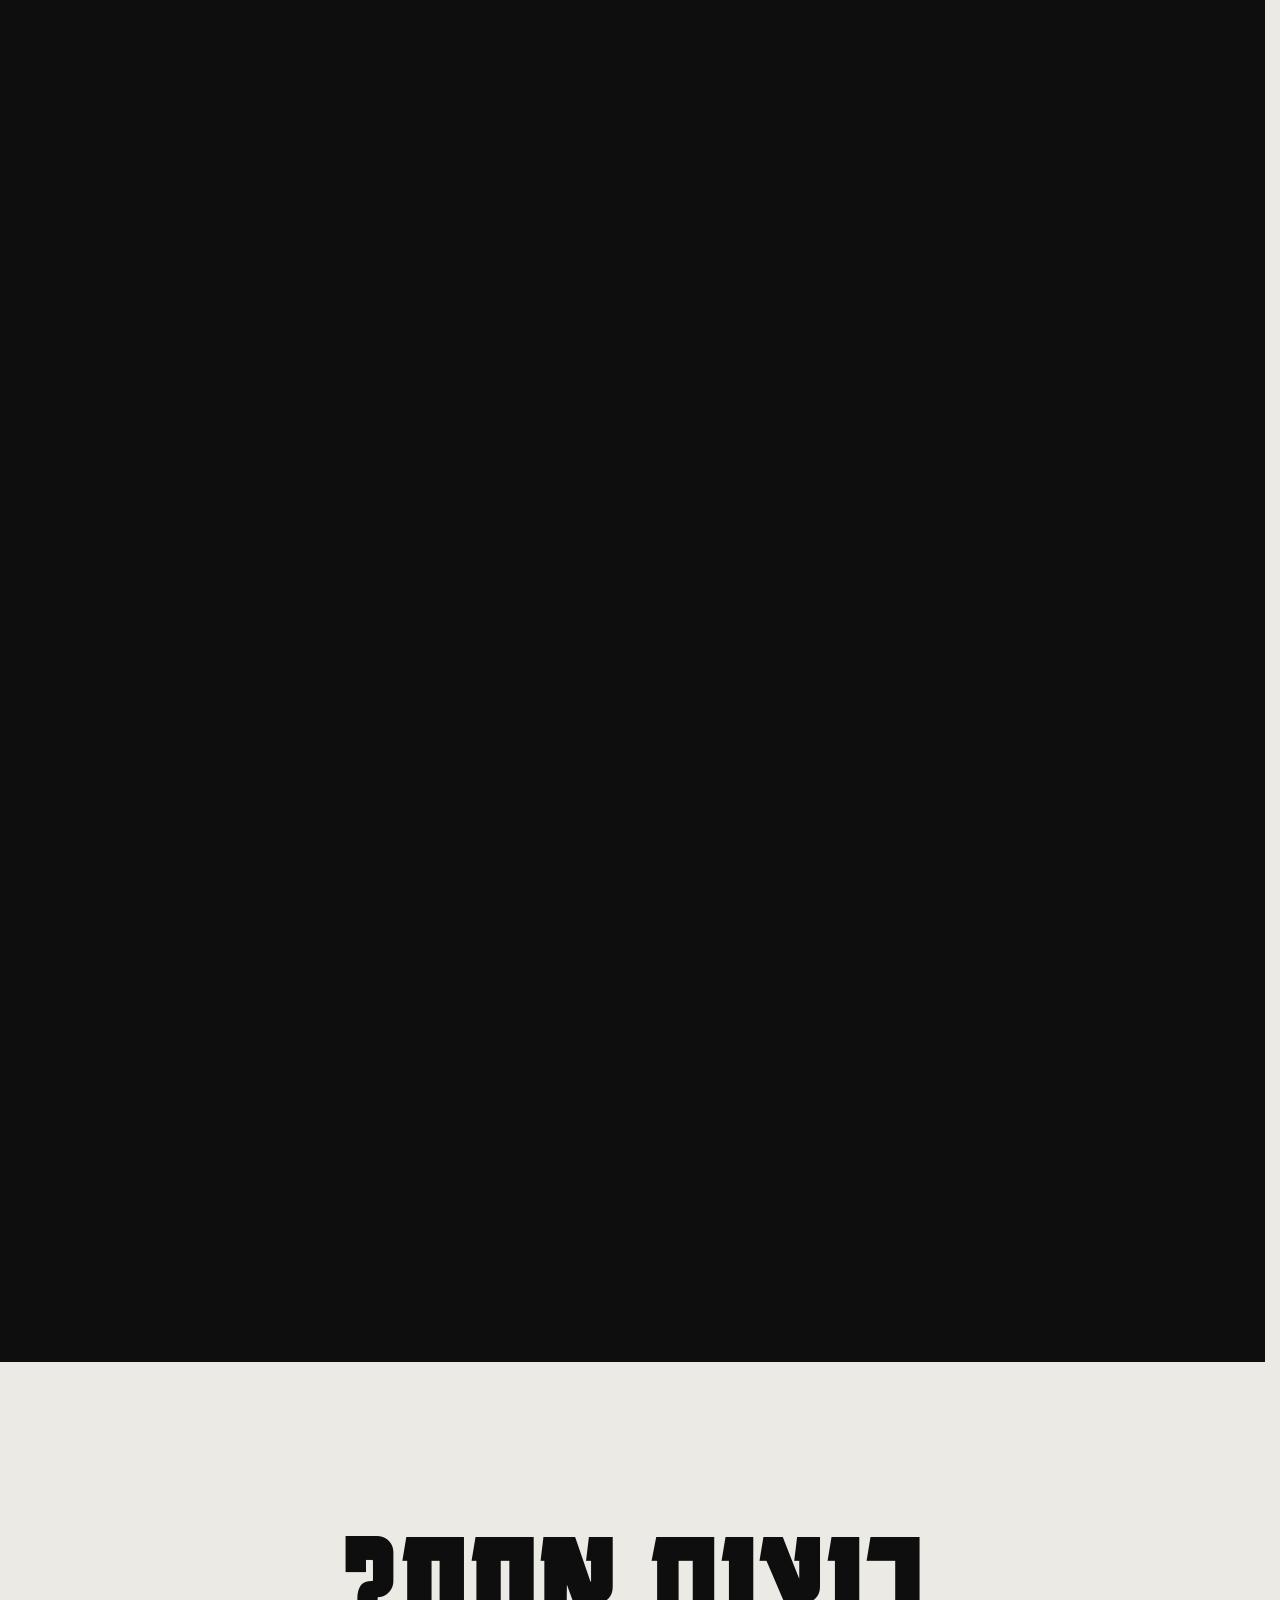
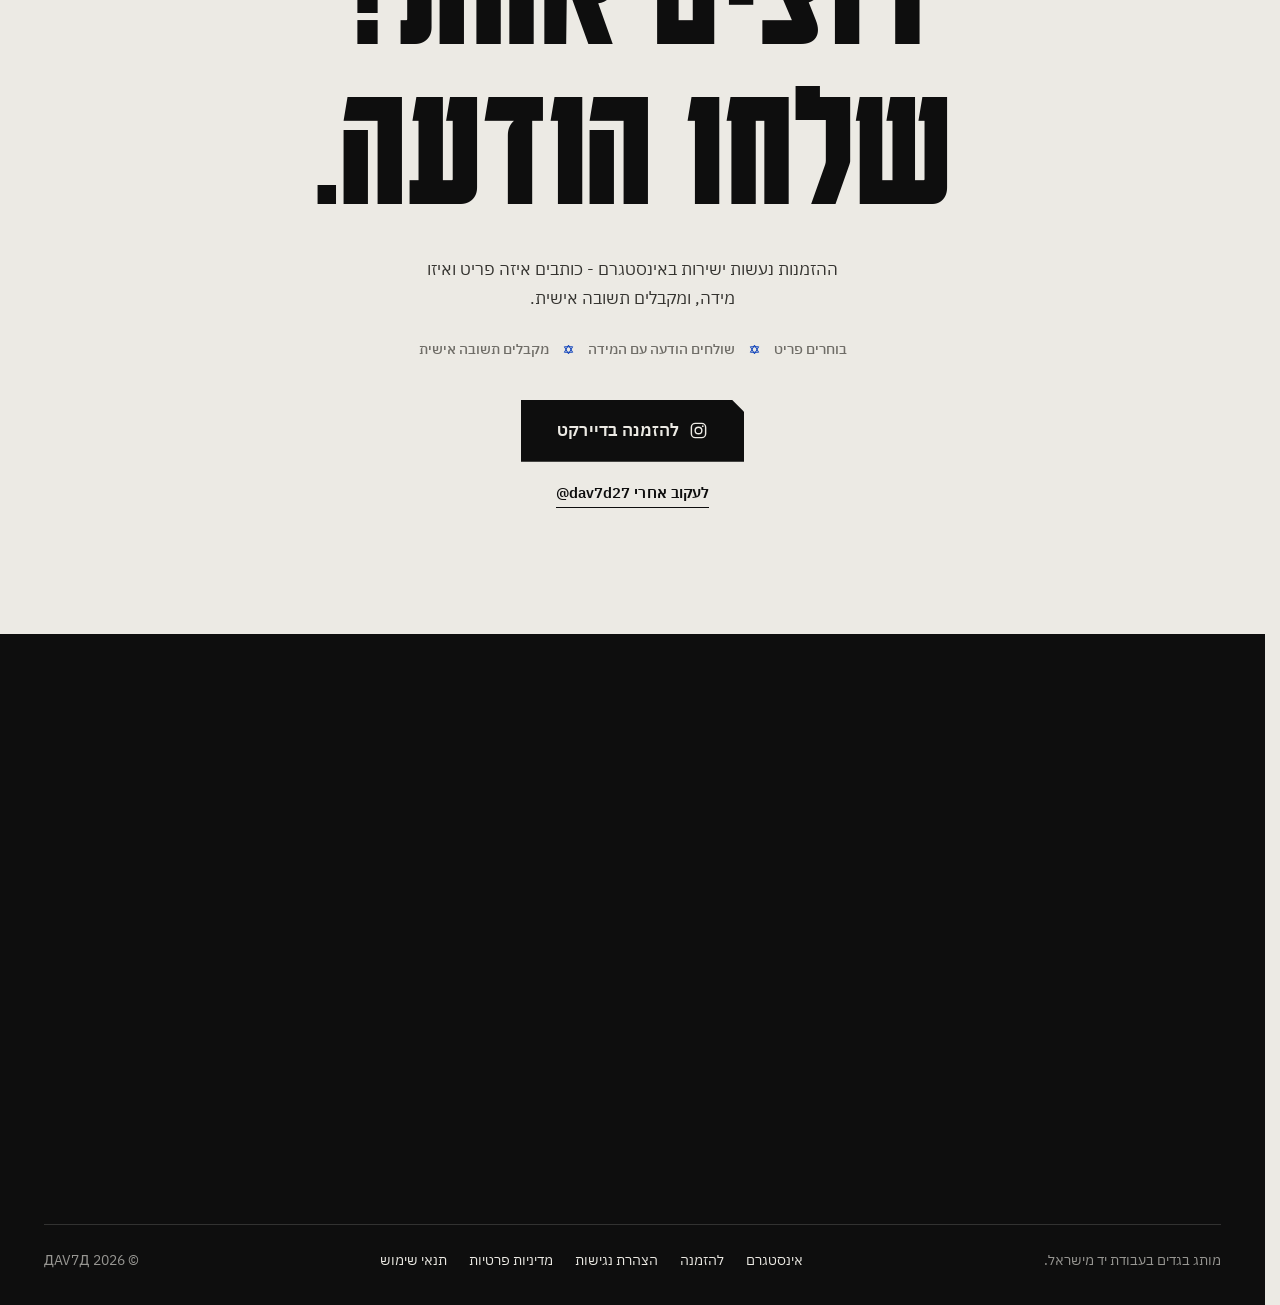
==== commit fb5976f4: "Drop: add-to-cart with quantity, nav cart and a demo checkout Both tees get a quantity stepper and a" ====
--- a/index.html
+++ b/index.html
@@ -21,10 +21,10 @@
 
 <link rel="preload" href="assets/fonts/karantina-700-hebrew.woff2" as="font" type="font/woff2" crossorigin>
 <link rel="stylesheet" href="assets/fonts.css?v=1">
-<link rel="stylesheet" href="assets/styles.css?v=9">
+<link rel="stylesheet" href="assets/styles.css?v=10">
 <link rel="stylesheet" href="assets/a11y.css?v=1">
 <script src="assets/a11y.js?v=1"></script>
-<script src="assets/app.js?v=5" defer></script>
+<script src="assets/app.js?v=6" defer></script>
 <noscript><style>.ldr{display:none}.rise{opacity:1!important;transform:none!important}.clip>img{clip-path:none!important}.ln>i{transform:none!important}.brand img{opacity:1!important}</style></noscript>
 </head>
 <body>
@@ -144,36 +144,38 @@
     </header>
 
     <div class="grid" id="grid">
-      <article class="prod rise" data-cursor="₪150 · להזמנה">
-        <a class="prod__media" href="https://ig.me/m/altman5283" target="_blank" rel="noopener" aria-label="להזמנת הטי השחורה, 150 שקלים, בדיירקט">
+      <article class="prod rise" data-sku="black">
+        <div class="prod__media" data-cursor="₪150">
           <img class="prod__img" src="assets/img/t-black.jpg" alt="חולצת ДAV7Д שחורה עם הדפס הלוגו, השרשרת, מגני הדוד והדיוקן" loading="lazy">
           <img class="prod__img prod__img--alt" src="assets/img/p-black.jpg" alt="" loading="lazy">
           <span class="prod__sheen" aria-hidden="true"></span>
           <span class="tag">במלאי</span>
-        </a>
+        </div>
         <div class="prod__info">
           <div class="prod__row"><h3>טי שחורה · הדפס דיוקן</h3><p class="prod__price">₪150</p></div>
           <p>הלוגו בכרום, השרשרת והדיוקן - על שחור.</p>
-          <div class="prod__row prod__row--end">
+          <div class="prod__buy">
             <span class="swatch swatch--black" aria-label="צבע: שחור"></span>
-            <a class="prod__cta" href="https://ig.me/m/altman5283" target="_blank" rel="noopener">להזמנה <span aria-hidden="true">←</span></a>
+            <div class="qty" role="group" aria-label="כמות"><button type="button" data-step="1" aria-label="הוספת יחידה">+</button><span class="qty__n" aria-live="polite">1</span><button type="button" data-step="-1" aria-label="הפחתת יחידה">−</button></div>
+            <button type="button" class="btn btn--ink btn--sm prod__add" data-add="black"><span class="prod__add-t">הוספה לעגלה</span><svg viewBox="0 0 24 24" width="16" height="16" aria-hidden="true"><path d="M6 7h12l-1 13H7L6 7z" stroke="currentColor" stroke-width="1.7" fill="none" stroke-linejoin="round"/><path d="M9 9V6a3 3 0 0 1 6 0v3" stroke="currentColor" stroke-width="1.7" fill="none" stroke-linecap="round"/></svg></button>
           </div>
         </div>
       </article>
 
-      <article class="prod rise" data-cursor="₪150 · להזמנה">
-        <a class="prod__media" href="https://ig.me/m/altman5283" target="_blank" rel="noopener" aria-label="להזמנת הטי הלבנה, 150 שקלים, בדיירקט">
+      <article class="prod rise" data-sku="white">
+        <div class="prod__media" data-cursor="₪150">
           <img class="prod__img" src="assets/img/t-white.jpg" alt="חולצת ДAV7Д לבנה עם הדפס הלוגו, השרשרת, מגני הדוד והדיוקן" loading="lazy">
           <img class="prod__img prod__img--alt" src="assets/img/p-white.jpg" alt="" loading="lazy">
           <span class="prod__sheen" aria-hidden="true"></span>
           <span class="tag">במלאי</span>
-        </a>
+        </div>
         <div class="prod__info">
           <div class="prod__row"><h3>טי לבנה · הדפס דיוקן</h3><p class="prod__price">₪150</p></div>
           <p>אותו הדפס, הפוך - על לבן.</p>
-          <div class="prod__row prod__row--end">
+          <div class="prod__buy">
             <span class="swatch swatch--white" aria-label="צבע: לבן"></span>
-            <a class="prod__cta" href="https://ig.me/m/altman5283" target="_blank" rel="noopener">להזמנה <span aria-hidden="true">←</span></a>
+            <div class="qty" role="group" aria-label="כמות"><button type="button" data-step="1" aria-label="הוספת יחידה">+</button><span class="qty__n" aria-live="polite">1</span><button type="button" data-step="-1" aria-label="הפחתת יחידה">−</button></div>
+            <button type="button" class="btn btn--ink btn--sm prod__add" data-add="white"><span class="prod__add-t">הוספה לעגלה</span><svg viewBox="0 0 24 24" width="16" height="16" aria-hidden="true"><path d="M6 7h12l-1 13H7L6 7z" stroke="currentColor" stroke-width="1.7" fill="none" stroke-linejoin="round"/><path d="M9 9V6a3 3 0 0 1 6 0v3" stroke="currentColor" stroke-width="1.7" fill="none" stroke-linecap="round"/></svg></button>
           </div>
         </div>
       </article>
--- a/assets/styles.css
+++ b/assets/styles.css
@@ -295,6 +295,66 @@
 .swatch--white{background:#fff}
 .dots{display:none}
 
+/* ---------- shop: add to cart + cart drawer ---------- */
+.prod__buy{display:flex;align-items:center;gap:12px;margin-top:12px}
+.prod__buy .swatch{flex:none;margin-inline-end:4px}
+.qty{display:inline-flex;align-items:center;flex:none;height:40px;box-shadow:inset 0 0 0 1.5px var(--line)}
+.qty button{width:34px;height:40px;background:none;border:0;cursor:pointer;font:500 18px/1 var(--body);color:var(--ink);transition:color .25s}
+.qty button:hover{color:var(--blue)}
+.qty button:disabled{opacity:.3;cursor:default;color:var(--ink)}
+.qty__n{min-width:20px;text-align:center;font-weight:600;font-size:15px;font-variant-numeric:tabular-nums}
+.prod__add{flex:1;min-width:0}
+.prod__add svg{flex:none}
+.prod__add.is-added{background-color:var(--blue)}
+
+.nav__cart{position:relative;display:grid;place-items:center;width:40px;height:40px;background:none;border:0;cursor:pointer;color:var(--ink);transition:color .3s}
+.nav__cart:hover{color:var(--blue)}
+.nav__cart-n{position:absolute;top:2px;left:0;min-width:18px;height:18px;padding:0 5px;display:grid;place-items:center;
+  font:600 11px/1 var(--body);color:var(--paper);background:var(--blue);border-radius:9px;transform:scale(0);transition:transform .4s var(--out)}
+.nav__cart.has-items .nav__cart-n{transform:scale(1)}
+.nav__cart.bump{animation:cartbump .55s var(--out)}
+@keyframes cartbump{35%{transform:scale(1.25) rotate(-10deg)}}
+.cart-ov{position:fixed;inset:0;z-index:170;background:rgba(14,14,14,.42);opacity:0;visibility:hidden;transition:opacity .45s,visibility .45s}
+.cart-ov.is-open{opacity:1;visibility:visible}
+.cart{position:fixed;top:0;bottom:0;left:0;z-index:180;width:min(440px,100%);display:flex;flex-direction:column;
+  background:var(--paper);box-shadow:24px 0 70px -30px rgba(0,0,0,.45);transform:translateX(-102%);visibility:hidden;
+  transition:transform .6s var(--out),visibility .6s}
+.cart.is-open{transform:none;visibility:visible}
+.cart__head{display:flex;align-items:flex-end;justify-content:space-between;gap:12px;padding:22px var(--gut) 18px;border-bottom:1px solid var(--line)}
+.cart__head h2{font-family:var(--disp);font-weight:700;font-size:64px;line-height:.8;padding-top:.1em}
+.cart__head h2 span{font-family:var(--body);font-size:15px;font-weight:500;color:var(--ink-3);vertical-align:top;margin-inline-start:6px}
+.cart__x{width:42px;height:42px;display:grid;place-items:center;background:none;border:0;cursor:pointer;color:var(--ink);box-shadow:inset 0 0 0 1.5px var(--line);transition:transform .4s var(--out),box-shadow .3s}
+.cart__x:hover{transform:rotate(90deg);box-shadow:inset 0 0 0 1.5px var(--ink)}
+.cart__body{flex:1;overflow-y:auto;overscroll-behavior:contain;padding:4px var(--gut)}
+.cart__list{list-style:none;margin:0;padding:0}
+.cart__item{display:grid;grid-template-columns:78px 1fr auto;gap:16px;padding:18px 0;border-bottom:1px solid var(--line)}
+.cart__item img{width:78px;aspect-ratio:4/5;object-fit:cover;background:var(--paper-2)}
+.cart__item b{display:block;font-size:15px;font-weight:600;line-height:1.35}
+.cart__item small{display:block;margin-top:2px;font-size:13px;color:var(--ink-3)}
+.cart__item .qty{height:34px;margin-top:10px}.cart__item .qty button{width:30px;height:34px;font-size:16px}
+.cart__side{display:flex;flex-direction:column;align-items:flex-end;justify-content:space-between}
+.cart__line{font-size:16px;font-weight:600;font-variant-numeric:tabular-nums}
+.cart__rm{background:none;border:0;padding:4px 0;cursor:pointer;font:500 13px/1 var(--body);color:var(--ink-3);border-bottom:1px solid currentColor}
+.cart__rm:hover{color:var(--ink)}
+.cart__empty{padding:70px 0 30px;text-align:center}
+.cart__empty b{display:block;font-family:var(--disp);font-weight:700;font-size:56px;line-height:.9}
+.cart__empty p{margin:10px 0 26px;color:var(--ink-3);font-size:15px}
+.cart__foot{padding:18px var(--gut) calc(22px + env(safe-area-inset-bottom));border-top:1px solid var(--ink)}
+.cart__row{display:flex;align-items:baseline;justify-content:space-between;font-size:14.5px;color:var(--ink-2)}
+.cart__row b{font-weight:600;color:var(--ink);font-variant-numeric:tabular-nums}
+.cart__row--total{margin:10px 0 18px;color:var(--ink);font-weight:600;font-size:16px}
+.cart__row--total b{font-family:var(--disp);font-size:52px;line-height:.8;font-weight:700}
+.cart__go{width:100%}
+.cart[data-empty="1"] .cart__foot,.cart[data-empty="0"] .cart__empty{display:none}
+.cart-fly{position:fixed;z-index:190;pointer-events:none;object-fit:cover}
+body.cart-on .a11y-btn{opacity:0;pointer-events:none}
+@media (max-width:760px){
+  .prod__buy{gap:8px}
+  .prod__buy .swatch{display:none}
+  .prod__add{padding:0 12px;font-size:13.5px}
+  .cart__head h2{font-size:54px}
+}
+
 /* field progress */
 .field__bar{display:flex;align-items:center;gap:16px;margin:0 var(--gut) clamp(22px,3.4vh,34px)}
 .field__bar::before{content:'';flex:1;height:1.5px;background:rgba(236,234,228,.18)}
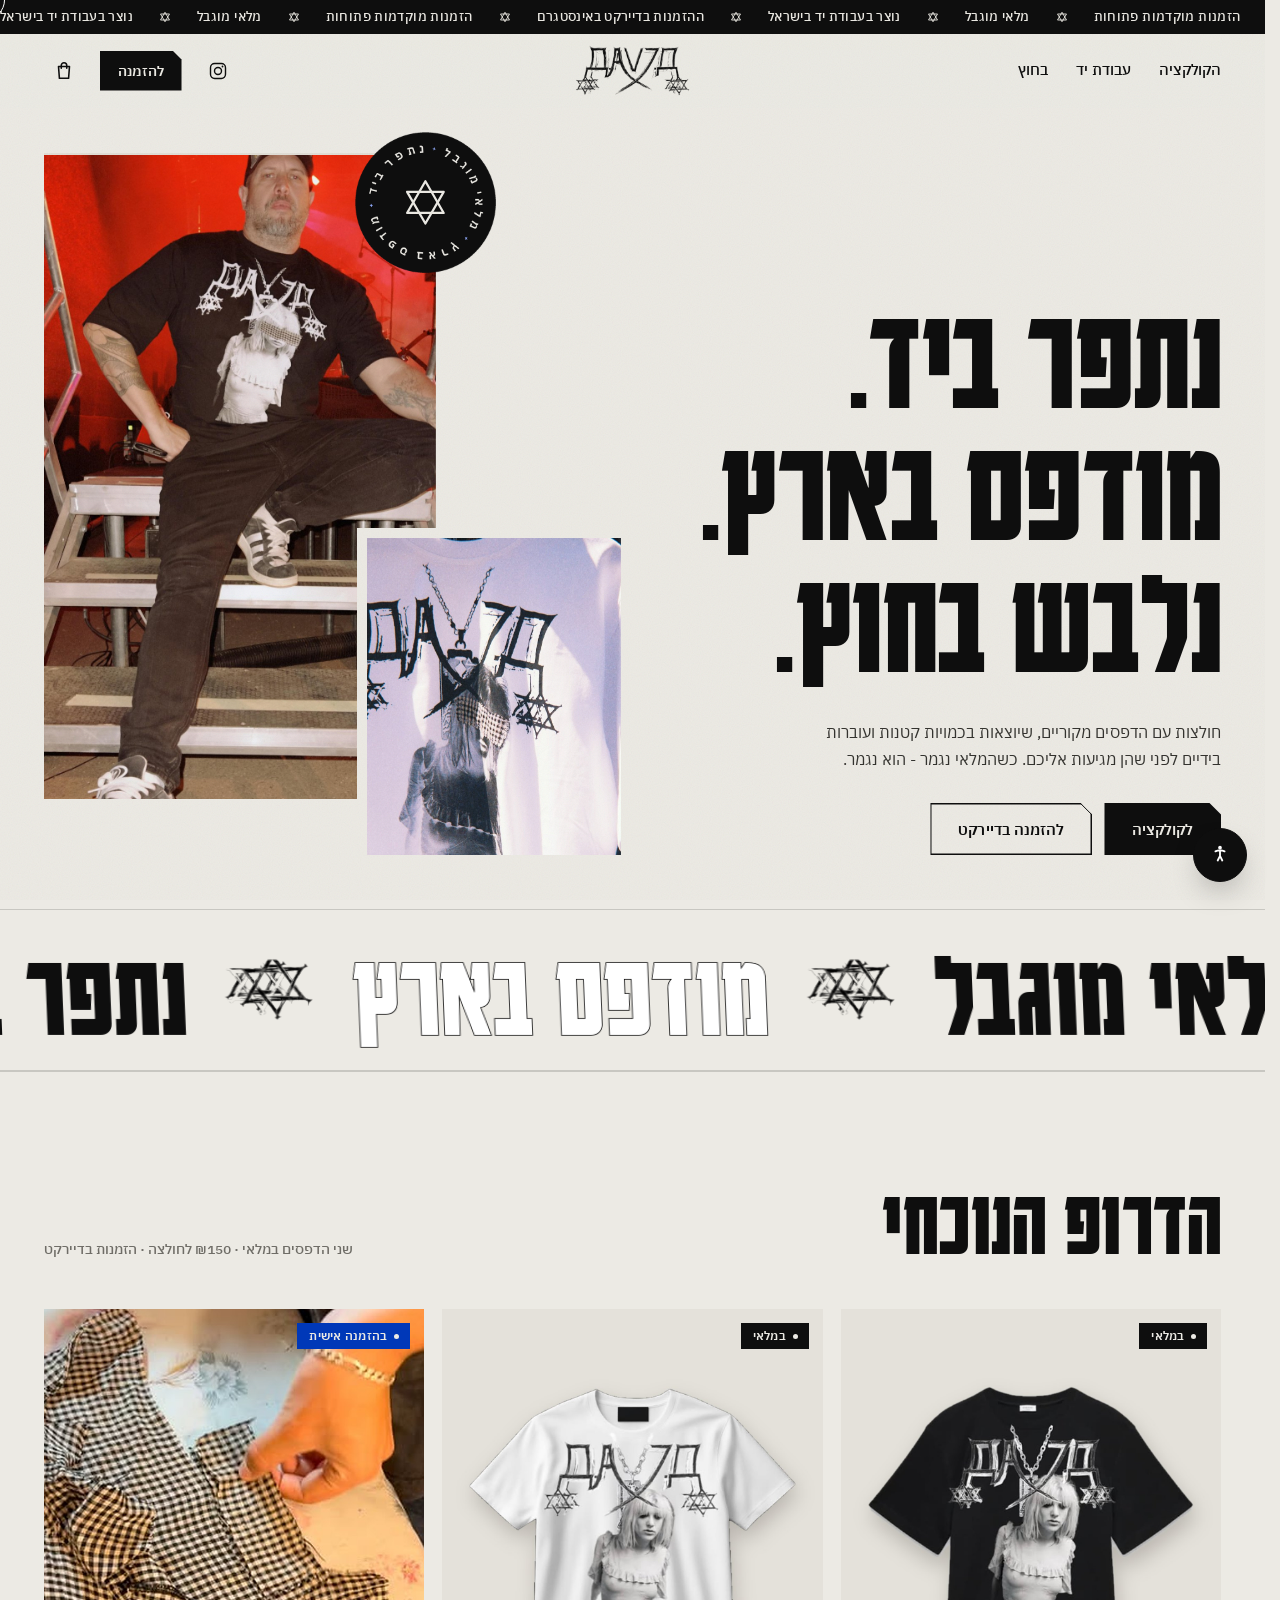
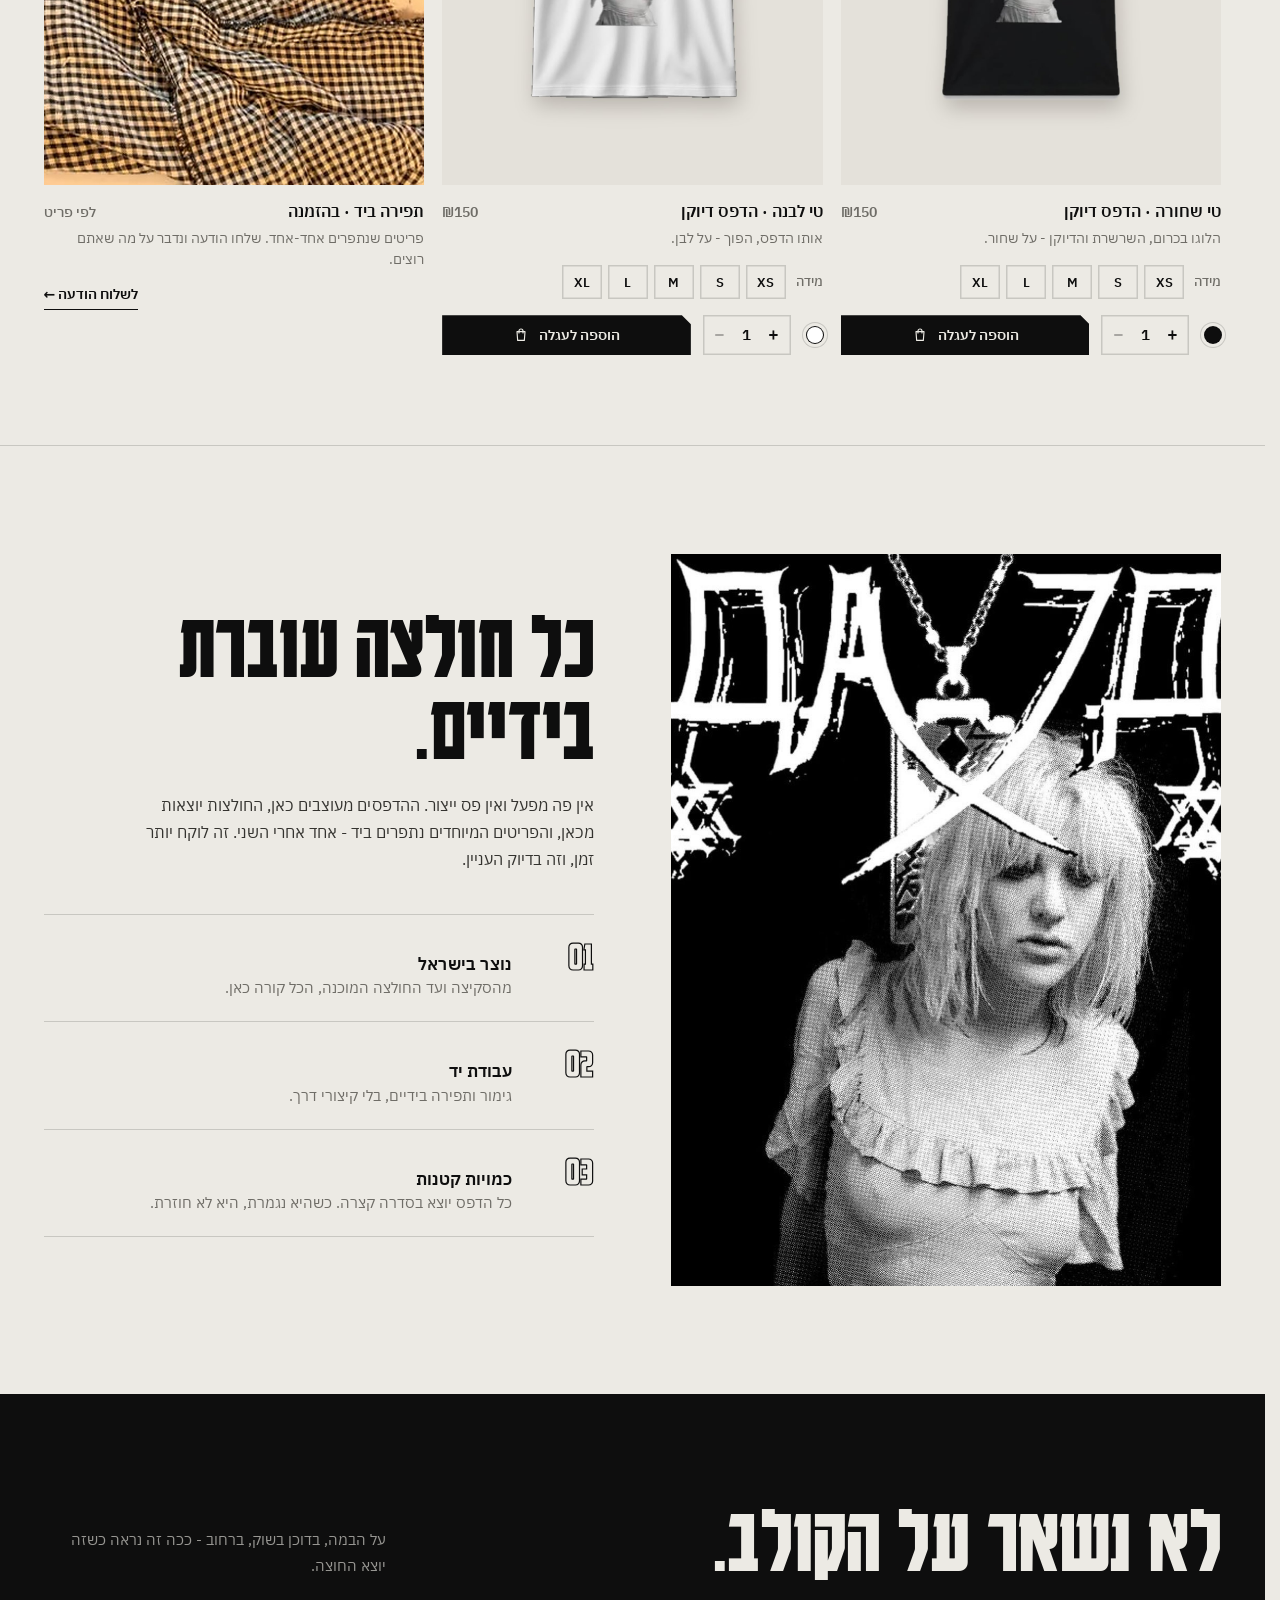
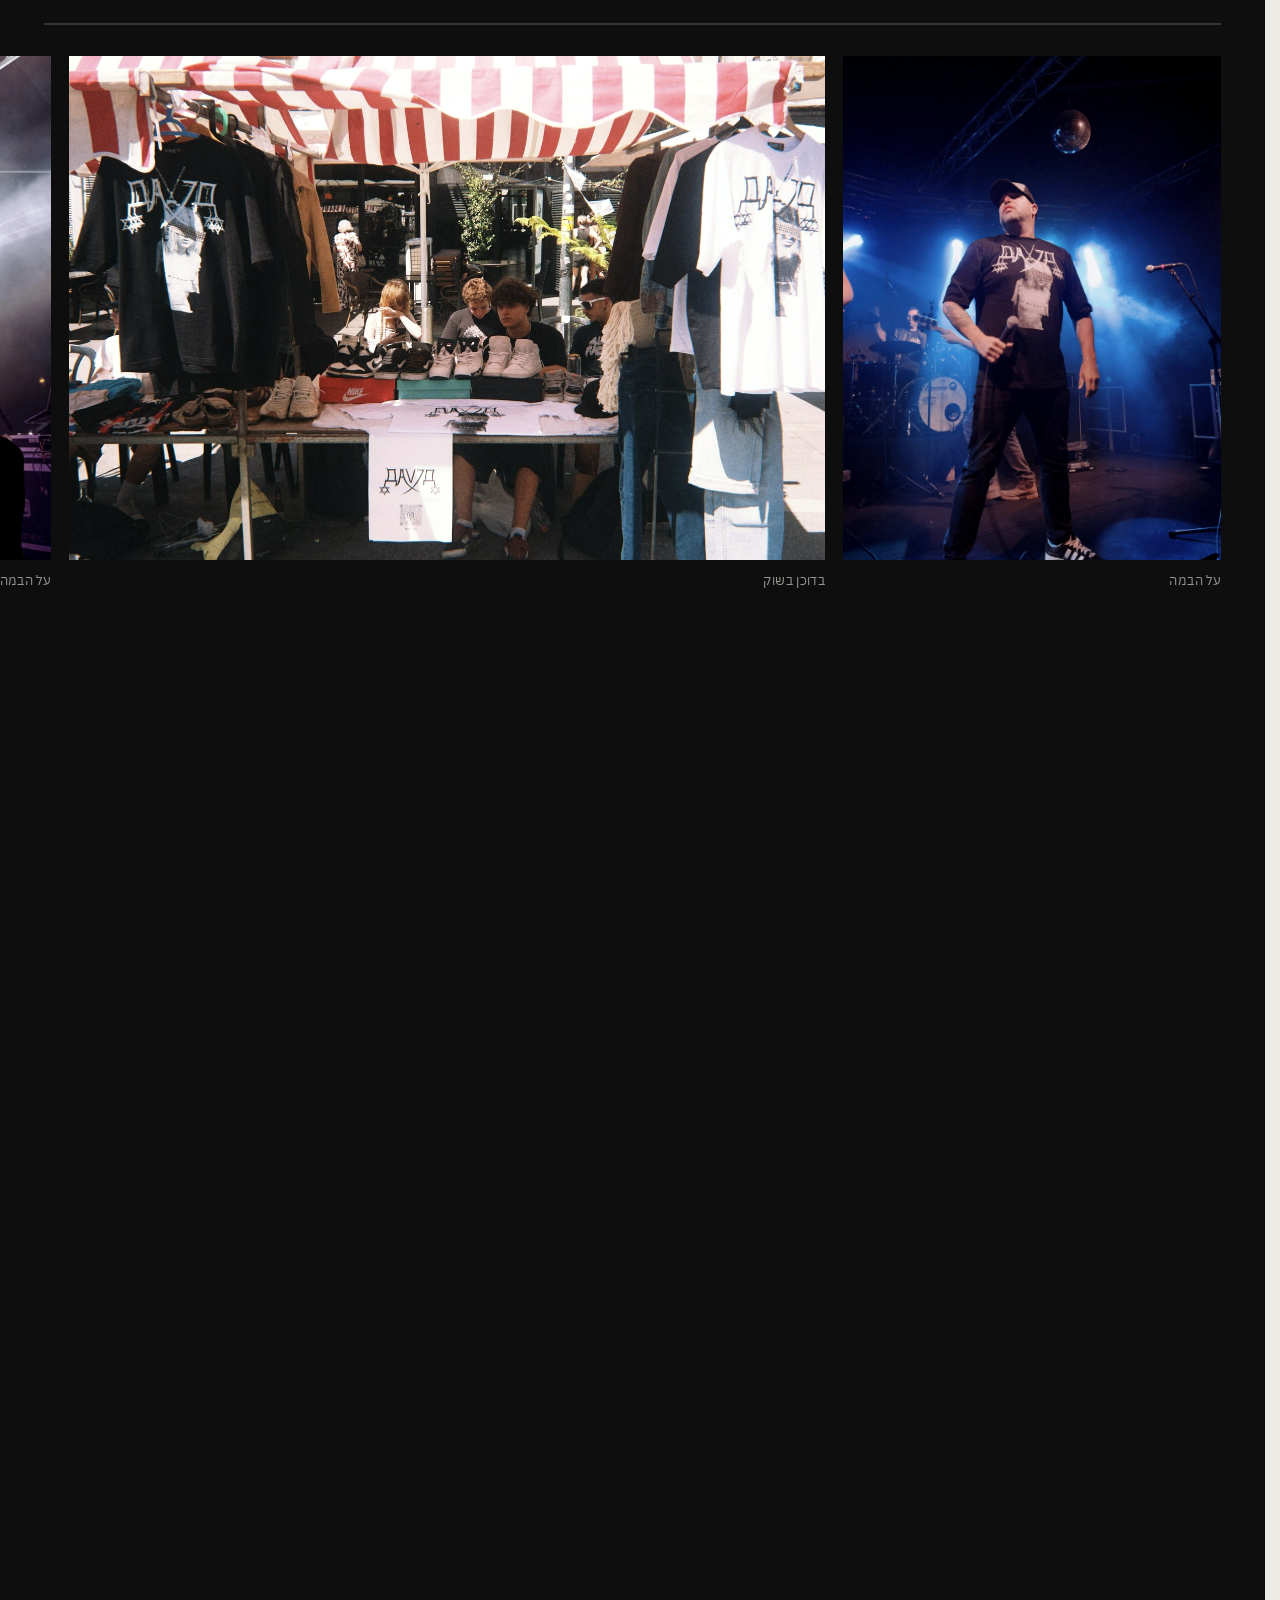
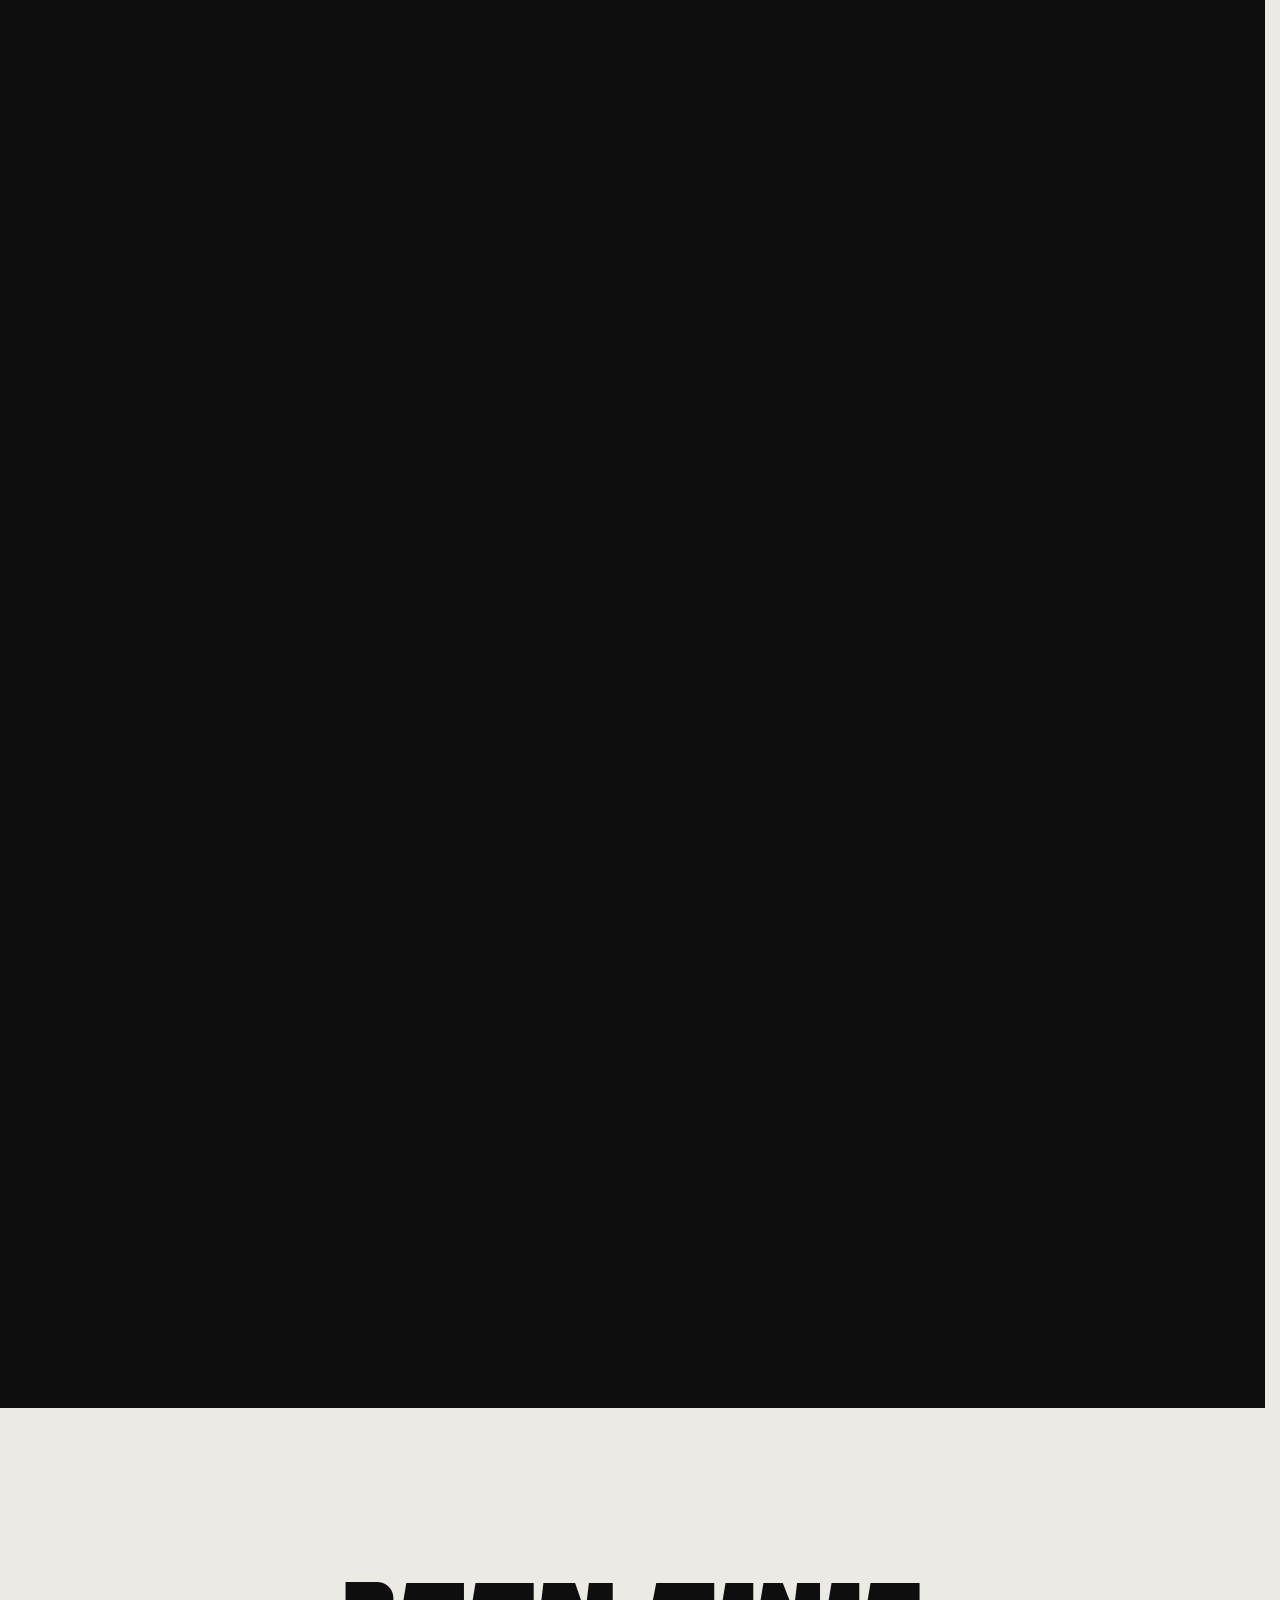
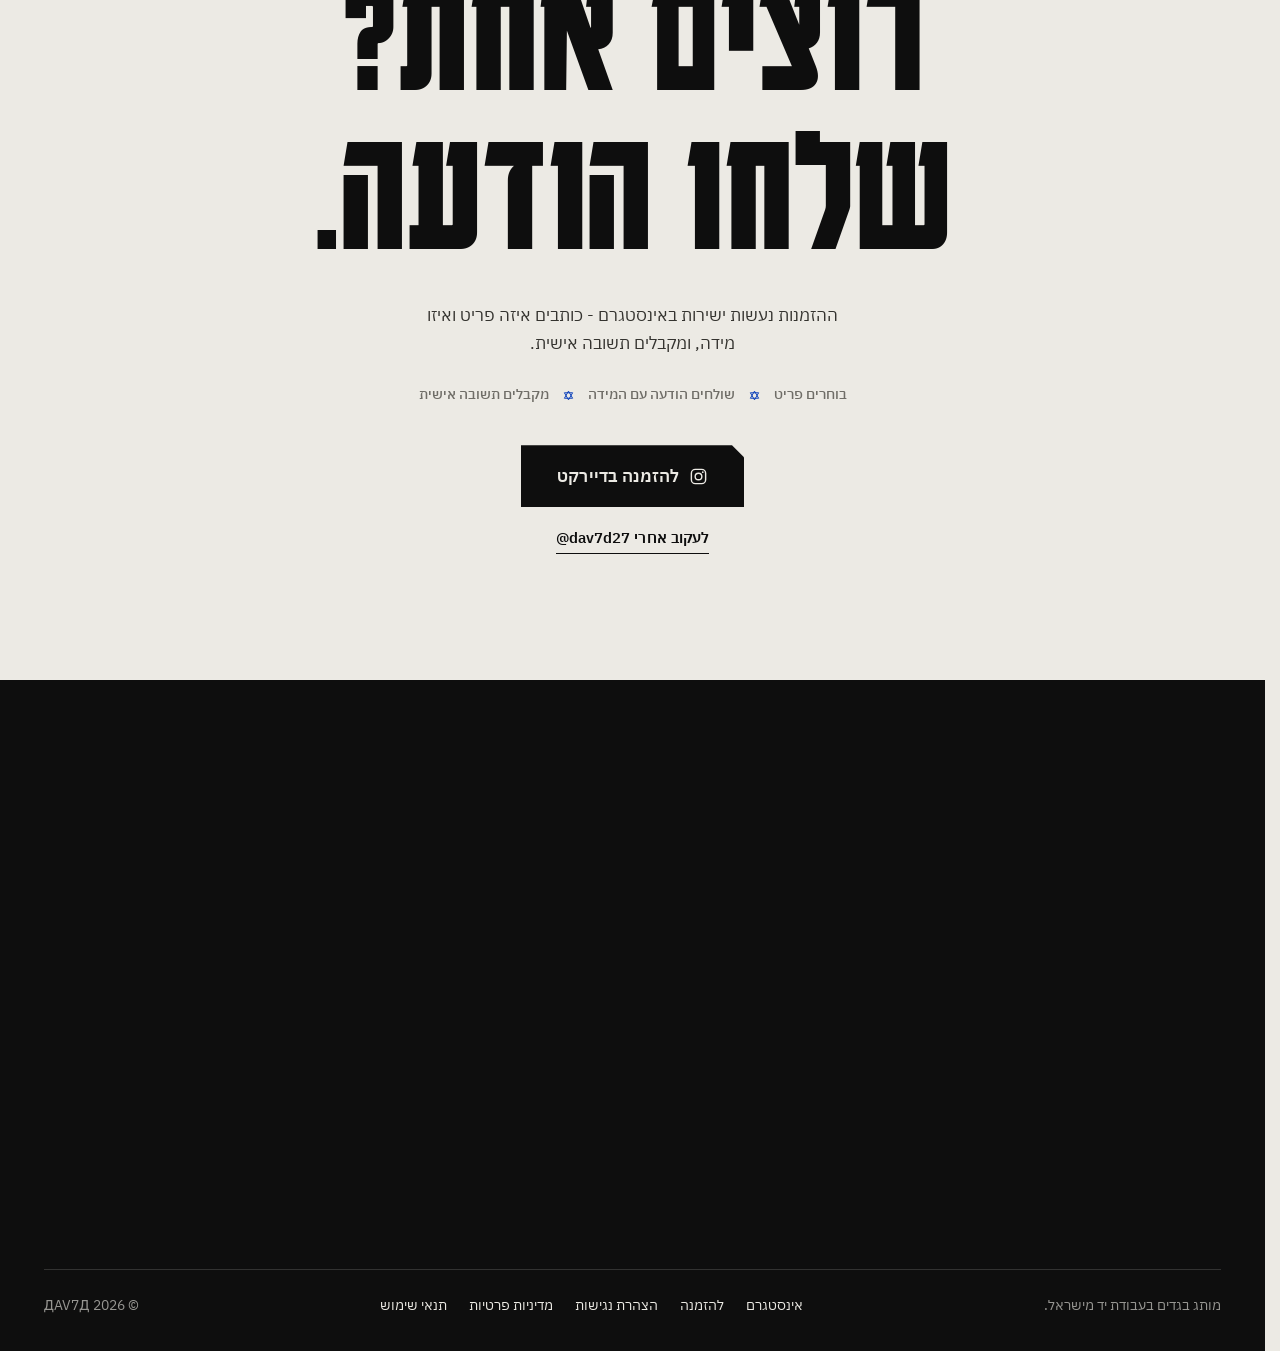
==== commit e3ba030e: "Size picker XS-XL on both tees, size shown per cart line Add-to-cart asks for a size first; a cart l" ====
--- a/index.html
+++ b/index.html
@@ -21,10 +21,10 @@
 
 <link rel="preload" href="assets/fonts/karantina-700-hebrew.woff2" as="font" type="font/woff2" crossorigin>
 <link rel="stylesheet" href="assets/fonts.css?v=1">
-<link rel="stylesheet" href="assets/styles.css?v=10">
+<link rel="stylesheet" href="assets/styles.css?v=11">
 <link rel="stylesheet" href="assets/a11y.css?v=1">
 <script src="assets/a11y.js?v=1"></script>
-<script src="assets/app.js?v=6" defer></script>
+<script src="assets/app.js?v=7" defer></script>
 <noscript><style>.ldr{display:none}.rise{opacity:1!important;transform:none!important}.clip>img{clip-path:none!important}.ln>i{transform:none!important}.brand img{opacity:1!important}</style></noscript>
 </head>
 <body>
@@ -154,6 +154,7 @@
         <div class="prod__info">
           <div class="prod__row"><h3>טי שחורה · הדפס דיוקן</h3><p class="prod__price">₪150</p></div>
           <p>הלוגו בכרום, השרשרת והדיוקן - על שחור.</p>
+          <div class="sizes" role="radiogroup" aria-label="בחירת מידה"><span class="sizes__l">מידה</span><button type="button" role="radio" aria-checked="false" data-size="XS">XS</button><button type="button" role="radio" aria-checked="false" data-size="S">S</button><button type="button" role="radio" aria-checked="false" data-size="M">M</button><button type="button" role="radio" aria-checked="false" data-size="L">L</button><button type="button" role="radio" aria-checked="false" data-size="XL">XL</button><em class="sizes__err" aria-live="polite"></em></div>
           <div class="prod__buy">
             <span class="swatch swatch--black" aria-label="צבע: שחור"></span>
             <div class="qty" role="group" aria-label="כמות"><button type="button" data-step="1" aria-label="הוספת יחידה">+</button><span class="qty__n" aria-live="polite">1</span><button type="button" data-step="-1" aria-label="הפחתת יחידה">−</button></div>
@@ -172,6 +173,7 @@
         <div class="prod__info">
           <div class="prod__row"><h3>טי לבנה · הדפס דיוקן</h3><p class="prod__price">₪150</p></div>
           <p>אותו הדפס, הפוך - על לבן.</p>
+          <div class="sizes" role="radiogroup" aria-label="בחירת מידה"><span class="sizes__l">מידה</span><button type="button" role="radio" aria-checked="false" data-size="XS">XS</button><button type="button" role="radio" aria-checked="false" data-size="S">S</button><button type="button" role="radio" aria-checked="false" data-size="M">M</button><button type="button" role="radio" aria-checked="false" data-size="L">L</button><button type="button" role="radio" aria-checked="false" data-size="XL">XL</button><em class="sizes__err" aria-live="polite"></em></div>
           <div class="prod__buy">
             <span class="swatch swatch--white" aria-label="צבע: לבן"></span>
             <div class="qty" role="group" aria-label="כמות"><button type="button" data-step="1" aria-label="הוספת יחידה">+</button><span class="qty__n" aria-live="polite">1</span><button type="button" data-step="-1" aria-label="הפחתת יחידה">−</button></div>
--- a/assets/styles.css
+++ b/assets/styles.css
@@ -296,6 +296,16 @@
 .dots{display:none}
 
 /* ---------- shop: add to cart + cart drawer ---------- */
+.sizes{display:flex;align-items:center;flex-wrap:wrap;gap:6px;margin-top:12px}
+.sizes__l{font-size:13px;font-weight:500;color:var(--ink-3);margin-inline-end:4px}
+.sizes button{min-width:40px;height:34px;padding:0 8px;background:none;border:0;cursor:pointer;
+  font:600 13px/1 var(--body);color:var(--ink);box-shadow:inset 0 0 0 1.5px var(--line);transition:box-shadow .25s,background-color .25s,color .25s}
+.sizes button:hover{box-shadow:inset 0 0 0 1.5px var(--ink)}
+.sizes button[aria-checked="true"]{background:var(--ink);color:var(--paper);box-shadow:inset 0 0 0 1.5px var(--ink)}
+.sizes__err{font-style:normal;font-size:13px;font-weight:600;color:var(--blue);margin-inline-start:6px}
+.sizes__err:empty{display:none}
+.sizes.is-err button{box-shadow:inset 0 0 0 1.5px var(--blue);animation:sizeshake .4s}
+@keyframes sizeshake{25%,75%{transform:translateX(-3px)}50%{transform:translateX(3px)}}
 .prod__buy{display:flex;align-items:center;gap:12px;margin-top:12px}
 .prod__buy .swatch{flex:none;margin-inline-end:4px}
 .qty{display:inline-flex;align-items:center;flex:none;height:40px;box-shadow:inset 0 0 0 1.5px var(--line)}
@@ -350,6 +360,10 @@
 body.cart-on .a11y-btn{opacity:0;pointer-events:none}
 @media (max-width:760px){
   .prod__buy{gap:8px}
+  .sizes{gap:5px}
+  .sizes button{min-width:0;flex:1;padding:0 4px}
+  .sizes__l{display:none}
+  .sizes__err{flex-basis:100%;margin:2px 0 0}
   .prod__buy .swatch{display:none}
   .prod__add{padding:0 12px;font-size:13.5px}
   .cart__head h2{font-size:54px}
